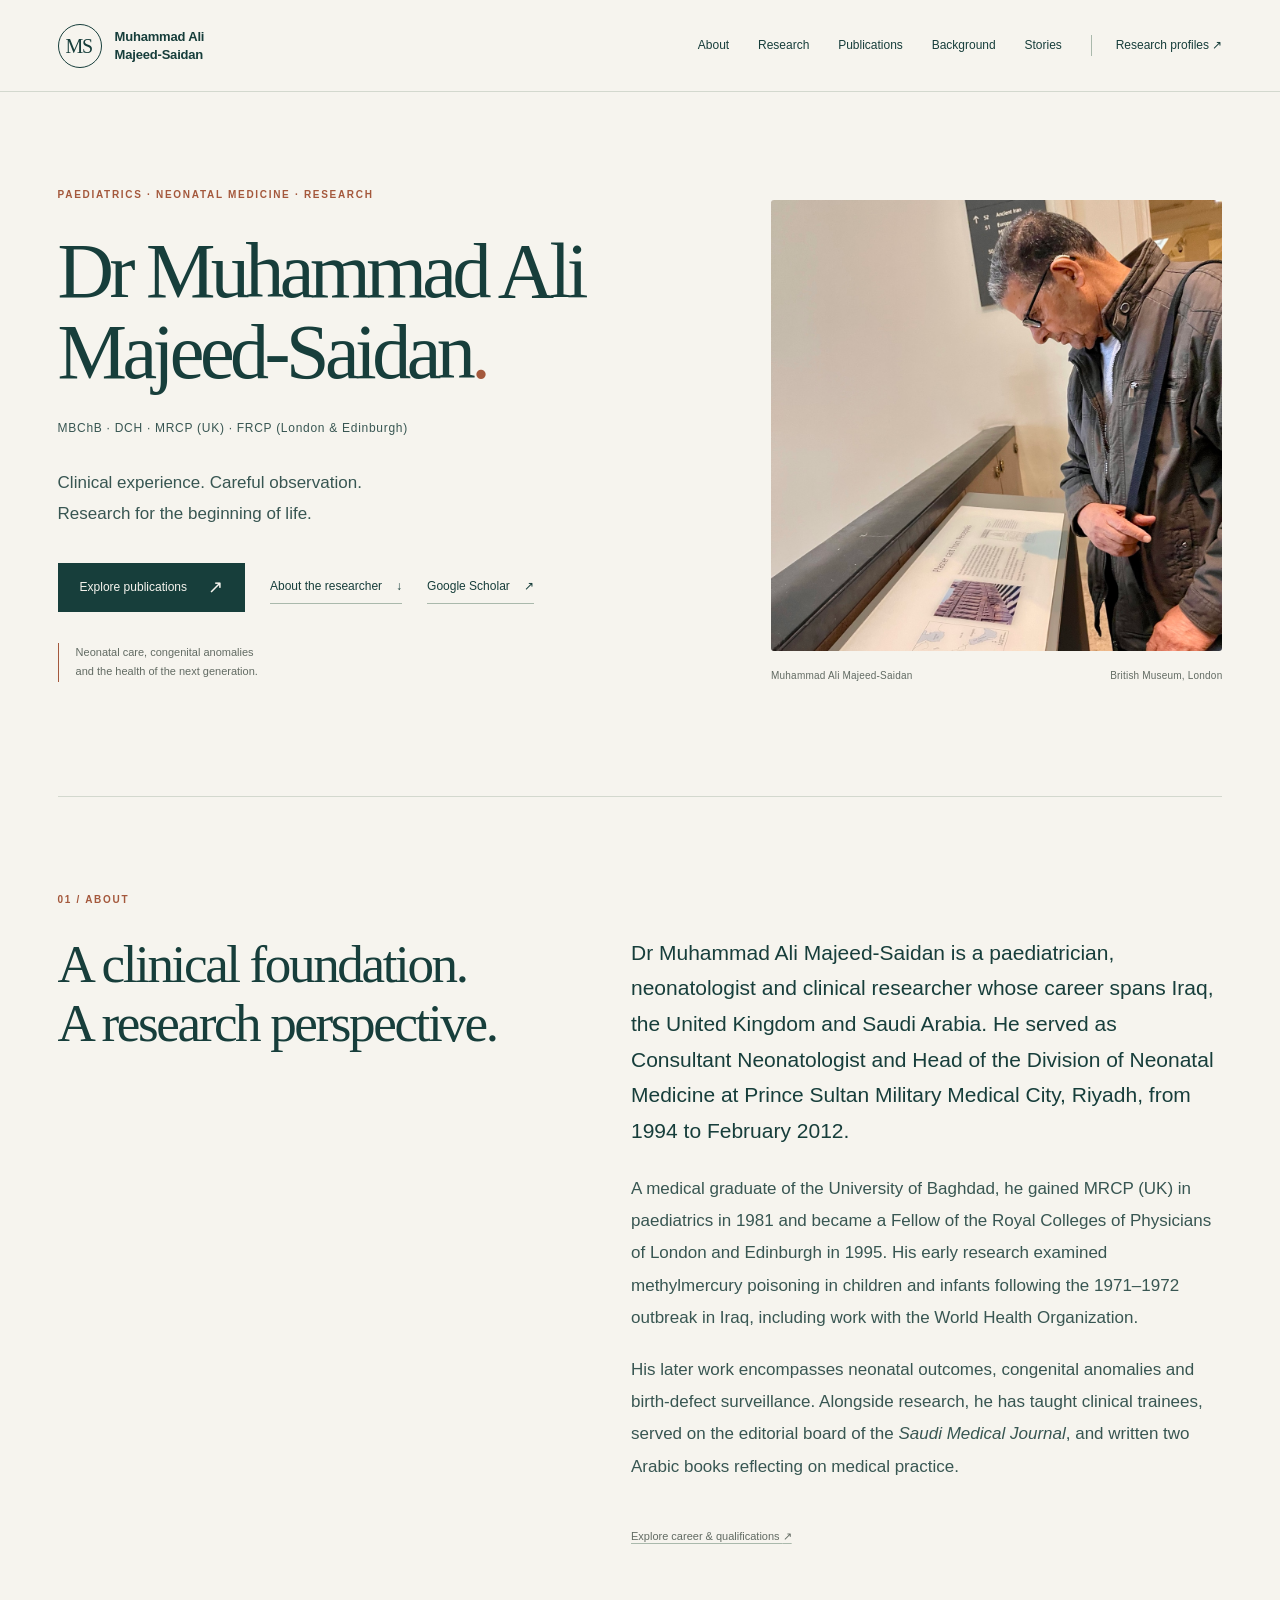
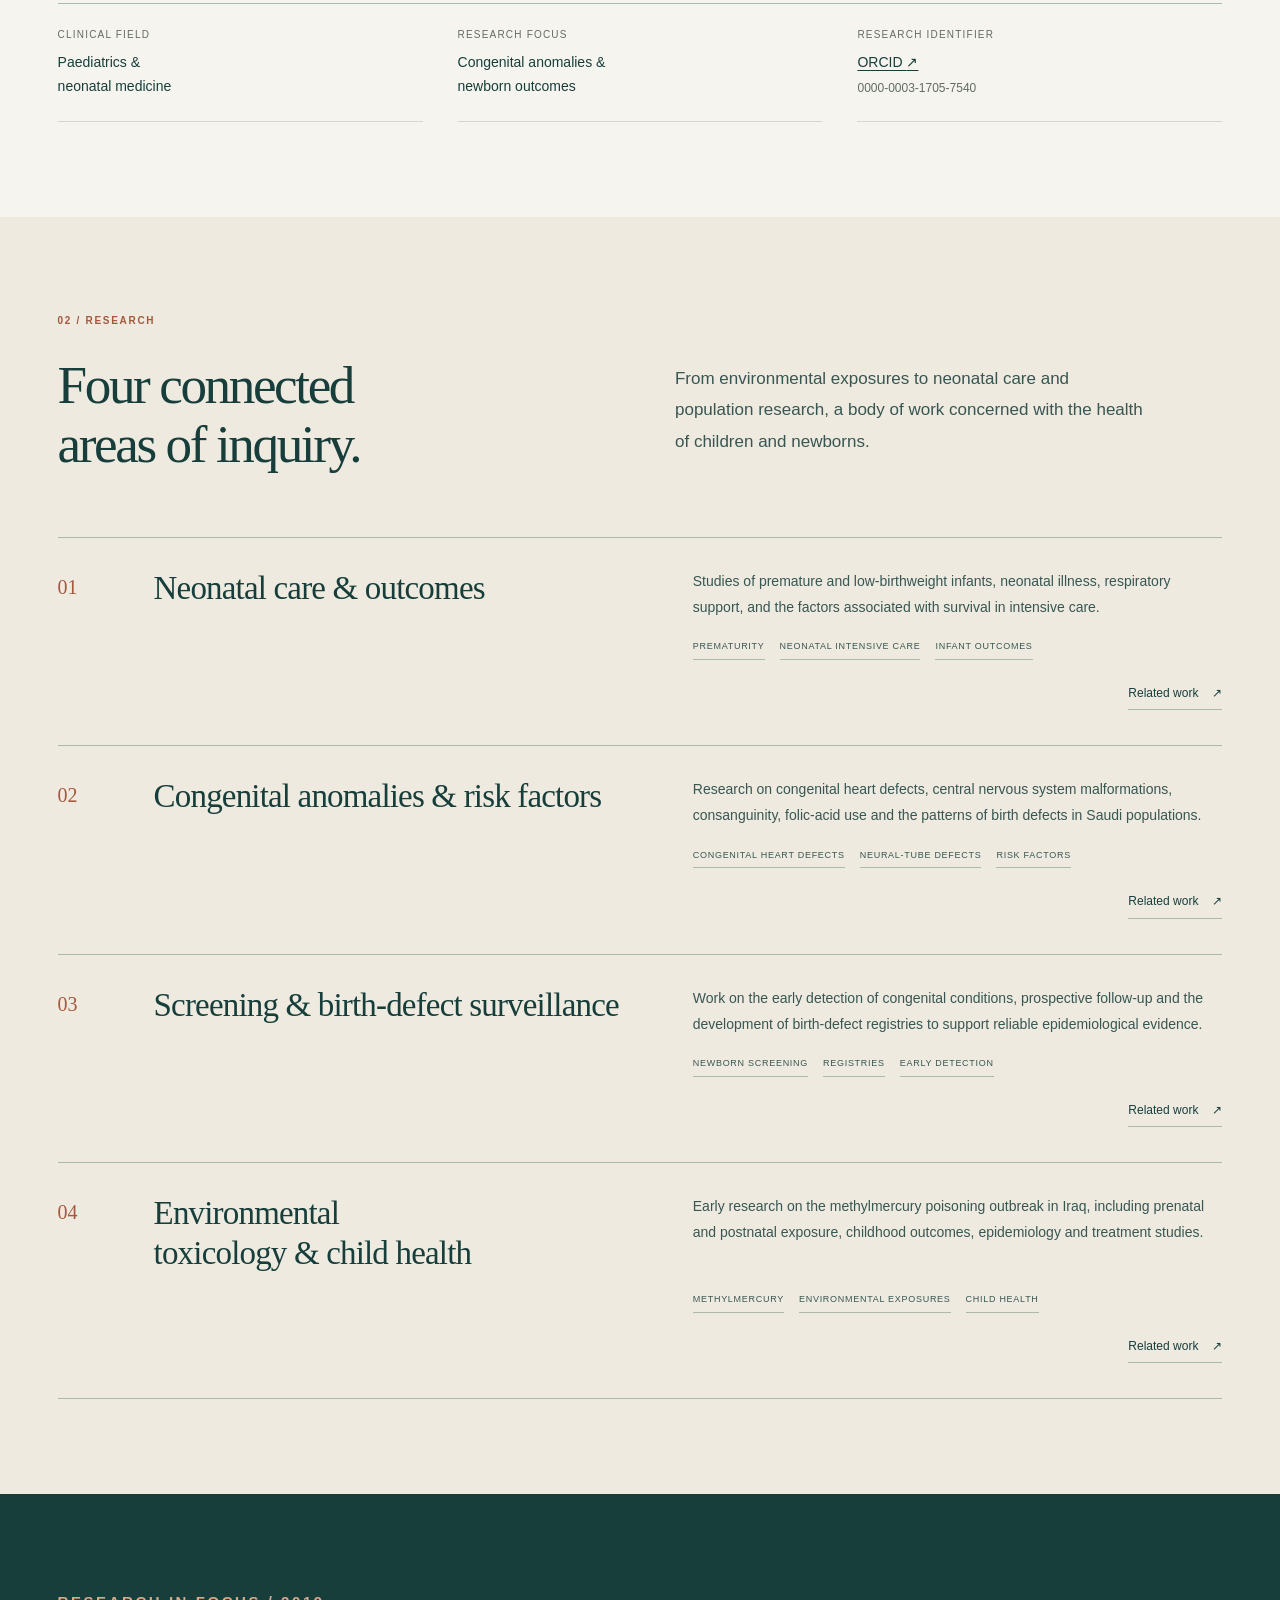
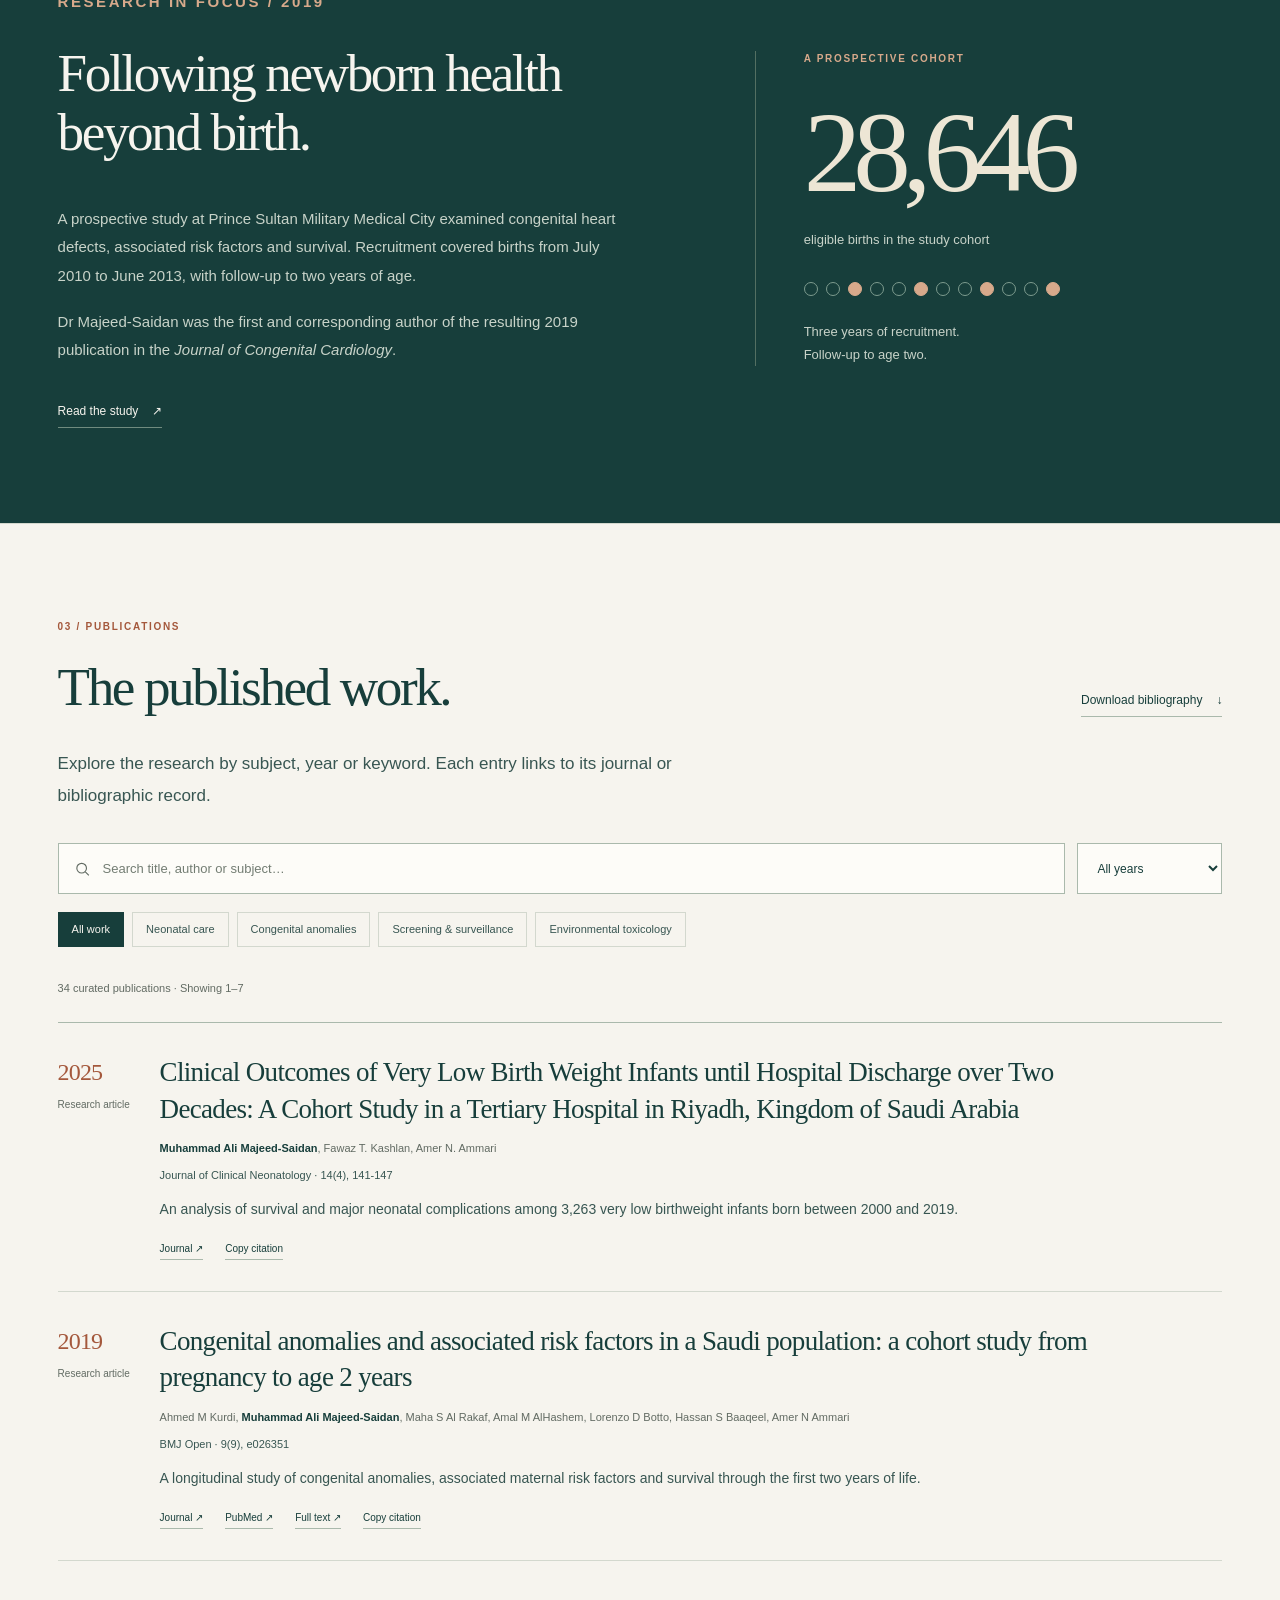
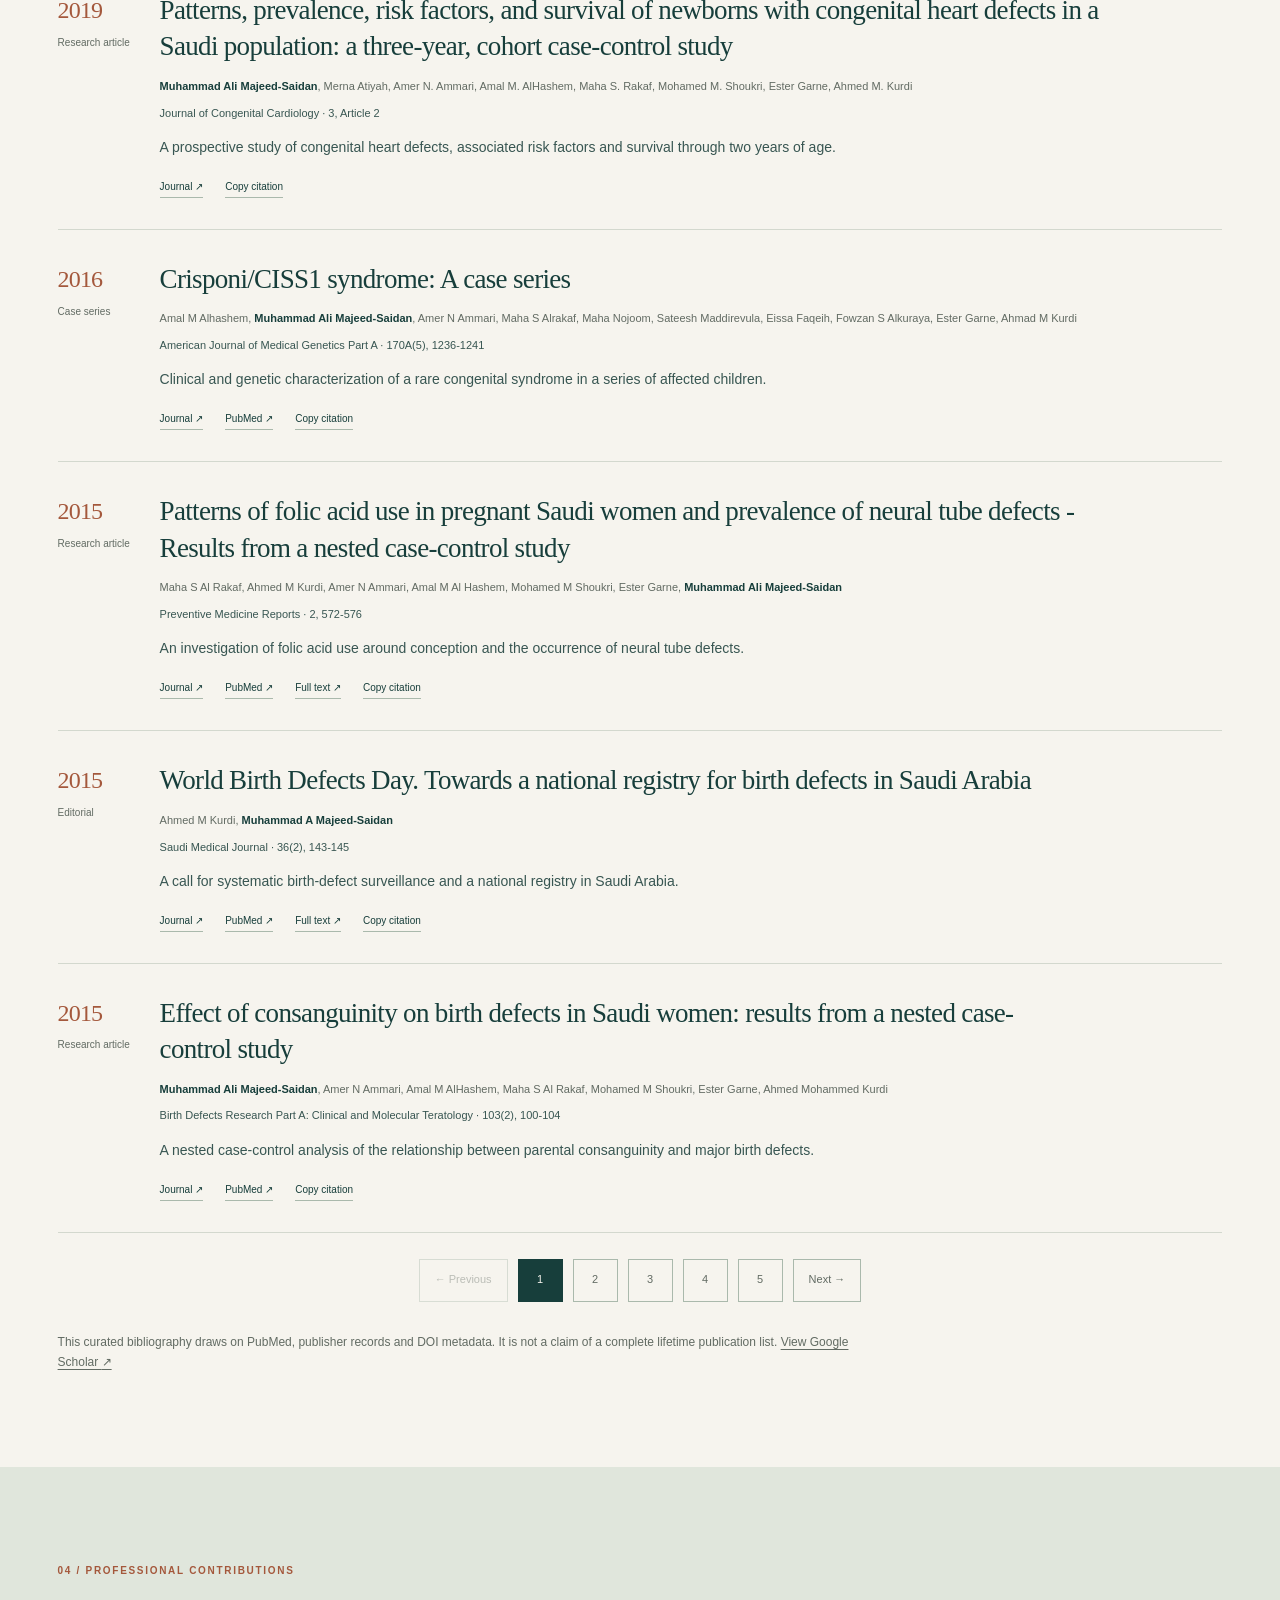
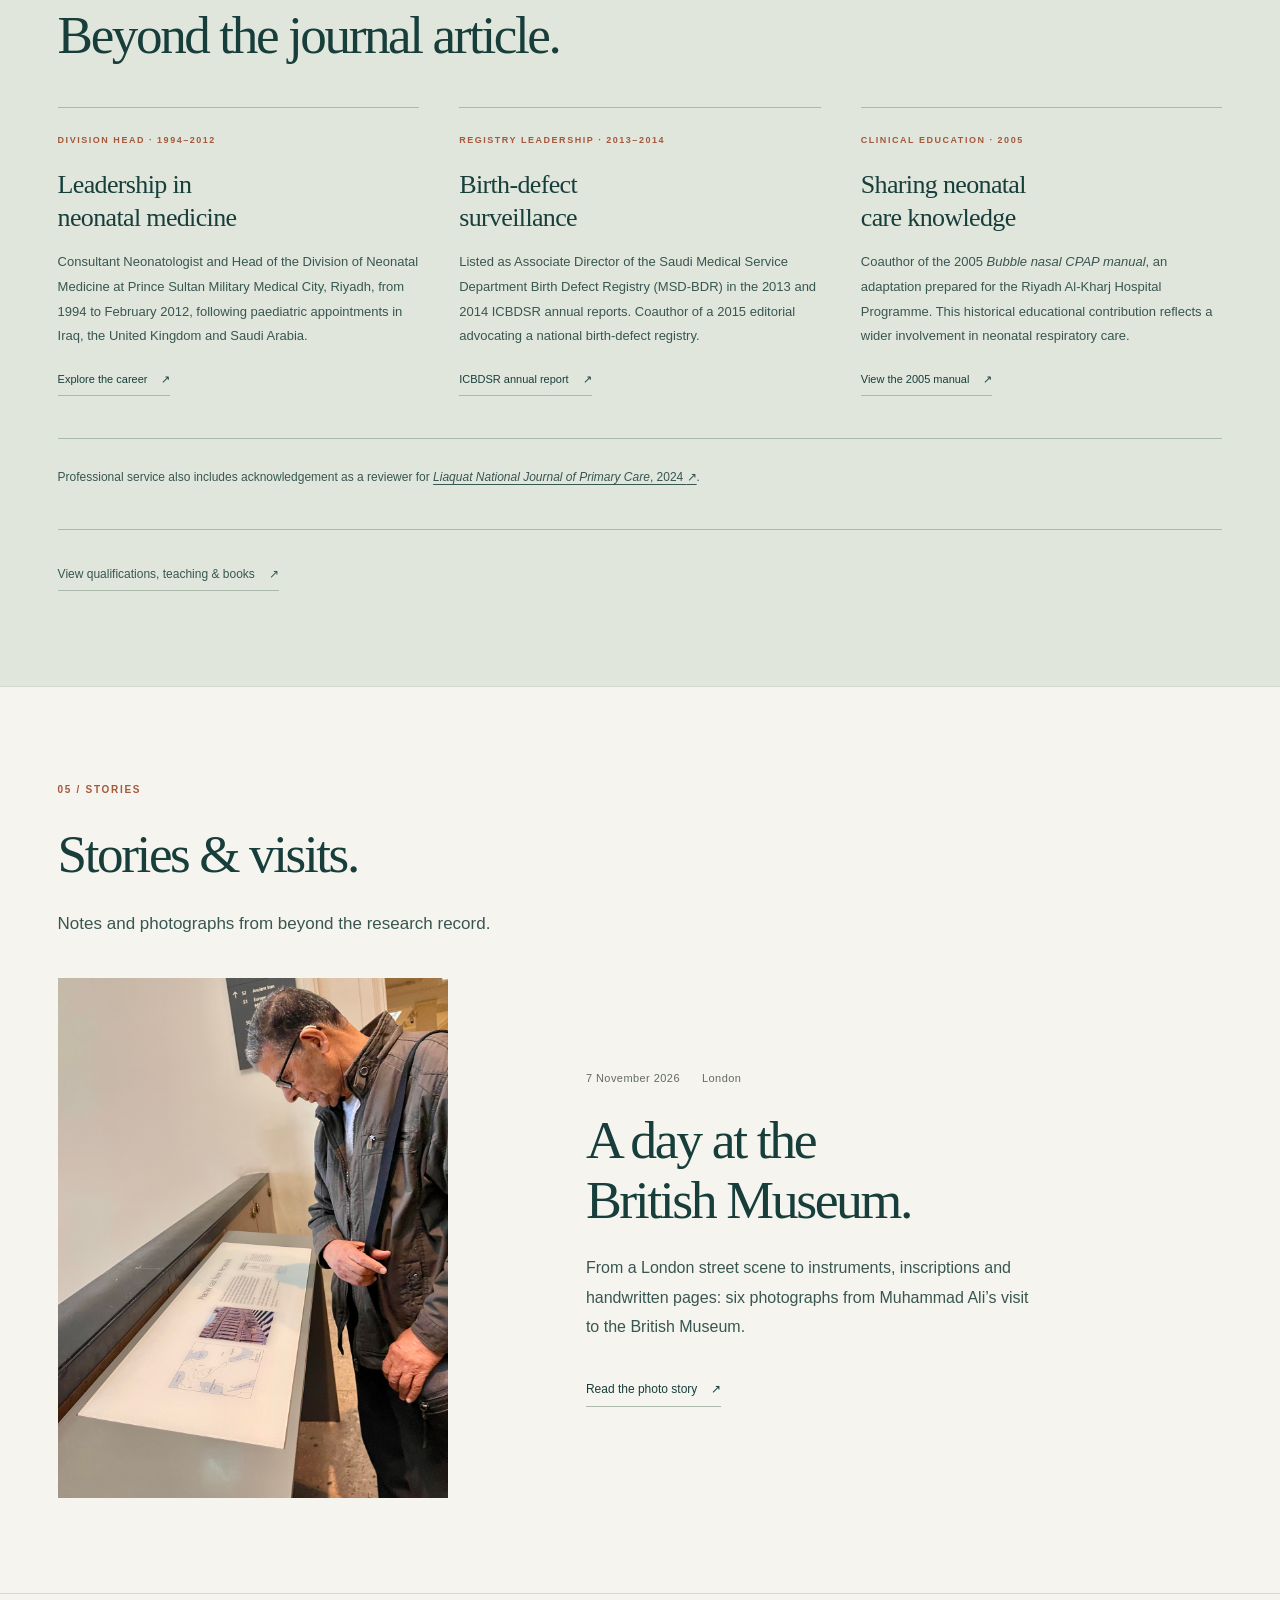
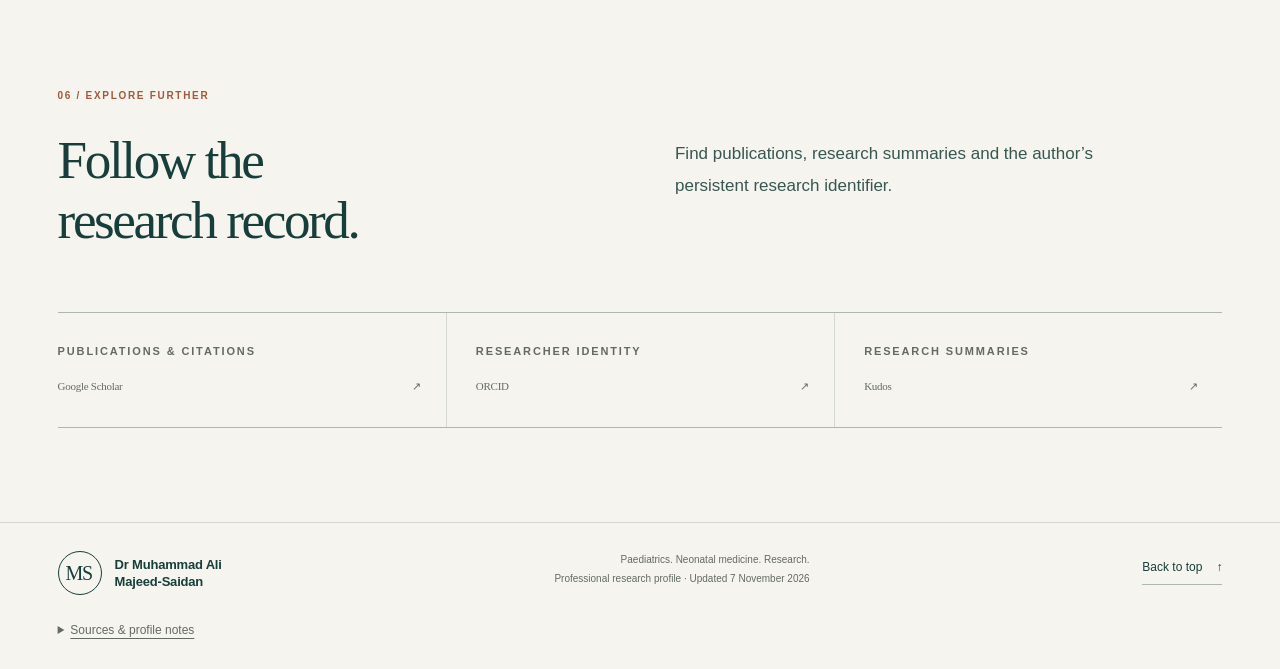
==== index.html @ 8c2ae028 "Publish Dr Muhammad Ali Majeed-Saidan's professional website" ====
<!doctype html>
<html lang="en-GB">
<head>
  <meta charset="utf-8">
  <meta name="viewport" content="width=device-width,initial-scale=1">
  <meta name="theme-color" content="#173e3b">
  <meta name="description" content="Dr Muhammad Ali Majeed-Saidan: paediatrics, neonatal medicine, congenital anomalies and environmental toxicology. Explore his career, publications and writing.">
  <meta property="og:type" content="profile">
  <meta property="og:title" content="Dr Muhammad Ali Majeed-Saidan — Paediatrics & Neonatal Research">
  <meta property="og:description" content="Clinical experience. Careful observation. Research for the beginning of life.">
  <meta property="og:url" content="https://msaidan.github.io/">
  <meta name="twitter:card" content="summary">
  <title>Dr Muhammad Ali Majeed-Saidan | Paediatrics & Neonatal Research</title>
  <link rel="canonical" href="https://msaidan.github.io/">
  <link rel="icon" href="assets/favicon.svg" type="image/svg+xml">
  <link rel="stylesheet" href="assets/styles.css?v=20261107-portrait">
  <link rel="stylesheet" href="assets/stories.css">
  <script type="application/ld+json">{"@context":"https://schema.org","@type":"Person","name":"Muhammad Ali Majeed-Saidan","honorificPrefix":"Dr","alternateName":["Mohammed Ali Majeed Saidan","Muhammad A. Majeed-Saidan","M. A. Majeed-Saidan","M. A. Majeed","M. A. Majid"],"description":"Paediatrician, neonatologist and clinical researcher; former Head of the Division of Neonatal Medicine at Prince Sultan Military Medical City, Riyadh.","knowsAbout":["Neonatal medicine","Paediatrics","Congenital anomalies","Birth-defect surveillance","Newborn screening","Environmental toxicology","Methylmercury exposure and child health"],"sameAs":["https://orcid.org/0000-0003-1705-7540","https://scholar.google.com/citations?user=awNi0tgAAAAJ&hl=en","https://www.growkudos.com/profile/muhammad_ali_majeed-saidan"],"alumniOf":{"@type":"CollegeOrUniversity","name":"University of Baghdad"}}</script>
  <script src="assets/app.js" defer></script>
</head>
<body>
  <a class="skip-link" href="#main">Skip to content</a>
  <header class="site-header">
    <div class="header-inner container">
      <a class="brand" href="#home" aria-label="Muhammad Ali Majeed-Saidan, home"><span class="brand-mark" aria-hidden="true">MS</span><span class="brand-name">Muhammad Ali<br>Majeed-Saidan</span></a>
      <button class="nav-toggle" type="button" aria-controls="site-nav" aria-expanded="false">Menu <span aria-hidden="true">☰</span></button>
      <nav class="nav" id="site-nav" aria-label="Main navigation">
        <a class="nav-link" href="#about">About</a><a class="nav-link" href="#research">Research</a><a class="nav-link" href="#publications">Publications</a><a class="nav-link" href="background.html">Background</a><a class="nav-link" href="#stories">Stories</a><a class="nav-external" href="#profiles">Research profiles <span aria-hidden="true">↗</span></a>
      </nav>
    </div>
  </header>
  <main id="main">
    <section class="hero container" id="home" aria-labelledby="hero-title">
      <div class="hero-copy">
        <p class="eyebrow">Paediatrics · Neonatal medicine · Research</p>
        <h1 class="hero-name" id="hero-title"><span class="honorific">Dr Muhammad Ali</span><span>Majeed-Saidan<span class="accent-dot">.</span></span></h1>
        <p class="hero-credentials">MBChB · DCH · MRCP (UK) · FRCP (London &amp; Edinburgh)</p>
        <p class="hero-description">Clinical experience. Careful observation.<br>Research for the beginning of life.</p>
        <div class="hero-actions"><a class="button button-primary" href="#publications">Explore publications <span class="arrow" aria-hidden="true">↗</span></a><a class="text-link" href="#about">About the researcher <span aria-hidden="true">↓</span></a><a class="text-link hero-scholar" href="https://scholar.google.com/citations?user=awNi0tgAAAAJ&amp;hl=en" target="_blank" rel="noopener noreferrer">Google Scholar <span aria-hidden="true">↗</span></a></div>
        <p class="hero-note">Neonatal care, congenital anomalies<br>and the health of the next generation.</p>
      </div>
      <figure class="hero-visual hero-portrait"><img src="assets/photos/british-museum-2026-11-07/muhammad-ali-at-the-museum.jpeg" alt="Muhammad Ali Majeed-Saidan visiting the British Museum" width="1152" height="1536" fetchpriority="high"><figcaption class="hero-visual-caption"><span>Muhammad Ali Majeed-Saidan</span><span>British Museum, London</span></figcaption></figure>
    </section>

    <section class="section container" id="about" aria-labelledby="about-title">
      <p class="section-label">01 / About</p>
      <div class="about-grid">
        <div><h2 class="section-heading" id="about-title">A clinical foundation.<br>A research perspective.</h2></div>
        <div class="about-copy"><p>Dr Muhammad Ali Majeed-Saidan is a paediatrician, neonatologist and clinical researcher whose career spans Iraq, the United Kingdom and Saudi Arabia. He served as Consultant Neonatologist and Head of the Division of Neonatal Medicine at Prince Sultan Military Medical City, Riyadh, from 1994 to February 2012.</p><p>A medical graduate of the University of Baghdad, he gained MRCP (UK) in paediatrics in 1981 and became a Fellow of the Royal Colleges of Physicians of London and Edinburgh in 1995. His early research examined methylmercury poisoning in children and infants following the 1971–1972 outbreak in Iraq, including work with the World Health Organization.</p><p>His later work encompasses neonatal outcomes, congenital anomalies and birth-defect surveillance. Alongside research, he has taught clinical trainees, served on the editorial board of the <em>Saudi Medical Journal</em>, and written two Arabic books reflecting on medical practice.</p><a class="sources-link" href="background.html">Explore career &amp; qualifications <span aria-hidden="true">↗</span></a></div>
      </div>
      <dl class="profile-facts"><div class="fact"><dt class="fact-label">Clinical field</dt><dd class="fact-value">Paediatrics &amp;<br>neonatal medicine</dd></div><div class="fact"><dt class="fact-label">Research focus</dt><dd class="fact-value">Congenital anomalies &amp;<br>newborn outcomes</dd></div><div class="fact"><dt class="fact-label">Research identifier</dt><dd class="fact-value"><a href="https://orcid.org/0000-0003-1705-7540" target="_blank" rel="noopener noreferrer">ORCID <span aria-hidden="true">↗</span></a><span class="fact-small">0000-0003-1705-7540</span></dd></div></dl>
    </section>

    <section class="section research-section" id="research" aria-labelledby="research-title"><div class="container">
      <p class="section-label">02 / Research</p>
      <div class="research-intro"><h2 class="section-heading" id="research-title">Four connected<br>areas of inquiry.</h2><p class="section-intro">From environmental exposures to neonatal care and population research, a body of work concerned with the health of children and newborns.</p></div>
      <div class="research-list">
        <article class="research-item"><span class="research-number" aria-hidden="true">01</span><div class="research-body"><h3>Neonatal care &amp; outcomes</h3><p>Studies of premature and low-birthweight infants, neonatal illness, respiratory support, and the factors associated with survival in intensive care.</p><div class="research-tags"><span class="tag">Prematurity</span><span class="tag">Neonatal intensive care</span><span class="tag">Infant outcomes</span></div></div><a class="text-link research-filter-link" href="#publications" data-topic="neonatal">Related work <span aria-hidden="true">↗</span></a></article>
        <article class="research-item"><span class="research-number" aria-hidden="true">02</span><div class="research-body"><h3>Congenital anomalies &amp; risk factors</h3><p>Research on congenital heart defects, central nervous system malformations, consanguinity, folic-acid use and the patterns of birth defects in Saudi populations.</p><div class="research-tags"><span class="tag">Congenital heart defects</span><span class="tag">Neural-tube defects</span><span class="tag">Risk factors</span></div></div><a class="text-link research-filter-link" href="#publications" data-topic="anomalies">Related work <span aria-hidden="true">↗</span></a></article>
        <article class="research-item"><span class="research-number" aria-hidden="true">03</span><div class="research-body"><h3>Screening &amp; birth-defect surveillance</h3><p>Work on the early detection of congenital conditions, prospective follow-up and the development of birth-defect registries to support reliable epidemiological evidence.</p><div class="research-tags"><span class="tag">Newborn screening</span><span class="tag">Registries</span><span class="tag">Early detection</span></div></div><a class="text-link research-filter-link" href="#publications" data-topic="surveillance">Related work <span aria-hidden="true">↗</span></a></article>
        <article class="research-item"><span class="research-number" aria-hidden="true">04</span><div class="research-body"><h3>Environmental toxicology &amp; child health</h3><p>Early research on the methylmercury poisoning outbreak in Iraq, including prenatal and postnatal exposure, childhood outcomes, epidemiology and treatment studies.</p><div class="research-tags"><span class="tag">Methylmercury</span><span class="tag">Environmental exposures</span><span class="tag">Child health</span></div></div><a class="text-link research-filter-link" href="#publications" data-topic="toxicology">Related work <span aria-hidden="true">↗</span></a></article>
      </div>
    </div></section>

    <section class="section spotlight-section" aria-labelledby="spotlight-title"><div class="container">
      <div class="spotlight-grid"><div class="spotlight-copy"><p class="section-label">Research in focus / 2019</p><h2 class="section-heading" id="spotlight-title">Following newborn health<br>beyond birth.</h2><p>A prospective study at Prince Sultan Military Medical City examined congenital heart defects, associated risk factors and survival. Recruitment covered births from July 2010 to June 2013, with follow-up to two years of age.</p><p>Dr Majeed-Saidan was the first and corresponding author of the resulting 2019 publication in the <em>Journal of Congenital Cardiology</em>.</p><a class="text-link" href="https://doi.org/10.1186/s40949-019-0023-8" target="_blank" rel="noopener noreferrer">Read the study <span aria-hidden="true">↗</span></a></div><div class="spotlight-figure"><span class="eyebrow">A prospective cohort</span><span class="spotlight-stat">28,646</span><span class="spotlight-caption">eligible births in the study cohort</span><div class="cohort-line" aria-hidden="true"><span></span><span></span><span></span><span></span><span></span><span></span><span></span><span></span><span></span><span></span><span></span><span></span></div><p class="spotlight-footnote">Three years of recruitment.<br>Follow-up to age two.</p></div></div>
    </div></section>

    <section class="section publications-section" id="publications" aria-labelledby="publications-title"><div class="container">
      <div class="publications-header"><div><p class="section-label">03 / Publications</p><h2 class="section-heading" id="publications-title">The published work.</h2></div><a class="text-link" href="data/publications.bib" download>Download bibliography <span aria-hidden="true">↓</span></a></div>
      <p class="section-intro">Explore the research by subject, year or keyword. Each entry links to its journal or bibliographic record.</p>
      <div class="publications-tools" hidden id="publication-controls"><label class="search-wrap" for="publication-search"><span class="sr-only">Search publications</span><svg width="19" height="19" viewBox="0 0 24 24" fill="none" stroke="currentColor" stroke-width="1.6" aria-hidden="true"><circle cx="10.8" cy="10.8" r="6.8"/><path d="m16 16 5 5"/></svg><input class="search-input" type="search" id="publication-search" placeholder="Search title, author or subject…" autocomplete="off"></label><label for="publication-year" class="sr-only">Filter by year</label><select class="filter-select" id="publication-year"><option value="all">All years</option></select></div>
      <div class="filter-tabs" id="publication-topics" aria-label="Filter publications by topic" hidden><button class="filter-button is-active" type="button" data-filter="all" aria-pressed="true">All work</button><button class="filter-button" type="button" data-filter="neonatal" aria-pressed="false">Neonatal care</button><button class="filter-button" type="button" data-filter="anomalies" aria-pressed="false">Congenital anomalies</button><button class="filter-button" type="button" data-filter="surveillance" aria-pressed="false">Screening &amp; surveillance</button><button class="filter-button" type="button" data-filter="toxicology" aria-pressed="false">Environmental toxicology</button></div>
      <p class="results-meta" id="publication-count" aria-live="polite"></p>
      <div class="publication-list" id="publication-list">
        <!-- PUBLICATIONS_START -->
<article class="publication-item" data-year="2025" data-topics="neonatal" id="majeed-saidan-2025-vlbw">
  <div class="publication-year">2025<span class="publication-type">Research article</span></div>
  <div class="publication-main"><h3 class="publication-title"><a href="https://doi.org/10.4103/jcn.jcn_77_25" target="_blank" rel="noopener noreferrer">Clinical Outcomes of Very Low Birth Weight Infants until Hospital Discharge over Two Decades: A Cohort Study in a Tertiary Hospital in Riyadh, Kingdom of Saudi Arabia</a></h3>
  <p class="publication-authors"><strong>Muhammad Ali Majeed-Saidan</strong>, Fawaz T. Kashlan, Amer N. Ammari</p><p class="publication-meta">Journal of Clinical Neonatology · 14(4), 141-147</p>
  <p class="publication-summary">An analysis of survival and major neonatal complications among 3,263 very low birthweight infants born between 2000 and 2019.</p>
  <div class="publication-actions"><a class="publication-link" href="https://doi.org/10.4103/jcn.jcn_77_25" target="_blank" rel="noopener noreferrer">Journal <span aria-hidden="true">↗</span><span class="sr-only">: Clinical Outcomes of Very Low Birth Weight Infants until Hospital Discharge over Two Decades: A Cohort Study in a Tertiary Hospital in Riyadh, Kingdom of Saudi Arabia</span></a><button class="publication-link copy-citation" type="button" data-copy-citation="Muhammad Ali Majeed-Saidan, Fawaz T. Kashlan, Amer N. Ammari. Clinical Outcomes of Very Low Birth Weight Infants until Hospital Discharge over Two Decades: A Cohort Study in a Tertiary Hospital in Riyadh, Kingdom of Saudi Arabia. Journal of Clinical Neonatology. 2025;14(4):141-147. https://doi.org/10.4103/jcn.jcn_77_25" aria-label="Copy citation: Clinical Outcomes of Very Low Birth Weight Infants until Hospital Discharge over Two Decades: A Cohort Study in a Tertiary Hospital in Riyadh, Kingdom of Saudi Arabia">Copy citation</button></div>
  <p class="citation-fallback" tabindex="-1" hidden>Muhammad Ali Majeed-Saidan, Fawaz T. Kashlan, Amer N. Ammari. Clinical Outcomes of Very Low Birth Weight Infants until Hospital Discharge over Two Decades: A Cohort Study in a Tertiary Hospital in Riyadh, Kingdom of Saudi Arabia. Journal of Clinical Neonatology. 2025;14(4):141-147. https://doi.org/10.4103/jcn.jcn_77_25</p></div>
</article>
<article class="publication-item" data-year="2019" data-topics="anomalies,surveillance" id="pmid-31492776">
  <div class="publication-year">2019<span class="publication-type">Research article</span></div>
  <div class="publication-main"><h3 class="publication-title"><a href="https://doi.org/10.1136/bmjopen-2018-026351" target="_blank" rel="noopener noreferrer">Congenital anomalies and associated risk factors in a Saudi population: a cohort study from pregnancy to age 2 years</a></h3>
  <p class="publication-authors">Ahmed M Kurdi, <strong>Muhammad Ali Majeed-Saidan</strong>, Maha S Al Rakaf, Amal M AlHashem, Lorenzo D Botto, Hassan S Baaqeel, Amer N Ammari</p><p class="publication-meta">BMJ Open · 9(9), e026351</p>
  <p class="publication-summary">A longitudinal study of congenital anomalies, associated maternal risk factors and survival through the first two years of life.</p>
  <div class="publication-actions"><a class="publication-link" href="https://doi.org/10.1136/bmjopen-2018-026351" target="_blank" rel="noopener noreferrer">Journal <span aria-hidden="true">↗</span><span class="sr-only">: Congenital anomalies and associated risk factors in a Saudi population: a cohort study from pregnancy to age 2 years</span></a><a class="publication-link" href="https://pubmed.ncbi.nlm.nih.gov/31492776/" target="_blank" rel="noopener noreferrer">PubMed <span aria-hidden="true">↗</span><span class="sr-only">: Congenital anomalies and associated risk factors in a Saudi population: a cohort study from pregnancy to age 2 years</span></a><a class="publication-link" href="https://pmc.ncbi.nlm.nih.gov/articles/PMC6731804/" target="_blank" rel="noopener noreferrer">Full text <span aria-hidden="true">↗</span><span class="sr-only">: Congenital anomalies and associated risk factors in a Saudi population: a cohort study from pregnancy to age 2 years</span></a><button class="publication-link copy-citation" type="button" data-copy-citation="Kurdi AM, Majeed-Saidan MA, Al Rakaf MS, AlHashem AM, Botto LD, Baaqeel HS, Ammari AN. Congenital anomalies and associated risk factors in a Saudi population: a cohort study from pregnancy to age 2 years. BMJ Open. 2019;9(9):e026351. https://doi.org/10.1136/bmjopen-2018-026351" aria-label="Copy citation: Congenital anomalies and associated risk factors in a Saudi population: a cohort study from pregnancy to age 2 years">Copy citation</button></div>
  <p class="citation-fallback" tabindex="-1" hidden>Kurdi AM, Majeed-Saidan MA, Al Rakaf MS, AlHashem AM, Botto LD, Baaqeel HS, Ammari AN. Congenital anomalies and associated risk factors in a Saudi population: a cohort study from pregnancy to age 2 years. BMJ Open. 2019;9(9):e026351. https://doi.org/10.1136/bmjopen-2018-026351</p></div>
</article>
<article class="publication-item" data-year="2019" data-topics="anomalies,surveillance" id="majeed-saidan-2019-chd">
  <div class="publication-year">2019<span class="publication-type">Research article</span></div>
  <div class="publication-main"><h3 class="publication-title"><a href="https://doi.org/10.1186/s40949-019-0023-8" target="_blank" rel="noopener noreferrer">Patterns, prevalence, risk factors, and survival of newborns with congenital heart defects in a Saudi population: a three-year, cohort case-control study</a></h3>
  <p class="publication-authors"><strong>Muhammad Ali Majeed-Saidan</strong>, Merna Atiyah, Amer N. Ammari, Amal M. AlHashem, Maha S. Rakaf, Mohamed M. Shoukri, Ester Garne, Ahmed M. Kurdi</p><p class="publication-meta">Journal of Congenital Cardiology · 3, Article 2</p>
  <p class="publication-summary">A prospective study of congenital heart defects, associated risk factors and survival through two years of age.</p>
  <div class="publication-actions"><a class="publication-link" href="https://doi.org/10.1186/s40949-019-0023-8" target="_blank" rel="noopener noreferrer">Journal <span aria-hidden="true">↗</span><span class="sr-only">: Patterns, prevalence, risk factors, and survival of newborns with congenital heart defects in a Saudi population: a three-year, cohort case-control study</span></a><button class="publication-link copy-citation" type="button" data-copy-citation="Muhammad Ali Majeed-Saidan, Merna Atiyah, Amer N. Ammari, Amal M. AlHashem, Maha S. Rakaf, Mohamed M. Shoukri, Ester Garne, Ahmed M. Kurdi. Patterns, prevalence, risk factors, and survival of newborns with congenital heart defects in a Saudi population: a three-year, cohort case-control study. Journal of Congenital Cardiology. 2019;3:Article 2. https://doi.org/10.1186/s40949-019-0023-8" aria-label="Copy citation: Patterns, prevalence, risk factors, and survival of newborns with congenital heart defects in a Saudi population: a three-year, cohort case-control study">Copy citation</button></div>
  <p class="citation-fallback" tabindex="-1" hidden>Muhammad Ali Majeed-Saidan, Merna Atiyah, Amer N. Ammari, Amal M. AlHashem, Maha S. Rakaf, Mohamed M. Shoukri, Ester Garne, Ahmed M. Kurdi. Patterns, prevalence, risk factors, and survival of newborns with congenital heart defects in a Saudi population: a three-year, cohort case-control study. Journal of Congenital Cardiology. 2019;3:Article 2. https://doi.org/10.1186/s40949-019-0023-8</p></div>
</article>
<article class="publication-item" data-year="2016" data-topics="anomalies" id="pmid-26804344">
  <div class="publication-year">2016<span class="publication-type">Case series</span></div>
  <div class="publication-main"><h3 class="publication-title"><a href="https://doi.org/10.1002/ajmg.a.37569" target="_blank" rel="noopener noreferrer">Crisponi/CISS1 syndrome: A case series</a></h3>
  <p class="publication-authors">Amal M Alhashem, <strong>Muhammad Ali Majeed-Saidan</strong>, Amer N Ammari, Maha S Alrakaf, Maha Nojoom, Sateesh Maddirevula, Eissa Faqeih, Fowzan S Alkuraya, Ester Garne, Ahmad M Kurdi</p><p class="publication-meta">American Journal of Medical Genetics Part A · 170A(5), 1236-1241</p>
  <p class="publication-summary">Clinical and genetic characterization of a rare congenital syndrome in a series of affected children.</p>
  <div class="publication-actions"><a class="publication-link" href="https://doi.org/10.1002/ajmg.a.37569" target="_blank" rel="noopener noreferrer">Journal <span aria-hidden="true">↗</span><span class="sr-only">: Crisponi/CISS1 syndrome: A case series</span></a><a class="publication-link" href="https://pubmed.ncbi.nlm.nih.gov/26804344/" target="_blank" rel="noopener noreferrer">PubMed <span aria-hidden="true">↗</span><span class="sr-only">: Crisponi/CISS1 syndrome: A case series</span></a><button class="publication-link copy-citation" type="button" data-copy-citation="Alhashem AM, Majeed-Saidan MA, Ammari AN, Alrakaf MS, Nojoom M, Maddirevula S, Faqeih E, Alkuraya FS, Garne E, Kurdi AM. Crisponi/CISS1 syndrome: A case series. American Journal of Medical Genetics Part A. 2016;170A(5):1236-1241. https://doi.org/10.1002/ajmg.a.37569" aria-label="Copy citation: Crisponi/CISS1 syndrome: A case series">Copy citation</button></div>
  <p class="citation-fallback" tabindex="-1" hidden>Alhashem AM, Majeed-Saidan MA, Ammari AN, Alrakaf MS, Nojoom M, Maddirevula S, Faqeih E, Alkuraya FS, Garne E, Kurdi AM. Crisponi/CISS1 syndrome: A case series. American Journal of Medical Genetics Part A. 2016;170A(5):1236-1241. https://doi.org/10.1002/ajmg.a.37569</p></div>
</article>
<article class="publication-item" data-year="2015" data-topics="anomalies" id="pmid-26844119">
  <div class="publication-year">2015<span class="publication-type">Research article</span></div>
  <div class="publication-main"><h3 class="publication-title"><a href="https://doi.org/10.1016/j.pmedr.2015.06.016" target="_blank" rel="noopener noreferrer">Patterns of folic acid use in pregnant Saudi women and prevalence of neural tube defects - Results from a nested case-control study</a></h3>
  <p class="publication-authors">Maha S Al Rakaf, Ahmed M Kurdi, Amer N Ammari, Amal M Al Hashem, Mohamed M Shoukri, Ester Garne, <strong>Muhammad Ali Majeed-Saidan</strong></p><p class="publication-meta">Preventive Medicine Reports · 2, 572-576</p>
  <p class="publication-summary">An investigation of folic acid use around conception and the occurrence of neural tube defects.</p>
  <div class="publication-actions"><a class="publication-link" href="https://doi.org/10.1016/j.pmedr.2015.06.016" target="_blank" rel="noopener noreferrer">Journal <span aria-hidden="true">↗</span><span class="sr-only">: Patterns of folic acid use in pregnant Saudi women and prevalence of neural tube defects - Results from a nested case-control study</span></a><a class="publication-link" href="https://pubmed.ncbi.nlm.nih.gov/26844119/" target="_blank" rel="noopener noreferrer">PubMed <span aria-hidden="true">↗</span><span class="sr-only">: Patterns of folic acid use in pregnant Saudi women and prevalence of neural tube defects - Results from a nested case-control study</span></a><a class="publication-link" href="https://pmc.ncbi.nlm.nih.gov/articles/PMC4721389/" target="_blank" rel="noopener noreferrer">Full text <span aria-hidden="true">↗</span><span class="sr-only">: Patterns of folic acid use in pregnant Saudi women and prevalence of neural tube defects - Results from a nested case-control study</span></a><button class="publication-link copy-citation" type="button" data-copy-citation="Al Rakaf MS, Kurdi AM, Ammari AN, Al Hashem AM, Shoukri MM, Garne E, Majeed-Saidan MA. Patterns of folic acid use in pregnant Saudi women and prevalence of neural tube defects - Results from a nested case-control study. Preventive Medicine Reports. 2015;2:572-576. https://doi.org/10.1016/j.pmedr.2015.06.016" aria-label="Copy citation: Patterns of folic acid use in pregnant Saudi women and prevalence of neural tube defects - Results from a nested case-control study">Copy citation</button></div>
  <p class="citation-fallback" tabindex="-1" hidden>Al Rakaf MS, Kurdi AM, Ammari AN, Al Hashem AM, Shoukri MM, Garne E, Majeed-Saidan MA. Patterns of folic acid use in pregnant Saudi women and prevalence of neural tube defects - Results from a nested case-control study. Preventive Medicine Reports. 2015;2:572-576. https://doi.org/10.1016/j.pmedr.2015.06.016</p></div>
</article>
<article class="publication-item" data-year="2015" data-topics="surveillance" id="pmid-25719575">
  <div class="publication-year">2015<span class="publication-type">Editorial</span></div>
  <div class="publication-main"><h3 class="publication-title"><a href="https://doi.org/10.15537/smj.2015.2.11397" target="_blank" rel="noopener noreferrer">World Birth Defects Day. Towards a national registry for birth defects in Saudi Arabia</a></h3>
  <p class="publication-authors">Ahmed M Kurdi, <strong>Muhammad A Majeed-Saidan</strong></p><p class="publication-meta">Saudi Medical Journal · 36(2), 143-145</p>
  <p class="publication-summary">A call for systematic birth-defect surveillance and a national registry in Saudi Arabia.</p>
  <div class="publication-actions"><a class="publication-link" href="https://doi.org/10.15537/smj.2015.2.11397" target="_blank" rel="noopener noreferrer">Journal <span aria-hidden="true">↗</span><span class="sr-only">: World Birth Defects Day. Towards a national registry for birth defects in Saudi Arabia</span></a><a class="publication-link" href="https://pubmed.ncbi.nlm.nih.gov/25719575/" target="_blank" rel="noopener noreferrer">PubMed <span aria-hidden="true">↗</span><span class="sr-only">: World Birth Defects Day. Towards a national registry for birth defects in Saudi Arabia</span></a><a class="publication-link" href="https://pmc.ncbi.nlm.nih.gov/articles/PMC4375688/" target="_blank" rel="noopener noreferrer">Full text <span aria-hidden="true">↗</span><span class="sr-only">: World Birth Defects Day. Towards a national registry for birth defects in Saudi Arabia</span></a><button class="publication-link copy-citation" type="button" data-copy-citation="Kurdi AM, Majeed-Saidan MA. World Birth Defects Day. Towards a national registry for birth defects in Saudi Arabia. Saudi Medical Journal. 2015;36(2):143-145. https://doi.org/10.15537/smj.2015.2.11397" aria-label="Copy citation: World Birth Defects Day. Towards a national registry for birth defects in Saudi Arabia">Copy citation</button></div>
  <p class="citation-fallback" tabindex="-1" hidden>Kurdi AM, Majeed-Saidan MA. World Birth Defects Day. Towards a national registry for birth defects in Saudi Arabia. Saudi Medical Journal. 2015;36(2):143-145. https://doi.org/10.15537/smj.2015.2.11397</p></div>
</article>
<article class="publication-item" data-year="2015" data-topics="anomalies" id="pmid-25363692">
  <div class="publication-year">2015<span class="publication-type">Research article</span></div>
  <div class="publication-main"><h3 class="publication-title"><a href="https://doi.org/10.1002/bdra.23331" target="_blank" rel="noopener noreferrer">Effect of consanguinity on birth defects in Saudi women: results from a nested case-control study</a></h3>
  <p class="publication-authors"><strong>Muhammad Ali Majeed-Saidan</strong>, Amer N Ammari, Amal M AlHashem, Maha S Al Rakaf, Mohamed M Shoukri, Ester Garne, Ahmed Mohammed Kurdi</p><p class="publication-meta">Birth Defects Research Part A: Clinical and Molecular Teratology · 103(2), 100-104</p>
  <p class="publication-summary">A nested case-control analysis of the relationship between parental consanguinity and major birth defects.</p>
  <div class="publication-actions"><a class="publication-link" href="https://doi.org/10.1002/bdra.23331" target="_blank" rel="noopener noreferrer">Journal <span aria-hidden="true">↗</span><span class="sr-only">: Effect of consanguinity on birth defects in Saudi women: results from a nested case-control study</span></a><a class="publication-link" href="https://pubmed.ncbi.nlm.nih.gov/25363692/" target="_blank" rel="noopener noreferrer">PubMed <span aria-hidden="true">↗</span><span class="sr-only">: Effect of consanguinity on birth defects in Saudi women: results from a nested case-control study</span></a><button class="publication-link copy-citation" type="button" data-copy-citation="Majeed-Saidan MA, Ammari AN, AlHashem AM, Al Rakaf MS, Shoukri MM, Garne E, Kurdi AM. Effect of consanguinity on birth defects in Saudi women: results from a nested case-control study. Birth Defects Research Part A: Clinical and Molecular Teratology. 2015;103(2):100-104. https://doi.org/10.1002/bdra.23331" aria-label="Copy citation: Effect of consanguinity on birth defects in Saudi women: results from a nested case-control study">Copy citation</button></div>
  <p class="citation-fallback" tabindex="-1" hidden>Majeed-Saidan MA, Ammari AN, AlHashem AM, Al Rakaf MS, Shoukri MM, Garne E, Kurdi AM. Effect of consanguinity on birth defects in Saudi women: results from a nested case-control study. Birth Defects Research Part A: Clinical and Molecular Teratology. 2015;103(2):100-104. https://doi.org/10.1002/bdra.23331</p></div>
</article>
<article class="publication-item" data-year="2011" data-topics="anomalies,surveillance" id="pmid-22057601">
  <div class="publication-year">2011<span class="publication-type">Research article</span></div>
  <div class="publication-main"><h3 class="publication-title"><a href="https://doi.org/10.15537/1658-3175.5415" target="_blank" rel="noopener noreferrer">The incidence and spectrum of central nervous system malformations in newborns over a decade (2001-2010) in the Central Region of Saudi Arabia</a></h3>
  <p class="publication-authors">Wejdan S Hakami, <strong>Muhammad A Majeed-Saidan</strong></p><p class="publication-meta">Saudi Medical Journal · 32(11), 1137-1142</p>
  <p class="publication-summary">A decade of imaging-confirmed central nervous system malformations in a newborn population in Riyadh.</p>
  <div class="publication-actions"><a class="publication-link" href="https://doi.org/10.15537/1658-3175.5415" target="_blank" rel="noopener noreferrer">Journal <span aria-hidden="true">↗</span><span class="sr-only">: The incidence and spectrum of central nervous system malformations in newborns over a decade (2001-2010) in the Central Region of Saudi Arabia</span></a><a class="publication-link" href="https://pubmed.ncbi.nlm.nih.gov/22057601/" target="_blank" rel="noopener noreferrer">PubMed <span aria-hidden="true">↗</span><span class="sr-only">: The incidence and spectrum of central nervous system malformations in newborns over a decade (2001-2010) in the Central Region of Saudi Arabia</span></a><button class="publication-link copy-citation" type="button" data-copy-citation="Hakami WS, Majeed-Saidan MA. The incidence and spectrum of central nervous system malformations in newborns over a decade (2001-2010) in the Central Region of Saudi Arabia. Saudi Medical Journal. 2011;32(11):1137-1142. https://doi.org/10.15537/1658-3175.5415" aria-label="Copy citation: The incidence and spectrum of central nervous system malformations in newborns over a decade (2001-2010) in the Central Region of Saudi Arabia">Copy citation</button></div>
  <p class="citation-fallback" tabindex="-1" hidden>Hakami WS, Majeed-Saidan MA. The incidence and spectrum of central nervous system malformations in newborns over a decade (2001-2010) in the Central Region of Saudi Arabia. Saudi Medical Journal. 2011;32(11):1137-1142. https://doi.org/10.15537/1658-3175.5415</p></div>
</article>
<article class="publication-item" data-year="2008" data-topics="neonatal" id="majeed-saidan-2008-reply-november">
  <div class="publication-year">2008<span class="publication-type">Correspondence</span></div>
  <div class="publication-main"><h3 class="publication-title"><a href="https://doi.org/10.15537/1658-3175.4555" target="_blank" rel="noopener noreferrer">Pattern of neonatal and post neonatal deaths over a decade (1995-2004) at a Military Hospital in Saudi Arabia</a></h3>
  <p class="publication-authors"><span class="indexed-note">Indexed letter and reply authors:</span> Ghulam Nabi, <strong>Muhammad A. Majeed-Saidan</strong>, Fawaz T. Kashlan, Atyah A. Al-Zahrani, Faisal Y. Ezzedeen, Amer N. Ammari</p><p class="publication-meta">Saudi Medical Journal · 29(11), 1682-1684</p>
  <p class="publication-summary">A further letter and author response discussing the published study of neonatal and postneonatal deaths.</p>
  <div class="publication-actions"><a class="publication-link" href="https://doi.org/10.15537/1658-3175.4555" target="_blank" rel="noopener noreferrer">Journal <span aria-hidden="true">↗</span><span class="sr-only">: Pattern of neonatal and post neonatal deaths over a decade (1995-2004) at a Military Hospital in Saudi Arabia</span></a><button class="publication-link copy-citation" type="button" data-copy-citation="Ghulam Nabi, Muhammad A. Majeed-Saidan, Fawaz T. Kashlan, Atyah A. Al-Zahrani, Faisal Y. Ezzedeen, Amer N. Ammari. Pattern of neonatal and post neonatal deaths over a decade (1995-2004) at a Military Hospital in Saudi Arabia. Saudi Medical Journal. 2008;29(11):1682-1684. https://doi.org/10.15537/1658-3175.4555" aria-label="Copy citation: Pattern of neonatal and post neonatal deaths over a decade (1995-2004) at a Military Hospital in Saudi Arabia">Copy citation</button></div>
  <p class="citation-fallback" tabindex="-1" hidden>Ghulam Nabi, Muhammad A. Majeed-Saidan, Fawaz T. Kashlan, Atyah A. Al-Zahrani, Faisal Y. Ezzedeen, Amer N. Ammari. Pattern of neonatal and post neonatal deaths over a decade (1995-2004) at a Military Hospital in Saudi Arabia. Saudi Medical Journal. 2008;29(11):1682-1684. https://doi.org/10.15537/1658-3175.4555</p></div>
</article>
<article class="publication-item" data-year="2008" data-topics="neonatal" id="pmid-18946591">
  <div class="publication-year">2008<span class="publication-type">Correspondence</span></div>
  <div class="publication-main"><h3 class="publication-title"><a href="https://doi.org/10.15537/1658-3175.4522" target="_blank" rel="noopener noreferrer">Pattern of neonatal and postneonatal deaths over a decade 1995-2004 at a Military Hospital in Saudi Arabia</a></h3>
  <p class="publication-authors"><span class="indexed-note">Indexed letter and reply authors:</span> Mahmood D Al-Mendalawi, <strong>Muhammad A Majeed-Saidan</strong>, Fawaz T Kashlan, Atyah A Al-Zahrani, Faisal Y Ezzedeen, Amer N Ammari</p><p class="publication-meta">Saudi Medical Journal · 29(10), 1521; author reply 1521-2</p>
  <p class="publication-summary">Correspondence and author reply concerning a decade-long neonatal and postneonatal mortality study.</p>
  <div class="publication-actions"><a class="publication-link" href="https://doi.org/10.15537/1658-3175.4522" target="_blank" rel="noopener noreferrer">Journal <span aria-hidden="true">↗</span><span class="sr-only">: Pattern of neonatal and postneonatal deaths over a decade 1995-2004 at a Military Hospital in Saudi Arabia</span></a><a class="publication-link" href="https://pubmed.ncbi.nlm.nih.gov/18946591/" target="_blank" rel="noopener noreferrer">PubMed <span aria-hidden="true">↗</span><span class="sr-only">: Pattern of neonatal and postneonatal deaths over a decade 1995-2004 at a Military Hospital in Saudi Arabia</span></a><button class="publication-link copy-citation" type="button" data-copy-citation="Al-Mendalawi MD, Majeed-Saidan MA, Kashlan FT, Al-Zahrani AA, Ezzedeen FY, Ammari AN. Pattern of neonatal and postneonatal deaths over a decade 1995-2004 at a Military Hospital in Saudi Arabia. Saudi Medical Journal. 2008;29(10):1521; author reply 1521-2. https://doi.org/10.15537/1658-3175.4522" aria-label="Copy citation: Pattern of neonatal and postneonatal deaths over a decade 1995-2004 at a Military Hospital in Saudi Arabia">Copy citation</button></div>
  <p class="citation-fallback" tabindex="-1" hidden>Al-Mendalawi MD, Majeed-Saidan MA, Kashlan FT, Al-Zahrani AA, Ezzedeen FY, Ammari AN. Pattern of neonatal and postneonatal deaths over a decade 1995-2004 at a Military Hospital in Saudi Arabia. Saudi Medical Journal. 2008;29(10):1521; author reply 1521-2. https://doi.org/10.15537/1658-3175.4522</p></div>
</article>
<article class="publication-item" data-year="2008" data-topics="neonatal" id="pmid-18521470">
  <div class="publication-year">2008<span class="publication-type">Research article</span></div>
  <div class="publication-main"><h3 class="publication-title"><a href="https://doi.org/10.15537/1658-3175.4366" target="_blank" rel="noopener noreferrer">Pattern of neonatal and postneonatal deaths over a decade (1995–2004) at a Military Hospital in Saudi Arabia</a></h3>
  <p class="publication-authors"><strong>Muhammad A Majeed-Saidan</strong>, Fawaz T Kashlan, Atyah A Al-Zahrani, Faisal Y Ezzedeen, Amer N Ammari</p><p class="publication-meta">Saudi Medical Journal · 29(6), 879-883</p>
  <p class="publication-summary">A ten-year study of the causes of newborn and later infant deaths in a neonatal intensive care unit.</p>
  <div class="publication-actions"><a class="publication-link" href="https://doi.org/10.15537/1658-3175.4366" target="_blank" rel="noopener noreferrer">Journal <span aria-hidden="true">↗</span><span class="sr-only">: Pattern of neonatal and postneonatal deaths over a decade (1995–2004) at a Military Hospital in Saudi Arabia</span></a><a class="publication-link" href="https://pubmed.ncbi.nlm.nih.gov/18521470/" target="_blank" rel="noopener noreferrer">PubMed <span aria-hidden="true">↗</span><span class="sr-only">: Pattern of neonatal and postneonatal deaths over a decade (1995–2004) at a Military Hospital in Saudi Arabia</span></a><button class="publication-link copy-citation" type="button" data-copy-citation="Majeed-Saidan MA, Kashlan FT, Al-Zahrani AA, Ezzedeen FY, Ammari AN. Pattern of neonatal and postneonatal deaths over a decade (1995--2004) at a Military Hospital in Saudi Arabia. Saudi Medical Journal. 2008;29(6):879-883. https://doi.org/10.15537/1658-3175.4366" aria-label="Copy citation: Pattern of neonatal and postneonatal deaths over a decade (1995–2004) at a Military Hospital in Saudi Arabia">Copy citation</button></div>
  <p class="citation-fallback" tabindex="-1" hidden>Majeed-Saidan MA, Kashlan FT, Al-Zahrani AA, Ezzedeen FY, Ammari AN. Pattern of neonatal and postneonatal deaths over a decade (1995--2004) at a Military Hospital in Saudi Arabia. Saudi Medical Journal. 2008;29(6):879-883. https://doi.org/10.15537/1658-3175.4366</p></div>
</article>
<article class="publication-item" data-year="2005" data-topics="" id="pmid-16380764">
  <div class="publication-year">2005<span class="publication-type">Review</span></div>
  <div class="publication-main"><h3 class="publication-title"><a href="https://doi.org/10.15537/1658-3175.3227" target="_blank" rel="noopener noreferrer">Assisted reproductive technology. What is needed in the Kingdom of Saudi Arabia?</a></h3>
  <p class="publication-authors"><strong>Muhammad A Majeed-Saidan</strong></p><p class="publication-meta">Saudi Medical Journal · 26(12), 1871-1874</p>
  <p class="publication-summary">A review of assisted reproductive technology and its clinical implications in Saudi Arabia.</p>
  <div class="publication-actions"><a class="publication-link" href="https://doi.org/10.15537/1658-3175.3227" target="_blank" rel="noopener noreferrer">Journal <span aria-hidden="true">↗</span><span class="sr-only">: Assisted reproductive technology. What is needed in the Kingdom of Saudi Arabia?</span></a><a class="publication-link" href="https://pubmed.ncbi.nlm.nih.gov/16380764/" target="_blank" rel="noopener noreferrer">PubMed <span aria-hidden="true">↗</span><span class="sr-only">: Assisted reproductive technology. What is needed in the Kingdom of Saudi Arabia?</span></a><button class="publication-link copy-citation" type="button" data-copy-citation="Majeed-Saidan MA. Assisted reproductive technology. What is needed in the Kingdom of Saudi Arabia?. Saudi Medical Journal. 2005;26(12):1871-1874. https://doi.org/10.15537/1658-3175.3227" aria-label="Copy citation: Assisted reproductive technology. What is needed in the Kingdom of Saudi Arabia?">Copy citation</button></div>
  <p class="citation-fallback" tabindex="-1" hidden>Majeed-Saidan MA. Assisted reproductive technology. What is needed in the Kingdom of Saudi Arabia?. Saudi Medical Journal. 2005;26(12):1871-1874. https://doi.org/10.15537/1658-3175.3227</p></div>
</article>
<article class="publication-item" data-year="1996" data-topics="neonatal" id="pmid-8877605">
  <div class="publication-year">1996<span class="publication-type">Clinical trial</span></div>
  <div class="publication-main"><h3 class="publication-title"><a href="https://doi.org/10.1177/088307389601100506" target="_blank" rel="noopener noreferrer">Treatment of neonatal seizures with carbamazepine</a></h3>
  <p class="publication-authors">B Singh, P Singh, I al Hifzi, M Khan, <strong>M Majeed-Saidan</strong></p><p class="publication-meta">Journal of Child Neurology · 11(5), 378-382</p>
  <p class="publication-summary">An early clinical study of carbamazepine for neonatal seizures, including drug levels and treatment response.</p>
  <div class="publication-actions"><a class="publication-link" href="https://doi.org/10.1177/088307389601100506" target="_blank" rel="noopener noreferrer">Journal <span aria-hidden="true">↗</span><span class="sr-only">: Treatment of neonatal seizures with carbamazepine</span></a><a class="publication-link" href="https://pubmed.ncbi.nlm.nih.gov/8877605/" target="_blank" rel="noopener noreferrer">PubMed <span aria-hidden="true">↗</span><span class="sr-only">: Treatment of neonatal seizures with carbamazepine</span></a><button class="publication-link copy-citation" type="button" data-copy-citation="Singh B, Singh P, al Hifzi I, Khan M, Majeed-Saidan M. Treatment of neonatal seizures with carbamazepine. Journal of Child Neurology. 1996;11(5):378-382. https://doi.org/10.1177/088307389601100506" aria-label="Copy citation: Treatment of neonatal seizures with carbamazepine">Copy citation</button></div>
  <p class="citation-fallback" tabindex="-1" hidden>Singh B, Singh P, al Hifzi I, Khan M, Majeed-Saidan M. Treatment of neonatal seizures with carbamazepine. Journal of Child Neurology. 1996;11(5):378-382. https://doi.org/10.1177/088307389601100506</p></div>
</article>
<article class="publication-item" data-year="1993" data-topics="neonatal,surveillance" id="pmid-8435899">
  <div class="publication-year">1993<span class="publication-type">Research article</span></div>
  <div class="publication-main"><h3 class="publication-title"><a href="https://doi.org/10.1111/j.1365-2265.1993.tb00992.x" target="_blank" rel="noopener noreferrer">Congenital hypothyroidism: the Riyadh Military Hospital experience</a></h3>
  <p class="publication-authors"><strong>M A Majeed-Saidan</strong>, B Joyce, M Khan, H D Hamam</p><p class="publication-meta">Clinical Endocrinology · 38(2), 191-195</p>
  <p class="publication-summary">An evaluation of newborn screening, diagnosis and clinical features of congenital hypothyroidism.</p>
  <div class="publication-actions"><a class="publication-link" href="https://doi.org/10.1111/j.1365-2265.1993.tb00992.x" target="_blank" rel="noopener noreferrer">Journal <span aria-hidden="true">↗</span><span class="sr-only">: Congenital hypothyroidism: the Riyadh Military Hospital experience</span></a><a class="publication-link" href="https://pubmed.ncbi.nlm.nih.gov/8435899/" target="_blank" rel="noopener noreferrer">PubMed <span aria-hidden="true">↗</span><span class="sr-only">: Congenital hypothyroidism: the Riyadh Military Hospital experience</span></a><button class="publication-link copy-citation" type="button" data-copy-citation="Majeed-Saidan MA, Joyce B, Khan M, Hamam HD. Congenital hypothyroidism: the Riyadh Military Hospital experience. Clinical Endocrinology. 1993;38(2):191-195. https://doi.org/10.1111/j.1365-2265.1993.tb00992.x" aria-label="Copy citation: Congenital hypothyroidism: the Riyadh Military Hospital experience">Copy citation</button></div>
  <p class="citation-fallback" tabindex="-1" hidden>Majeed-Saidan MA, Joyce B, Khan M, Hamam HD. Congenital hypothyroidism: the Riyadh Military Hospital experience. Clinical Endocrinology. 1993;38(2):191-195. https://doi.org/10.1111/j.1365-2265.1993.tb00992.x</p></div>
</article>
<article class="publication-item" data-year="1993" data-topics="neonatal" id="pmid-8093391">
  <div class="publication-year">1993<span class="publication-type">Letter</span></div>
  <div class="publication-main"><h3 class="publication-title"><a href="https://doi.org/10.1016/0140-6736(93)92602-p" target="_blank" rel="noopener noreferrer">Pulmonary haemorrhage in low-birthweight babies</a></h3>
  <p class="publication-authors"><strong>M A Majeed-Saidan</strong>, I al-Hifzi, M Khan</p><p class="publication-meta">The Lancet · 341(8837), 120</p>
  <p class="publication-summary">A letter addressing pulmonary haemorrhage in low-birthweight babies.</p>
  <div class="publication-actions"><a class="publication-link" href="https://doi.org/10.1016/0140-6736(93)92602-p" target="_blank" rel="noopener noreferrer">Journal <span aria-hidden="true">↗</span><span class="sr-only">: Pulmonary haemorrhage in low-birthweight babies</span></a><a class="publication-link" href="https://pubmed.ncbi.nlm.nih.gov/8093391/" target="_blank" rel="noopener noreferrer">PubMed <span aria-hidden="true">↗</span><span class="sr-only">: Pulmonary haemorrhage in low-birthweight babies</span></a><button class="publication-link copy-citation" type="button" data-copy-citation="Majeed-Saidan MA, al-Hifzi I, Khan M. Pulmonary haemorrhage in low-birthweight babies. The Lancet. 1993;341(8837):120. https://doi.org/10.1016/0140-6736(93)92602-p" aria-label="Copy citation: Pulmonary haemorrhage in low-birthweight babies">Copy citation</button></div>
  <p class="citation-fallback" tabindex="-1" hidden>Majeed-Saidan MA, al-Hifzi I, Khan M. Pulmonary haemorrhage in low-birthweight babies. The Lancet. 1993;341(8837):120. https://doi.org/10.1016/0140-6736(93)92602-p</p></div>
</article>
<article class="publication-item" data-year="1992" data-topics="neonatal" id="singh-1992-carbamazepine">
  <div class="publication-year">1992<span class="publication-type">Journal contribution</span></div>
  <div class="publication-main"><h3 class="publication-title"><a href="https://doi.org/10.1016/0887-8994(92)90101-4" target="_blank" rel="noopener noreferrer">Carbamazepine in neonates: Low-dose schedule</a></h3>
  <p class="publication-authors">Balbir Singh, Poonam Singh, B. Joyce, Ibrahim Al-Hifzi, Masood Khan, <strong>M.A. Majeed-Saidan</strong></p><p class="publication-meta">Pediatric Neurology · 8(5), 347-348</p>
  <p class="publication-summary">An early publication on a low-dose carbamazepine schedule in neonates.</p>
  <div class="publication-actions"><a class="publication-link" href="https://doi.org/10.1016/0887-8994(92)90101-4" target="_blank" rel="noopener noreferrer">Journal <span aria-hidden="true">↗</span><span class="sr-only">: Carbamazepine in neonates: Low-dose schedule</span></a><button class="publication-link copy-citation" type="button" data-copy-citation="Balbir Singh, Poonam Singh, B. Joyce, Ibrahim Al-Hifzi, Masood Khan, M.A. Majeed-Saidan. Carbamazepine in neonates: Low-dose schedule. Pediatric Neurology. 1992;8(5):347-348. https://doi.org/10.1016/0887-8994(92)90101-4" aria-label="Copy citation: Carbamazepine in neonates: Low-dose schedule">Copy citation</button></div>
  <p class="citation-fallback" tabindex="-1" hidden>Balbir Singh, Poonam Singh, B. Joyce, Ibrahim Al-Hifzi, Masood Khan, M.A. Majeed-Saidan. Carbamazepine in neonates: Low-dose schedule. Pediatric Neurology. 1992;8(5):347-348. https://doi.org/10.1016/0887-8994(92)90101-4</p></div>
</article>
<article class="publication-item" data-year="1991" data-topics="anomalies" id="pmid-1810990">
  <div class="publication-year">1991<span class="publication-type">Case report</span></div>
  <div class="publication-main"><h3 class="publication-title"><a href="https://doi.org/10.1016/s0190-9622(08)80446-x" target="_blank" rel="noopener noreferrer">Aplasia cutis congenita with fetus papyraceus</a></h3>
  <p class="publication-authors">R K Joshi, <strong>M A Majeed-Saidan</strong>, A Abanmi, D Diab</p><p class="publication-meta">Journal of the American Academy of Dermatology · 25(6 Pt 1), 1083-1085</p>
  <p class="publication-summary">A clinical report of aplasia cutis congenita associated with fetus papyraceus.</p>
  <div class="publication-actions"><a class="publication-link" href="https://doi.org/10.1016/s0190-9622(08)80446-x" target="_blank" rel="noopener noreferrer">Journal <span aria-hidden="true">↗</span><span class="sr-only">: Aplasia cutis congenita with fetus papyraceus</span></a><a class="publication-link" href="https://pubmed.ncbi.nlm.nih.gov/1810990/" target="_blank" rel="noopener noreferrer">PubMed <span aria-hidden="true">↗</span><span class="sr-only">: Aplasia cutis congenita with fetus papyraceus</span></a><button class="publication-link copy-citation" type="button" data-copy-citation="Joshi RK, Majeed-Saidan MA, Abanmi A, Diab D. Aplasia cutis congenita with fetus papyraceus. Journal of the American Academy of Dermatology. 1991;25(6 Pt 1):1083-1085. https://doi.org/10.1016/s0190-9622(08)80446-x" aria-label="Copy citation: Aplasia cutis congenita with fetus papyraceus">Copy citation</button></div>
  <p class="citation-fallback" tabindex="-1" hidden>Joshi RK, Majeed-Saidan MA, Abanmi A, Diab D. Aplasia cutis congenita with fetus papyraceus. Journal of the American Academy of Dermatology. 1991;25(6 Pt 1):1083-1085. https://doi.org/10.1016/s0190-9622(08)80446-x</p></div>
</article>
<article class="publication-item" data-year="1989" data-topics="" id="pmid-2785036">
  <div class="publication-year">1989<span class="publication-type">Research article</span></div>
  <div class="publication-main"><h3 class="publication-title"><a href="https://doi.org/10.1007/bf00444127" target="_blank" rel="noopener noreferrer">Cystic fibrosis in Saudi Arabia</a></h3>
  <p class="publication-authors">H Nazer, E Riff, N Sakati, R Mathew, <strong>M A Majeed-Saidan</strong>, H Harfi</p><p class="publication-meta">European Journal of Pediatrics · 148(4), 330-332</p>
  <p class="publication-summary">An early report documenting cystic fibrosis in Saudi children and the importance of recognizing its presentation.</p>
  <div class="publication-actions"><a class="publication-link" href="https://doi.org/10.1007/bf00444127" target="_blank" rel="noopener noreferrer">Journal <span aria-hidden="true">↗</span><span class="sr-only">: Cystic fibrosis in Saudi Arabia</span></a><a class="publication-link" href="https://pubmed.ncbi.nlm.nih.gov/2785036/" target="_blank" rel="noopener noreferrer">PubMed <span aria-hidden="true">↗</span><span class="sr-only">: Cystic fibrosis in Saudi Arabia</span></a><button class="publication-link copy-citation" type="button" data-copy-citation="Nazer H, Riff E, Sakati N, Mathew R, Majeed-Saidan MA, Harfi H. Cystic fibrosis in Saudi Arabia. European Journal of Pediatrics. 1989;148(4):330-332. https://doi.org/10.1007/bf00444127" aria-label="Copy citation: Cystic fibrosis in Saudi Arabia">Copy citation</button></div>
  <p class="citation-fallback" tabindex="-1" hidden>Nazer H, Riff E, Sakati N, Mathew R, Majeed-Saidan MA, Harfi H. Cystic fibrosis in Saudi Arabia. European Journal of Pediatrics. 1989;148(4):330-332. https://doi.org/10.1007/bf00444127</p></div>
</article>
<article class="publication-item" data-year="1981" data-topics="toxicology" id="pmid-7341057">
  <div class="publication-year">1981<span class="publication-type">Research article</span></div>
  <div class="publication-main"><h3 class="publication-title"><a href="https://doi.org/10.3109/00099308109035071" target="_blank" rel="noopener noreferrer">Dose-response relationship for human fetal exposure to methylmercury</a></h3>
  <p class="publication-authors">D O Marsh, G J Myers, T W Clarkson, L Amin-Zaki, S Tikriti, <strong>M A Majeed</strong>, A R Dabbagh</p><p class="publication-meta">Clinical Toxicology · 18(11), 1311-1318</p>
  <p class="publication-summary">An analysis of maternal mercury exposure and infant neurological outcomes following the Iraqi methylmercury outbreak.</p>
  <div class="publication-actions"><a class="publication-link" href="https://doi.org/10.3109/00099308109035071" target="_blank" rel="noopener noreferrer">Journal <span aria-hidden="true">↗</span><span class="sr-only">: Dose-response relationship for human fetal exposure to methylmercury</span></a><a class="publication-link" href="https://pubmed.ncbi.nlm.nih.gov/7341057/" target="_blank" rel="noopener noreferrer">PubMed <span aria-hidden="true">↗</span><span class="sr-only">: Dose-response relationship for human fetal exposure to methylmercury</span></a><button class="publication-link copy-citation" type="button" data-copy-citation="Marsh DO, Myers GJ, Clarkson TW, Amin-Zaki L, Tikriti S, Majeed MA, Dabbagh AR. Dose-response relationship for human fetal exposure to methylmercury. Clinical Toxicology. 1981;18(11):1311-1318. https://doi.org/10.3109/00099308109035071" aria-label="Copy citation: Dose-response relationship for human fetal exposure to methylmercury">Copy citation</button></div>
  <p class="citation-fallback" tabindex="-1" hidden>Marsh DO, Myers GJ, Clarkson TW, Amin-Zaki L, Tikriti S, Majeed MA, Dabbagh AR. Dose-response relationship for human fetal exposure to methylmercury. Clinical Toxicology. 1981;18(11):1311-1318. https://doi.org/10.3109/00099308109035071</p></div>
</article>
<article class="publication-item" data-year="1981" data-topics="toxicology" id="pmid-6892222">
  <div class="publication-year">1981<span class="publication-type">Research article</span></div>
  <div class="publication-main"><h3 class="publication-title"><a href="https://doi.org/10.1002/jat.2550010405" target="_blank" rel="noopener noreferrer">Methylmercury poisoning in the Iraqi suckling infant: a longitudinal study over five years</a></h3>
  <p class="publication-authors">L Amin-Zaki, <strong>M A Majeed</strong>, M R Greenwood, S B Elhassani, T W Clarkson, R A Doherty</p><p class="publication-meta">Journal of Applied Toxicology · 1(4), 210-214</p>
  <p class="publication-summary">Five-year follow-up of mothers and breastfed infants exposed during the 1972 Iraqi methylmercury outbreak.</p>
  <div class="publication-actions"><a class="publication-link" href="https://doi.org/10.1002/jat.2550010405" target="_blank" rel="noopener noreferrer">Journal <span aria-hidden="true">↗</span><span class="sr-only">: Methylmercury poisoning in the Iraqi suckling infant: a longitudinal study over five years</span></a><a class="publication-link" href="https://pubmed.ncbi.nlm.nih.gov/6892222/" target="_blank" rel="noopener noreferrer">PubMed <span aria-hidden="true">↗</span><span class="sr-only">: Methylmercury poisoning in the Iraqi suckling infant: a longitudinal study over five years</span></a><button class="publication-link copy-citation" type="button" data-copy-citation="Amin-Zaki L, Majeed MA, Greenwood MR, Elhassani SB, Clarkson TW, Doherty RA. Methylmercury poisoning in the Iraqi suckling infant: a longitudinal study over five years. Journal of Applied Toxicology. 1981;1(4):210-214. https://doi.org/10.1002/jat.2550010405" aria-label="Copy citation: Methylmercury poisoning in the Iraqi suckling infant: a longitudinal study over five years">Copy citation</button></div>
  <p class="citation-fallback" tabindex="-1" hidden>Amin-Zaki L, Majeed MA, Greenwood MR, Elhassani SB, Clarkson TW, Doherty RA. Methylmercury poisoning in the Iraqi suckling infant: a longitudinal study over five years. Journal of Applied Toxicology. 1981;1(4):210-214. https://doi.org/10.1002/jat.2550010405</p></div>
</article>
<article class="publication-item" data-year="1981" data-topics="toxicology" id="pmid-7241391">
  <div class="publication-year">1981<span class="publication-type">Research article</span></div>
  <div class="publication-main"><h3 class="publication-title"><a href="https://doi.org/10.1016/s0022-3565(25)32633-9" target="_blank" rel="noopener noreferrer">Tests of efficacy of antidotes for removal of methylmercury in human poisoning during the Iraq outbreak</a></h3>
  <p class="publication-authors">T W Clarkson, L Magos, C Cox, M R Greenwood, L Amin-Zaki, <strong>M A Majeed</strong>, S F Al-Damluji</p><p class="publication-meta">Journal of Pharmacology and Experimental Therapeutics · 218(1), 74-83</p>
  <p class="publication-summary">A historical investigation of agents used to accelerate mercury clearance after human methylmercury poisoning.</p>
  <div class="publication-actions"><a class="publication-link" href="https://doi.org/10.1016/s0022-3565(25)32633-9" target="_blank" rel="noopener noreferrer">Journal <span aria-hidden="true">↗</span><span class="sr-only">: Tests of efficacy of antidotes for removal of methylmercury in human poisoning during the Iraq outbreak</span></a><a class="publication-link" href="https://pubmed.ncbi.nlm.nih.gov/7241391/" target="_blank" rel="noopener noreferrer">PubMed <span aria-hidden="true">↗</span><span class="sr-only">: Tests of efficacy of antidotes for removal of methylmercury in human poisoning during the Iraq outbreak</span></a><button class="publication-link copy-citation" type="button" data-copy-citation="Clarkson TW, Magos L, Cox C, Greenwood MR, Amin-Zaki L, Majeed MA, Al-Damluji SF. Tests of efficacy of antidotes for removal of methylmercury in human poisoning during the Iraq outbreak. Journal of Pharmacology and Experimental Therapeutics. 1981;218(1):74-83. https://doi.org/10.1016/s0022-3565(25)32633-9" aria-label="Copy citation: Tests of efficacy of antidotes for removal of methylmercury in human poisoning during the Iraq outbreak">Copy citation</button></div>
  <p class="citation-fallback" tabindex="-1" hidden>Clarkson TW, Magos L, Cox C, Greenwood MR, Amin-Zaki L, Majeed MA, Al-Damluji SF. Tests of efficacy of antidotes for removal of methylmercury in human poisoning during the Iraq outbreak. Journal of Pharmacology and Experimental Therapeutics. 1981;218(1):74-83. https://doi.org/10.1016/s0022-3565(25)32633-9</p></div>
</article>
<article class="publication-item" data-year="1980" data-topics="toxicology" id="pmid-7377761">
  <div class="publication-year">1980<span class="publication-type">Research article</span></div>
  <div class="publication-main"><h3 class="publication-title"><a href="https://doi.org/10.1002/ana.410070412" target="_blank" rel="noopener noreferrer">Fetal methylmercury poisoning: clinical and toxicological data on 29 cases</a></h3>
  <p class="publication-authors">D O Marsh, G J Myers, T W Clarkson, L Amin-Zaki, S Tikriti, <strong>M A Majeed</strong></p><p class="publication-meta">Annals of Neurology · 7(4), 348-353</p>
  <p class="publication-summary">Clinical and toxicological observations from 29 mother–infant pairs exposed to methylmercury during pregnancy.</p>
  <div class="publication-actions"><a class="publication-link" href="https://doi.org/10.1002/ana.410070412" target="_blank" rel="noopener noreferrer">Journal <span aria-hidden="true">↗</span><span class="sr-only">: Fetal methylmercury poisoning: clinical and toxicological data on 29 cases</span></a><a class="publication-link" href="https://pubmed.ncbi.nlm.nih.gov/7377761/" target="_blank" rel="noopener noreferrer">PubMed <span aria-hidden="true">↗</span><span class="sr-only">: Fetal methylmercury poisoning: clinical and toxicological data on 29 cases</span></a><button class="publication-link copy-citation" type="button" data-copy-citation="Marsh DO, Myers GJ, Clarkson TW, Amin-Zaki L, Tikriti S, Majeed MA. Fetal methylmercury poisoning: clinical and toxicological data on 29 cases. Annals of Neurology. 1980;7(4):348-353. https://doi.org/10.1002/ana.410070412" aria-label="Copy citation: Fetal methylmercury poisoning: clinical and toxicological data on 29 cases">Copy citation</button></div>
  <p class="citation-fallback" tabindex="-1" hidden>Marsh DO, Myers GJ, Clarkson TW, Amin-Zaki L, Tikriti S, Majeed MA. Fetal methylmercury poisoning: clinical and toxicological data on 29 cases. Annals of Neurology. 1980;7(4):348-353. https://doi.org/10.1002/ana.410070412</p></div>
</article>
<article class="publication-item" data-year="1980" data-topics="toxicology" id="pmid-7387388">
  <div class="publication-year">1980<span class="publication-type">Research article</span></div>
  <div class="publication-main"><h3 class="publication-title"><a href="https://doi.org/10.1007/bf00366184" target="_blank" rel="noopener noreferrer">Comparative study of the sensitivity of virgin and pregnant rats to methylmercury</a></h3>
  <p class="publication-authors">L Magos, G C Peristianis, T W Clarkson, R T Snowden, <strong>M A Majeed</strong></p><p class="publication-meta">Archives of Toxicology · 43(4), 283-291</p>
  <p class="publication-summary">An experimental comparison of responses to methylmercury exposure in pregnant and non-pregnant rats.</p>
  <div class="publication-actions"><a class="publication-link" href="https://doi.org/10.1007/bf00366184" target="_blank" rel="noopener noreferrer">Journal <span aria-hidden="true">↗</span><span class="sr-only">: Comparative study of the sensitivity of virgin and pregnant rats to methylmercury</span></a><a class="publication-link" href="https://pubmed.ncbi.nlm.nih.gov/7387388/" target="_blank" rel="noopener noreferrer">PubMed <span aria-hidden="true">↗</span><span class="sr-only">: Comparative study of the sensitivity of virgin and pregnant rats to methylmercury</span></a><button class="publication-link copy-citation" type="button" data-copy-citation="Magos L, Peristianis GC, Clarkson TW, Snowden RT, Majeed MA. Comparative study of the sensitivity of virgin and pregnant rats to methylmercury. Archives of Toxicology. 1980;43(4):283-291. https://doi.org/10.1007/bf00366184" aria-label="Copy citation: Comparative study of the sensitivity of virgin and pregnant rats to methylmercury">Copy citation</button></div>
  <p class="citation-fallback" tabindex="-1" hidden>Magos L, Peristianis GC, Clarkson TW, Snowden RT, Majeed MA. Comparative study of the sensitivity of virgin and pregnant rats to methylmercury. Archives of Toxicology. 1980;43(4):283-291. https://doi.org/10.1007/bf00366184</p></div>
</article>
<article class="publication-item" data-year="1980" data-topics="toxicology" id="pmid-6171399">
  <div class="publication-year">1980<span class="publication-type">Research article</span></div>
  <div class="publication-main"><h3 class="publication-title"><a href="https://pubmed.ncbi.nlm.nih.gov/6171399/" target="_blank" rel="noopener noreferrer">Methylmercury poisoning in mothers and their suckling infants</a></h3>
  <p class="publication-authors">L Amin-Zaki, S B Elhassani, <strong>M A Majeed</strong>, T W Clarkson, R A Doherty, M R Greenwood</p><p class="publication-meta">Developments in Toxicology and Environmental Science · 8, 75-78</p>
  <p class="publication-summary">A comparative report on methylmercury poisoning in mothers and their breastfed infants.</p>
  <div class="publication-actions"><a class="publication-link" href="https://pubmed.ncbi.nlm.nih.gov/6171399/" target="_blank" rel="noopener noreferrer">PubMed <span aria-hidden="true">↗</span><span class="sr-only">: Methylmercury poisoning in mothers and their suckling infants</span></a><button class="publication-link copy-citation" type="button" data-copy-citation="Amin-Zaki L, Elhassani SB, Majeed MA, Clarkson TW, Doherty RA, Greenwood MR. Methylmercury poisoning in mothers and their suckling infants. Developments in Toxicology and Environmental Science. 1980;8:75-78. https://pubmed.ncbi.nlm.nih.gov/6171399/" aria-label="Copy citation: Methylmercury poisoning in mothers and their suckling infants">Copy citation</button></div>
  <p class="citation-fallback" tabindex="-1" hidden>Amin-Zaki L, Elhassani SB, Majeed MA, Clarkson TW, Doherty RA, Greenwood MR. Methylmercury poisoning in mothers and their suckling infants. Developments in Toxicology and Environmental Science. 1980;8:75-78. https://pubmed.ncbi.nlm.nih.gov/6171399/</p></div>
</article>
<article class="publication-item" data-year="1979" data-topics="toxicology" id="pmid-84530">
  <div class="publication-year">1979<span class="publication-type">Research article</span></div>
  <div class="publication-main"><h3 class="publication-title"><a href="https://doi.org/10.1001/archpedi.1979.02130020064013" target="_blank" rel="noopener noreferrer">Prenatal methylmercury poisoning. Clinical observations over five years</a></h3>
  <p class="publication-authors">L Amin-Zaki, <strong>M A Majeed</strong>, S B Elhassani, T W Clarkson, M R Greenwood, R A Doherty</p><p class="publication-meta">American Journal of Diseases of Children · 133(2), 172-177</p>
  <p class="publication-summary">Five-year clinical follow-up of 32 infants exposed to methylmercury before birth and their mothers.</p>
  <div class="publication-actions"><a class="publication-link" href="https://doi.org/10.1001/archpedi.1979.02130020064013" target="_blank" rel="noopener noreferrer">Journal <span aria-hidden="true">↗</span><span class="sr-only">: Prenatal methylmercury poisoning. Clinical observations over five years</span></a><a class="publication-link" href="https://pubmed.ncbi.nlm.nih.gov/84530/" target="_blank" rel="noopener noreferrer">PubMed <span aria-hidden="true">↗</span><span class="sr-only">: Prenatal methylmercury poisoning. Clinical observations over five years</span></a><button class="publication-link copy-citation" type="button" data-copy-citation="Amin-Zaki L, Majeed MA, Elhassani SB, Clarkson TW, Greenwood MR, Doherty RA. Prenatal methylmercury poisoning. Clinical observations over five years. American Journal of Diseases of Children. 1979;133(2):172-177. https://doi.org/10.1001/archpedi.1979.02130020064013" aria-label="Copy citation: Prenatal methylmercury poisoning. Clinical observations over five years">Copy citation</button></div>
  <p class="citation-fallback" tabindex="-1" hidden>Amin-Zaki L, Majeed MA, Elhassani SB, Clarkson TW, Greenwood MR, Doherty RA. Prenatal methylmercury poisoning. Clinical observations over five years. American Journal of Diseases of Children. 1979;133(2):172-177. https://doi.org/10.1001/archpedi.1979.02130020064013</p></div>
</article>
<article class="publication-item" data-year="1978" data-topics="toxicology" id="pmid-679925">
  <div class="publication-year">1978<span class="publication-type">Research article</span></div>
  <div class="publication-main"><h3 class="publication-title"><a href="https://doi.org/10.1016/0013-9351(78)90140-8" target="_blank" rel="noopener noreferrer">Blood clearance half-times in lactating and nonlactating members of a population exposed to methylmercury</a></h3>
  <p class="publication-authors">M R Greenwood, T W Clarkson, R A Doherty, A H Gates, L Amin-Zaki, S Elhassani, <strong>M A Majeed</strong></p><p class="publication-meta">Environmental Research · 16(1-3), 48-54</p>
  <p class="publication-summary">An investigation of mercury elimination in exposed lactating and non-lactating members of a population.</p>
  <div class="publication-actions"><a class="publication-link" href="https://doi.org/10.1016/0013-9351(78)90140-8" target="_blank" rel="noopener noreferrer">Journal <span aria-hidden="true">↗</span><span class="sr-only">: Blood clearance half-times in lactating and nonlactating members of a population exposed to methylmercury</span></a><a class="publication-link" href="https://pubmed.ncbi.nlm.nih.gov/679925/" target="_blank" rel="noopener noreferrer">PubMed <span aria-hidden="true">↗</span><span class="sr-only">: Blood clearance half-times in lactating and nonlactating members of a population exposed to methylmercury</span></a><button class="publication-link copy-citation" type="button" data-copy-citation="Greenwood MR, Clarkson TW, Doherty RA, Gates AH, Amin-Zaki L, Elhassani S, Majeed MA. Blood clearance half-times in lactating and nonlactating members of a population exposed to methylmercury. Environmental Research. 1978;16(1-3):48-54. https://doi.org/10.1016/0013-9351(78)90140-8" aria-label="Copy citation: Blood clearance half-times in lactating and nonlactating members of a population exposed to methylmercury">Copy citation</button></div>
  <p class="citation-fallback" tabindex="-1" hidden>Greenwood MR, Clarkson TW, Doherty RA, Gates AH, Amin-Zaki L, Elhassani S, Majeed MA. Blood clearance half-times in lactating and nonlactating members of a population exposed to methylmercury. Environmental Research. 1978;16(1-3):48-54. https://doi.org/10.1016/0013-9351(78)90140-8</p></div>
</article>
<article class="publication-item" data-year="1978" data-topics="toxicology" id="pmid-630256">
  <div class="publication-year">1978<span class="publication-type">Research article</span></div>
  <div class="publication-main"><h3 class="publication-title"><a href="https://doi.org/10.1136/bmj.1.6113.613" target="_blank" rel="noopener noreferrer">Methylmercury poisoning in Iraqi children: clinical observations over two years</a></h3>
  <p class="publication-authors">L Amin-Zaki, <strong>M A Majeed</strong>, T W Clarkson, M R Greenwood</p><p class="publication-meta">British Medical Journal · 1(6113), 613-616</p>
  <p class="publication-summary">Two-year follow-up of clinical features and recovery in 49 children affected by methylmercury poisoning.</p>
  <div class="publication-actions"><a class="publication-link" href="https://doi.org/10.1136/bmj.1.6113.613" target="_blank" rel="noopener noreferrer">Journal <span aria-hidden="true">↗</span><span class="sr-only">: Methylmercury poisoning in Iraqi children: clinical observations over two years</span></a><a class="publication-link" href="https://pubmed.ncbi.nlm.nih.gov/630256/" target="_blank" rel="noopener noreferrer">PubMed <span aria-hidden="true">↗</span><span class="sr-only">: Methylmercury poisoning in Iraqi children: clinical observations over two years</span></a><a class="publication-link" href="https://pmc.ncbi.nlm.nih.gov/articles/PMC1603391/" target="_blank" rel="noopener noreferrer">Full text <span aria-hidden="true">↗</span><span class="sr-only">: Methylmercury poisoning in Iraqi children: clinical observations over two years</span></a><button class="publication-link copy-citation" type="button" data-copy-citation="Amin-zaki L, Majeed MA, Clarkson TW, Greenwood MR. Methylmercury poisoning in Iraqi children: clinical observations over two years. British Medical Journal. 1978;1(6113):613-616. https://doi.org/10.1136/bmj.1.6113.613" aria-label="Copy citation: Methylmercury poisoning in Iraqi children: clinical observations over two years">Copy citation</button></div>
  <p class="citation-fallback" tabindex="-1" hidden>Amin-zaki L, Majeed MA, Clarkson TW, Greenwood MR. Methylmercury poisoning in Iraqi children: clinical observations over two years. British Medical Journal. 1978;1(6113):613-616. https://doi.org/10.1136/bmj.1.6113.613</p></div>
</article>
<article class="publication-item" data-year="1978" data-topics="toxicology" id="pmid-659814">
  <div class="publication-year">1978<span class="publication-type">Clinical report</span></div>
  <div class="publication-main"><h3 class="publication-title"><a href="https://pubmed.ncbi.nlm.nih.gov/659814/" target="_blank" rel="noopener noreferrer">Exchange transfusion treatment of methylmercury-poisoned children</a></h3>
  <p class="publication-authors">S B Elhassani, L Amin-Zaki, <strong>M A Majeed</strong>, T W Clarkson, R A Doherty, M R Greenwood, R W Kilpper</p><p class="publication-meta">Journal of Environmental Science and Health, Part C: Environmental Health Sciences · 13(1), 63-80</p>
  <p class="publication-summary">A clinical report on exchange transfusion in three children exposed during the Iraqi methylmercury outbreak.</p>
  <div class="publication-actions"><a class="publication-link" href="https://pubmed.ncbi.nlm.nih.gov/659814/" target="_blank" rel="noopener noreferrer">PubMed <span aria-hidden="true">↗</span><span class="sr-only">: Exchange transfusion treatment of methylmercury-poisoned children</span></a><button class="publication-link copy-citation" type="button" data-copy-citation="Elhassani SB, Amin-Zaki L, Majeed MA, Clarkson TW, Doherty RA, Greenwood MR, Kilpper RW. Exchange transfusion treatment of methylmercury-poisoned children. Journal of Environmental Science and Health, Part C: Environmental Health Sciences. 1978;13(1):63-80. https://pubmed.ncbi.nlm.nih.gov/659814/" aria-label="Copy citation: Exchange transfusion treatment of methylmercury-poisoned children">Copy citation</button></div>
  <p class="citation-fallback" tabindex="-1" hidden>Elhassani SB, Amin-Zaki L, Majeed MA, Clarkson TW, Doherty RA, Greenwood MR, Kilpper RW. Exchange transfusion treatment of methylmercury-poisoned children. Journal of Environmental Science and Health, Part C: Environmental Health Sciences. 1978;13(1):63-80. https://pubmed.ncbi.nlm.nih.gov/659814/</p></div>
</article>
<article class="publication-item" data-year="1976" data-topics="toxicology" id="pmid-973609">
  <div class="publication-year">1976<span class="publication-type">Research article</span></div>
  <div class="publication-main"><h3 class="publication-title"><a href="https://doi.org/10.1001/archpedi.1976.02120110032004" target="_blank" rel="noopener noreferrer">Perinatal methylmercury poisoning in Iraq</a></h3>
  <p class="publication-authors">L Amin-Zaki, S Elhassani, <strong>M A Majeed</strong>, T W Clarkson, R A Doherty, M R Greenwood, T Giovanoli-Jakubczak</p><p class="publication-meta">American Journal of Diseases of Children · 130(10), 1070-1076</p>
  <p class="publication-summary">Clinical and laboratory observations of methylmercury exposure in two mother–infant pairs.</p>
  <div class="publication-actions"><a class="publication-link" href="https://doi.org/10.1001/archpedi.1976.02120110032004" target="_blank" rel="noopener noreferrer">Journal <span aria-hidden="true">↗</span><span class="sr-only">: Perinatal methylmercury poisoning in Iraq</span></a><a class="publication-link" href="https://pubmed.ncbi.nlm.nih.gov/973609/" target="_blank" rel="noopener noreferrer">PubMed <span aria-hidden="true">↗</span><span class="sr-only">: Perinatal methylmercury poisoning in Iraq</span></a><button class="publication-link copy-citation" type="button" data-copy-citation="Amin-Zaki L, Elhassani S, Majeed MA, Clarkson TW, Doherty RA, Greenwood MR, Giovanoli-Jakubczak T. Perinatal methylmercury poisoning in Iraq. American Journal of Diseases of Children. 1976;130(10):1070-1076. https://doi.org/10.1001/archpedi.1976.02120110032004" aria-label="Copy citation: Perinatal methylmercury poisoning in Iraq">Copy citation</button></div>
  <p class="citation-fallback" tabindex="-1" hidden>Amin-Zaki L, Elhassani S, Majeed MA, Clarkson TW, Doherty RA, Greenwood MR, Giovanoli-Jakubczak T. Perinatal methylmercury poisoning in Iraq. American Journal of Diseases of Children. 1976;130(10):1070-1076. https://doi.org/10.1001/archpedi.1976.02120110032004</p></div>
</article>
<article class="publication-item" data-year="1976" data-topics="toxicology" id="pmid-1086166">
  <div class="publication-year">1976<span class="publication-type">Research article</span></div>
  <div class="publication-main"><h3 class="publication-title"><a href="https://pubmed.ncbi.nlm.nih.gov/1086166/" target="_blank" rel="noopener noreferrer">Epidemiology of organomercury poisoning in Iraq. III. Clinical features and their changes with time</a></h3>
  <p class="publication-authors">G Kazantzis, A W Al-Mufti, J F Copplestone, <strong>M A Majid</strong>, R M Mahmoud</p><p class="publication-meta">Bulletin of the World Health Organization · 53(Suppl), 49-57</p>
  <p class="publication-summary">A study of clinical features, disability and changes in symptoms following the Iraqi organomercury outbreak.</p>
  <div class="publication-actions"><a class="publication-link" href="https://pubmed.ncbi.nlm.nih.gov/1086166/" target="_blank" rel="noopener noreferrer">PubMed <span aria-hidden="true">↗</span><span class="sr-only">: Epidemiology of organomercury poisoning in Iraq. III. Clinical features and their changes with time</span></a><a class="publication-link" href="https://pmc.ncbi.nlm.nih.gov/articles/PMC2366390/" target="_blank" rel="noopener noreferrer">Full text <span aria-hidden="true">↗</span><span class="sr-only">: Epidemiology of organomercury poisoning in Iraq. III. Clinical features and their changes with time</span></a><button class="publication-link copy-citation" type="button" data-copy-citation="Kazantzis G, Al-Mufti AW, Copplestone JF, Majid MA, Mahmoud RM. Epidemiology of organomercury poisoning in Iraq. III. Clinical features and their changes with time. Bulletin of the World Health Organization. 1976;53(Suppl):49-57. https://pubmed.ncbi.nlm.nih.gov/1086166/" aria-label="Copy citation: Epidemiology of organomercury poisoning in Iraq. III. Clinical features and their changes with time">Copy citation</button></div>
  <p class="citation-fallback" tabindex="-1" hidden>Kazantzis G, Al-Mufti AW, Copplestone JF, Majid MA, Mahmoud RM. Epidemiology of organomercury poisoning in Iraq. III. Clinical features and their changes with time. Bulletin of the World Health Organization. 1976;53(Suppl):49-57. https://pubmed.ncbi.nlm.nih.gov/1086166/</p></div>
</article>
<article class="publication-item" data-year="1976" data-topics="toxicology" id="pmid-1086165">
  <div class="publication-year">1976<span class="publication-type">Research article</span></div>
  <div class="publication-main"><h3 class="publication-title"><a href="https://pubmed.ncbi.nlm.nih.gov/1086165/" target="_blank" rel="noopener noreferrer">Epidemiology of organomercury poisoning in Iraq. II. Relationship of mercury levels in blood and hair to exposure and to clinical findings</a></h3>
  <p class="publication-authors">G Kazantzis, A W Al-Mufti, A Al-Jawad, Y Al-Shahwani, <strong>M A Majid</strong>, R M Mahmoud, M Soufi, K Tawfiq, M A Ibrahim, H Dabagh</p><p class="publication-meta">Bulletin of the World Health Organization · 53(Suppl), 37-48</p>
  <p class="publication-summary">An investigation of mercury measurements in blood and hair in relation to exposure and clinical findings.</p>
  <div class="publication-actions"><a class="publication-link" href="https://pubmed.ncbi.nlm.nih.gov/1086165/" target="_blank" rel="noopener noreferrer">PubMed <span aria-hidden="true">↗</span><span class="sr-only">: Epidemiology of organomercury poisoning in Iraq. II. Relationship of mercury levels in blood and hair to exposure and to clinical findings</span></a><a class="publication-link" href="https://pmc.ncbi.nlm.nih.gov/articles/PMC2366389/" target="_blank" rel="noopener noreferrer">Full text <span aria-hidden="true">↗</span><span class="sr-only">: Epidemiology of organomercury poisoning in Iraq. II. Relationship of mercury levels in blood and hair to exposure and to clinical findings</span></a><button class="publication-link copy-citation" type="button" data-copy-citation="Kazantzis G, Al-Mufti AW, Al-Jawad A, Al-Shahwani Y, Majid MA, Mahmoud RM, Soufi M, Tawfiq K, Ibrahim MA, Dabagh H. Epidemiology of organomercury poisoning in Iraq. II. Relationship of mercury levels in blood and hair to exposure and to clinical findings. Bulletin of the World Health Organization. 1976;53(Suppl):37-48. https://pubmed.ncbi.nlm.nih.gov/1086165/" aria-label="Copy citation: Epidemiology of organomercury poisoning in Iraq. II. Relationship of mercury levels in blood and hair to exposure and to clinical findings">Copy citation</button></div>
  <p class="citation-fallback" tabindex="-1" hidden>Kazantzis G, Al-Mufti AW, Al-Jawad A, Al-Shahwani Y, Majid MA, Mahmoud RM, Soufi M, Tawfiq K, Ibrahim MA, Dabagh H. Epidemiology of organomercury poisoning in Iraq. II. Relationship of mercury levels in blood and hair to exposure and to clinical findings. Bulletin of the World Health Organization. 1976;53(Suppl):37-48. https://pubmed.ncbi.nlm.nih.gov/1086165/</p></div>
</article>
<article class="publication-item" data-year="1976" data-topics="toxicology" id="pmid-1086164">
  <div class="publication-year">1976<span class="publication-type">Research article</span></div>
  <div class="publication-main"><h3 class="publication-title"><a href="https://pubmed.ncbi.nlm.nih.gov/1086164/" target="_blank" rel="noopener noreferrer">Epidemiology of organomercury poisoning in Iraq. I. Incidence in a defined area and relationship to the eating of contaminated bread</a></h3>
  <p class="publication-authors">A W Al-Mufti, J F Copplestone, G Kazantzis, R M Mahmoud, <strong>M A Majid</strong></p><p class="publication-meta">Bulletin of the World Health Organization · 53(Suppl), 23-36</p>
  <p class="publication-summary">A population survey of organomercury poisoning and its relationship to consumption of contaminated bread.</p>
  <div class="publication-actions"><a class="publication-link" href="https://pubmed.ncbi.nlm.nih.gov/1086164/" target="_blank" rel="noopener noreferrer">PubMed <span aria-hidden="true">↗</span><span class="sr-only">: Epidemiology of organomercury poisoning in Iraq. I. Incidence in a defined area and relationship to the eating of contaminated bread</span></a><a class="publication-link" href="https://pmc.ncbi.nlm.nih.gov/articles/PMC2366407/" target="_blank" rel="noopener noreferrer">Full text <span aria-hidden="true">↗</span><span class="sr-only">: Epidemiology of organomercury poisoning in Iraq. I. Incidence in a defined area and relationship to the eating of contaminated bread</span></a><button class="publication-link copy-citation" type="button" data-copy-citation="Al-Mufti AW, Copplestone JF, Kazantzis G, Mahmoud RM, Majid MA. Epidemiology of organomercury poisoning in Iraq. I. Incidence in a defined area and relationship to the eating of contaminated bread. Bulletin of the World Health Organization. 1976;53(Suppl):23-36. https://pubmed.ncbi.nlm.nih.gov/1086164/" aria-label="Copy citation: Epidemiology of organomercury poisoning in Iraq. I. Incidence in a defined area and relationship to the eating of contaminated bread">Copy citation</button></div>
  <p class="citation-fallback" tabindex="-1" hidden>Al-Mufti AW, Copplestone JF, Kazantzis G, Mahmoud RM, Majid MA. Epidemiology of organomercury poisoning in Iraq. I. Incidence in a defined area and relationship to the eating of contaminated bread. Bulletin of the World Health Organization. 1976;53(Suppl):23-36. https://pubmed.ncbi.nlm.nih.gov/1086164/</p></div>
</article>
<article class="publication-item" data-year="1974" data-topics="toxicology" id="pmid-4480317">
  <div class="publication-year">1974<span class="publication-type">Research article</span></div>
  <div class="publication-main"><h3 class="publication-title"><a href="https://doi.org/10.1542/peds.54.5.587" target="_blank" rel="noopener noreferrer">Intra-uterine methylmercury poisoning in Iraq</a></h3>
  <p class="publication-authors">L Amin-Zaki, S Elhassani, <strong>M A Majeed</strong>, T W Clarkson, R A Doherty, M Greenwood</p><p class="publication-meta">Pediatrics · 54(5), 587-595</p>
  <p class="publication-summary">Clinical and laboratory observations of mothers and infants exposed to methylmercury during pregnancy in Iraq.</p>
  <div class="publication-actions"><a class="publication-link" href="https://doi.org/10.1542/peds.54.5.587" target="_blank" rel="noopener noreferrer">Journal <span aria-hidden="true">↗</span><span class="sr-only">: Intra-uterine methylmercury poisoning in Iraq</span></a><a class="publication-link" href="https://pubmed.ncbi.nlm.nih.gov/4480317/" target="_blank" rel="noopener noreferrer">PubMed <span aria-hidden="true">↗</span><span class="sr-only">: Intra-uterine methylmercury poisoning in Iraq</span></a><button class="publication-link copy-citation" type="button" data-copy-citation="Amin-Zaki L, Elhassani S, Majeed MA, Clarkson TW, Doherty RA, Greenwood M. Intra-uterine methylmercury poisoning in Iraq. Pediatrics. 1974;54(5):587-595. https://doi.org/10.1542/peds.54.5.587" aria-label="Copy citation: Intra-uterine methylmercury poisoning in Iraq">Copy citation</button></div>
  <p class="citation-fallback" tabindex="-1" hidden>Amin-Zaki L, Elhassani S, Majeed MA, Clarkson TW, Doherty RA, Greenwood M. Intra-uterine methylmercury poisoning in Iraq. Pediatrics. 1974;54(5):587-595. https://doi.org/10.1542/peds.54.5.587</p></div>
</article>
<article class="publication-item" data-year="1974" data-topics="toxicology" id="pmid-4854450">
  <div class="publication-year">1974<span class="publication-type">Research article</span></div>
  <div class="publication-main"><h3 class="publication-title"><a href="https://doi.org/10.1016/s0022-3476(74)80291-x" target="_blank" rel="noopener noreferrer">Studies of infants postnatally exposed to methylmercury</a></h3>
  <p class="publication-authors">L Amin-Zaki, S Elhassani, <strong>M A Majeed</strong>, T W Clarkson, R A Doherty, M R Greenwood</p><p class="publication-meta">The Journal of Pediatrics · 85(1), 81-84</p>
  <p class="publication-summary">A study of infants exposed to methylmercury after birth.</p>
  <div class="publication-actions"><a class="publication-link" href="https://doi.org/10.1016/s0022-3476(74)80291-x" target="_blank" rel="noopener noreferrer">Journal <span aria-hidden="true">↗</span><span class="sr-only">: Studies of infants postnatally exposed to methylmercury</span></a><a class="publication-link" href="https://pubmed.ncbi.nlm.nih.gov/4854450/" target="_blank" rel="noopener noreferrer">PubMed <span aria-hidden="true">↗</span><span class="sr-only">: Studies of infants postnatally exposed to methylmercury</span></a><button class="publication-link copy-citation" type="button" data-copy-citation="Amin-Zaki L, Elhassani S, Majeed MA, Clarkson TW, Doherty RA, Greenwood MR. Studies of infants postnatally exposed to methylmercury. The Journal of Pediatrics. 1974;85(1):81-84. https://doi.org/10.1016/s0022-3476(74)80291-x" aria-label="Copy citation: Studies of infants postnatally exposed to methylmercury">Copy citation</button></div>
  <p class="citation-fallback" tabindex="-1" hidden>Amin-Zaki L, Elhassani S, Majeed MA, Clarkson TW, Doherty RA, Greenwood MR. Studies of infants postnatally exposed to methylmercury. The Journal of Pediatrics. 1974;85(1):81-84. https://doi.org/10.1016/s0022-3476(74)80291-x</p></div>
</article>
<!-- PUBLICATIONS_END -->
      </div>
      <div class="empty-state" id="publication-empty" hidden><h3>No matching publications</h3><p>Try a different keyword, year or research area.</p><button class="button button-secondary" id="reset-filters" type="button">Clear filters</button></div>
      <nav class="pagination" id="publication-pagination" aria-label="Publication pages" hidden></nav>
      <p class="bibliography-note">This curated bibliography draws on PubMed, publisher records and DOI metadata. It is not a claim of a complete lifetime publication list. <a href="https://scholar.google.com/citations?user=awNi0tgAAAAJ&amp;hl=en" target="_blank" rel="noopener noreferrer">View Google Scholar <span aria-hidden="true">↗</span></a></p>
    </div></section>

    <section class="section background-section" id="background" aria-labelledby="background-title"><div class="container">
      <p class="section-label">04 / Professional contributions</p><h2 class="section-heading" id="background-title">Beyond the journal article.</h2>
      <div class="background-grid">
        <article class="background-item"><span class="eyebrow">Division head · 1994–2012</span><h3>Leadership in<br>neonatal medicine</h3><p>Consultant Neonatologist and Head of the Division of Neonatal Medicine at Prince Sultan Military Medical City, Riyadh, from 1994 to February 2012, following paediatric appointments in Iraq, the United Kingdom and Saudi Arabia.</p><a class="text-link" href="background.html#career">Explore the career <span aria-hidden="true">↗</span></a></article>
        <article class="background-item"><span class="eyebrow">Registry leadership · 2013–2014</span><h3>Birth-defect<br>surveillance</h3><p>Listed as Associate Director of the Saudi Medical Service Department Birth Defect Registry (MSD-BDR) in the 2013 and 2014 ICBDSR annual reports. Coauthor of a 2015 editorial advocating a national birth-defect registry.</p><a class="text-link" href="https://www.icbdsr.org/wp-content/annual_report/Report2013.pdf#page=165" target="_blank" rel="noopener noreferrer">ICBDSR annual report <span aria-hidden="true">↗</span></a></article>
        <article class="background-item"><span class="eyebrow">Clinical education · 2005</span><h3>Sharing neonatal<br>care knowledge</h3><p>Coauthor of the 2005 <em>Bubble nasal CPAP manual</em>, an adaptation prepared for the Riyadh Al-Kharj Hospital Programme. This historical educational contribution reflects a wider involvement in neonatal respiratory care.</p><a class="text-link" href="https://portaldeboaspraticas.iff.fiocruz.br/wp-content/uploads/2017/10/3-AMMARI-Amer-KASHLAN-Fawaz-EZZEDEEN-Faisal-AL-ZAHRANI-Atyah-KAWAS-John-MAJEED-SAIDAN-M.A..pdf" target="_blank" rel="noopener noreferrer">View the 2005 manual <span aria-hidden="true">↗</span></a></article>
      </div>
      <p class="service-note">Professional service also includes acknowledgement as a reviewer for <a href="https://journals.lnh.edu.pk/lnjpc/pdf/33e8111c-db81-48f1-b142-a1425d4b9da7.PDF" target="_blank" rel="noopener noreferrer"><em>Liaquat National Journal of Primary Care</em>, 2024 <span aria-hidden="true">↗</span></a>.</p>
      <p class="service-note"><a class="text-link" href="background.html">View qualifications, teaching &amp; books <span aria-hidden="true">↗</span></a></p>
    </div></section>

    <section class="section stories-section" id="stories" aria-labelledby="stories-title"><div class="container">
      <div class="stories-heading"><div><p class="section-label">05 / Stories</p><h2 class="section-heading" id="stories-title">Stories &amp; visits.</h2></div><p class="section-intro">Notes and photographs from beyond the research record.</p></div>
      <article class="story-feature">
        <a class="story-feature-image" href="stories/british-museum-2026-11-07.html" aria-label="Read A day at the British Museum"><img src="assets/photos/british-museum-2026-11-07/muhammad-ali-at-the-museum.jpeg" alt="Muhammad Ali reading a display panel at the British Museum." width="1152" height="1536" loading="lazy" decoding="async"></a>
        <div class="story-feature-copy"><p class="story-meta"><time datetime="2026-11-07">7 November 2026</time><span>London</span></p><h3 class="story-feature-title"><a href="stories/british-museum-2026-11-07.html">A day at the<br>British Museum.</a></h3><p>From a London street scene to instruments, inscriptions and handwritten pages: six photographs from Muhammad Ali’s visit to the British Museum.</p><a class="text-link" href="stories/british-museum-2026-11-07.html">Read the photo story <span aria-hidden="true">↗</span></a></div>
      </article>
    </div></section>

    <section class="section profiles-section" id="profiles" aria-labelledby="profiles-title"><div class="container"><p class="section-label">06 / Explore further</p><div class="profiles-intro"><h2 class="section-heading" id="profiles-title">Follow the<br>research record.</h2><p class="section-intro">Find publications, research summaries and the author’s persistent research identifier.</p></div><div class="profiles-grid"><a class="profile-link" href="https://scholar.google.com/citations?user=awNi0tgAAAAJ&amp;hl=en" target="_blank" rel="noopener noreferrer"><span class="eyebrow">Publications &amp; citations</span><span class="profile-link-title">Google Scholar <span aria-hidden="true">↗</span></span></a><a class="profile-link" href="https://orcid.org/0000-0003-1705-7540" target="_blank" rel="noopener noreferrer"><span class="eyebrow">Researcher identity</span><span class="profile-link-title">ORCID <span aria-hidden="true">↗</span></span></a><a class="profile-link" href="https://www.growkudos.com/profile/muhammad_ali_majeed-saidan" target="_blank" rel="noopener noreferrer"><span class="eyebrow">Research summaries</span><span class="profile-link-title">Kudos <span aria-hidden="true">↗</span></span></a></div></div></section>
  </main>
  <footer class="site-footer"><div class="container"><div class="footer-inner"><a class="brand" href="#home"><span class="brand-mark" aria-hidden="true">MS</span><span class="brand-name">Dr Muhammad Ali<br>Majeed-Saidan</span></a><p class="footer-note">Paediatrics. Neonatal medicine. Research.<br><span>Professional research profile · Updated 7 November 2026</span></p><a class="text-link" href="#home">Back to top <span aria-hidden="true">↑</span></a></div>
    <details class="source-details" id="source-notes"><summary>Sources &amp; profile notes</summary><div><p>The biography combines the curriculum vitae supplied for this website with public professional records. Qualifications and career dates follow the CV; publication metadata is checked against journal and bibliographic sources. The CV contains material from several periods, including publications through 2025. Historical roles do not establish a current clinical appointment. Research-area descriptions are an editorial synthesis of the cited work.</p><ul><li><a href="https://doi.org/10.1111/j.1365-2265.1993.tb00992.x" target="_blank" rel="noopener noreferrer">Clinical Endocrinology (1993)</a> — consultant paediatrician/neonatologist role and Riyadh Military Hospital affiliation.</li><li><a href="https://smj.org.sa/content/smj/26/12/1871.full.pdf" target="_blank" rel="noopener noreferrer">Saudi Medical Journal (2005)</a> — MBChB and FRCP (London &amp; Edinburgh).</li><li><a href="https://applications.emro.who.int/imemrf/Saudi_Med_J/Saudi_Med_J_2011_32_11_1137_1142.pdf" target="_blank" rel="noopener noreferrer">Saudi Medical Journal (2011), hosted by WHO</a> — DCH and FRCP.</li><li><a href="https://www.icbdsr.org/wp-content/annual_report/Report2013.pdf#page=165" target="_blank" rel="noopener noreferrer">ICBDSR Annual Report 2013</a> and <a href="https://www.icbdsr.org/wp-content/annual_report/Report2014.pdf#page=205" target="_blank" rel="noopener noreferrer">2014 report</a> — Associate Director, MSD-BDR.</li><li><a href="https://doi.org/10.1186/s40949-019-0023-8" target="_blank" rel="noopener noreferrer">Journal of Congenital Cardiology (2019)</a> — professional name, ORCID, research affiliation and the featured cohort.</li></ul><p>Publication records are linked individually. The supplied CV connects earlier publications under M. A. Majeed and, in some WHO records, M. A. Majid with this author. The Google Scholar address was supplied for this profile; its citation totals have not been reproduced. Historical educational resources are linked as part of the professional record.</p></div></details>
  </div></footer>
  <p class="toast" id="copy-status" role="status" hidden></p>
</body>
</html>
---- assets/styles.css ----
/* Mohammed Ali Majeed-Saidan — an editorial research portfolio. */
:root {
  color-scheme: light;
  --paper: #f6f4ee;
  --paper-deep: #eeeae0;
  --white: #fdfcf8;
  --ink: #173e3b;
  --ink-soft: #385652;
  --muted: #626b63;
  --clay: #a4583c;
  --clay-dark: #87402a;
  --sage: #e0e6dc;
  --sage-deep: #c6d2c1;
  --line: #d3d8ce;
  --line-dark: #aab9ac;
  --serif: Georgia, "Iowan Old Style", "Palatino Linotype", "Book Antiqua", serif;
  --sans: -apple-system, BlinkMacSystemFont, "Segoe UI", Helvetica, Arial, sans-serif;
  --content: 1200px;
  --gutter: clamp(22px, 4.5vw, 64px);
  --ease: cubic-bezier(.2, .65, .3, 1);
}

*, *::before, *::after { box-sizing: border-box; }
html { scroll-behavior: smooth; scroll-padding-top: 106px; }
body {
  margin: 0;
  background: var(--paper);
  color: var(--ink);
  font-family: var(--sans);
  font-size: 16px;
  line-height: 1.7;
  -webkit-font-smoothing: antialiased;
  text-rendering: optimizeLegibility;
}
::selection { background: #d9c0ad; color: var(--ink); }
img, svg { max-width: 100%; }
img { height: auto; }
a { color: inherit; text-underline-offset: .23em; text-decoration-thickness: 1px; }
a:hover { color: var(--clay-dark); }
button, input, select, textarea { font: inherit; }
button, select { cursor: pointer; }
button { color: inherit; }
button:disabled { cursor: default; opacity: .4; }
button, a, input, select, summary { -webkit-tap-highlight-color: transparent; }
button, input, select { border-radius: 0; }
button, a { touch-action: manipulation; }
:focus-visible { outline: 2px solid var(--clay); outline-offset: 5px; }
input:focus-visible, select:focus-visible { outline-offset: 2px; }
h1, h2, h3, h4, p, ul, ol, figure, blockquote { margin-top: 0; }
h1, h2, h3, h4 { font-weight: 400; }
h1, h2, h3 { font-family: var(--serif); text-wrap: balance; }
h2 { margin-bottom: 26px; font-size: clamp(35px, 4.15vw, 54px); line-height: 1.12; letter-spacing: -.045em; }
h3 { margin-bottom: 14px; font-size: 28px; line-height: 1.2; letter-spacing: -.025em; }
p { margin-bottom: 1.15em; }
p:last-child { margin-bottom: 0; }
strong { font-weight: 600; }
small { font-size: 12px; }
[hidden] { display: none !important; }
.container { width: min(var(--content), calc(100% - var(--gutter) * 2)); margin-inline: auto; }
.sr-only {
  position: absolute;
  width: 1px;
  height: 1px;
  padding: 0;
  margin: -1px;
  overflow: hidden;
  clip: rect(0, 0, 0, 0);
  white-space: nowrap;
  border: 0;
}
.skip-link {
  position: fixed;
  left: 20px;
  top: 12px;
  z-index: 200;
  padding: 12px 18px;
  background: var(--ink);
  color: var(--paper);
  transform: translateY(-180%);
}
.skip-link:focus { transform: translateY(0); color: white; }

/* The navigation stays quiet so the name carries the page. */
.site-header {
  position: sticky;
  top: 0;
  z-index: 50;
  background: rgba(246, 244, 238, .96);
  border-bottom: 1px solid var(--line);
  -webkit-backdrop-filter: blur(12px);
  backdrop-filter: blur(12px);
}
.header-inner {
  min-height: 91px;
  display: flex;
  align-items: center;
  justify-content: space-between;
  gap: 28px;
  width: min(var(--content), calc(100% - var(--gutter) * 2));
  margin-inline: auto;
}
.brand { display: inline-flex; align-items: center; gap: 13px; text-decoration: none; color: var(--ink); }
.brand:hover { color: var(--ink); }
.brand-mark {
  display: grid;
  place-items: center;
  flex: 0 0 44px;
  width: 44px;
  height: 44px;
  border: 1px solid var(--ink);
  border-radius: 50%;
  font: 20px/1 var(--serif);
  letter-spacing: -.07em;
  padding-right: 2px;
}
.brand-name { font-size: 13px; font-weight: 600; letter-spacing: -.015em; line-height: 1.35; }
.brand-name small, .brand-name span { display: block; font-size: 10px; font-weight: 400; color: var(--muted); letter-spacing: .1em; margin-top: 4px; }
.nav { display: flex; align-items: center; gap: clamp(20px, 2.25vw, 33px); }
.nav-link, .nav-external { font-size: 12px; text-decoration: none; white-space: nowrap; }
.nav-link { position: relative; padding-block: 8px; }
.nav-link::after {
  content: "";
  position: absolute;
  left: 0;
  right: 0;
  bottom: 3px;
  height: 1px;
  background: currentColor;
  transform: scaleX(0);
  transform-origin: left;
  transition: transform .2s var(--ease);
}
.nav-link:hover::after, .nav-link[aria-current="page"]::after, .nav-link[aria-current="location"]::after, .nav-link.is-active::after { transform: scaleX(1); }
.nav-external { border-left: 1px solid var(--line-dark); padding-left: 24px; }
.nav-toggle { display: none; border: 1px solid var(--line-dark); background: transparent; font-size: 12px; padding: 9px 14px; min-height: 42px; }
.nav-toggle svg { display: block; width: 18px; height: 18px; }

/* Opening spread. */
.eyebrow, .section-label {
  display: block;
  margin-bottom: 27px;
  color: var(--clay);
  font-size: 10px;
  line-height: 1.6;
  font-weight: 600;
  text-transform: uppercase;
  letter-spacing: .17em;
}
.hero {
  display: grid;
  grid-template-columns: minmax(0, 1.18fr) minmax(0, .82fr);
  align-items: center;
  gap: clamp(38px, 5vw, 78px);
  padding-top: clamp(62px, 7.4vw, 100px);
  padding-bottom: clamp(68px, 7.7vw, 108px);
}
.hero-copy { padding-bottom: 15px; }
.hero-name {
  margin-bottom: 25px;
  font-size: clamp(54px, 6.1vw, 84px);
  line-height: 1.045;
  font-weight: 400;
  letter-spacing: -.058em;
  overflow-wrap: normal;
}
.hero-name > span { display: block; }
.hero-name .accent-dot { display: inline; color: var(--clay); }
.hero-name em { font-style: italic; color: var(--clay); }
.hero-credentials { margin-bottom: 29px; font-size: 12px; line-height: 1.8; letter-spacing: .06em; color: var(--ink-soft); }
.hero-description { max-width: 465px; font-size: 17px; line-height: 1.8; color: var(--ink-soft); }
.hero-actions { display: flex; align-items: center; flex-wrap: wrap; gap: 16px 25px; margin-top: 33px; }
.button {
  display: inline-flex;
  justify-content: center;
  align-items: center;
  gap: 21px;
  min-height: 49px;
  padding: 12px 21px;
  border: 1px solid transparent;
  font-size: 12px;
  font-weight: 500;
  line-height: 1.4;
  text-decoration: none;
  transition: background .2s var(--ease), border-color .2s var(--ease), color .2s var(--ease);
}
.button-primary { background: var(--ink); color: var(--paper); }
.button-primary:hover { background: #28534d; color: white; }
.button-secondary { background: transparent; border-color: var(--line-dark); color: var(--ink); }
.button-secondary:hover { border-color: var(--ink); background: var(--sage); color: var(--ink); }
.button svg, .text-link svg { width: 15px; height: 15px; flex: 0 0 auto; }
.text-link { display: inline-flex; align-items: center; gap: 14px; font-size: 12px; font-weight: 500; text-decoration: none; border-bottom: 1px solid var(--line-dark); padding-block: 6px; }
.text-link:hover { border-color: var(--clay); }
.arrow { display: inline-block; font-family: var(--sans); font-size: 18px; line-height: 1; transition: transform .2s var(--ease); }
a:hover .arrow { transform: translate(2px, -1px); }
.hero-visual { margin: 0; position: relative; align-self: stretch; display: flex; flex-direction: column; justify-content: center; }
.hero-visual > img, .hero-visual > svg { display: block; width: 100%; height: auto; }
.hero-visual.hero-portrait > img {
  aspect-ratio: 1;
  height: auto;
  max-height: none;
  object-fit: cover;
  object-position: 75% 0%;
  border-radius: 3px;
}
.hero-visual-caption {
  display: flex;
  justify-content: space-between;
  gap: 20px;
  padding-top: 17px;
  margin-top: 0;
  font-size: 10px;
  line-height: 1.6;
  letter-spacing: .02em;
  color: var(--muted);
}
.hero-visual-caption span:last-child { text-align: right; }
.hero-note { margin-top: 31px; padding-left: 17px; border-left: 1px solid var(--clay); color: var(--muted); font-size: 11px; line-height: 1.8; max-width: 420px; }

/* Readable narrative sections with a separate marginal label. */
.section { padding-block: clamp(70px, 7.4vw, 104px); border-top: 1px solid var(--line); }
.section-heading { max-width: 750px; margin-bottom: 42px; }
.section-heading .section-label { margin-bottom: 23px; }
.section-intro { max-width: 630px; color: var(--ink-soft); font-size: 17px; line-height: 1.85; }
.about-grid { display: grid; grid-template-columns: minmax(0, .9fr) minmax(0, 1.1fr); gap: clamp(45px, 7vw, 100px); }
.about-copy { max-width: 690px; }
.about-copy p { color: var(--ink-soft); font-size: 17px; line-height: 1.9; }
.about-copy p:first-of-type { font-size: 21px; line-height: 1.7; color: var(--ink); }
.profile-facts { display: grid; grid-template-columns: repeat(3, minmax(0,1fr)); gap: 35px; align-self: start; margin: 55px 0 0; border-top: 1px solid var(--line-dark); }
.fact { margin: 0; padding: 22px 0; border-bottom: 1px solid var(--line); }
.fact-label { display: block; margin: 0 0 7px; font-size: 10px; font-weight: 500; color: var(--muted); text-transform: uppercase; letter-spacing: .12em; }
.fact-value { display: block; margin: 0; font-size: 14px; line-height: 1.75; }
.fact-value a { overflow-wrap: anywhere; }
.fact-small { display: block; color: var(--muted); font-size: 12px; margin-top: 4px; }
.research-intro, .profiles-intro { display: grid; grid-template-columns: 1fr 1fr; gap: 70px; align-items: start; margin-bottom: 20px; }
.research-intro .section-intro, .profiles-intro .section-intro { max-width: 470px; margin-top: 7px; }
.sources-link { display: inline-block; margin-top: 24px; font-size: 11px; color: var(--muted); text-decoration-color: var(--line-dark); }
.sources-link:hover { color: var(--clay-dark); }
.source-details { margin-top: 25px; font-size: 12px; color: var(--muted); }
.source-details summary { cursor: pointer; text-decoration: underline; text-underline-offset: 4px; width: fit-content; }
.source-details ul { margin-block: 14px 0; padding-left: 19px; }
.source-details li + li { margin-top: 8px; }
.source-details a { overflow-wrap: anywhere; }

/* Research is presented as an ordered editorial list, not feature cards. */
.research-section { background: var(--paper-deep); border-top-color: transparent; }
.research-list { margin: 0; padding: 0; list-style: none; border-top: 1px solid var(--line-dark); }
.research-item { display: grid; grid-template-columns: 76px minmax(0, 1fr); gap: 20px; padding-block: 31px 35px; border-bottom: 1px solid var(--line-dark); }
.research-number { font-family: var(--serif); font-size: 20px; color: var(--clay); line-height: 1.5; padding-top: 3px; }
.research-filter-link { grid-column: 2; justify-self: end; margin-top: -3px; }
.research-body { display: grid; grid-template-columns: minmax(0, .95fr) minmax(0, 1.05fr); gap: 12px 60px; }
.research-body h3 { margin-bottom: 0; font-size: clamp(25px, 2.65vw, 33px); }
.research-body p { margin-bottom: 0; color: var(--ink-soft); font-size: 14px; line-height: 1.85; }
.research-tags { display: flex; flex-wrap: wrap; gap: 8px; grid-column: 2; margin-top: 3px; }
.tag { display: inline-block; color: var(--ink-soft); font-size: 9px; text-transform: uppercase; letter-spacing: .08em; border-bottom: 1px solid var(--line-dark); padding: 4px 0; margin-right: 7px; }

/* A focused paper feature: a large type figure across from context. */
.spotlight-section { background: var(--ink); color: var(--paper); border-top: 0; }
.spotlight-section .eyebrow, .spotlight-section .section-label { color: #d7a98b; }
.spotlight-grid { display: grid; grid-template-columns: minmax(0, 1.13fr) minmax(0, .87fr); gap: clamp(45px, 7vw, 110px); align-items: center; }
.spotlight-copy h2 { max-width: 540px; }
.spotlight-copy p { max-width: 570px; color: #c8d3c9; font-size: 15px; line-height: 1.9; }
.spotlight-copy .text-link { color: var(--paper); border-color: #708b7f; margin-top: 13px; }
.spotlight-copy .text-link:hover { color: #e0b59a; border-color: #e0b59a; }
.spotlight-figure { margin: 0; padding-left: 48px; border-left: 1px solid #536f62; }
.spotlight-stat { display: block; font-family: var(--serif); font-size: clamp(76px, 9vw, 118px); line-height: 1; font-weight: 400; letter-spacing: -.07em; color: #ede6d5; margin-bottom: 15px; }
.spotlight-caption { color: #c8d3c9; font-size: 13px; line-height: 1.8; max-width: 260px; }
.spotlight-caption small { display: block; margin-top: 24px; color: #aebfb0; font-size: 10px; line-height: 1.75; }
.spotlight-figure .eyebrow { margin-bottom: 28px; }
.spotlight-footnote { font-size: 13px; color: #c8d3c9; margin-top: 25px; }
.cohort-line { display: flex; gap: 8px; margin: 30px 0 25px; max-width: 285px; }
.cohort-line span { width: 14px; height: 14px; flex: 0 1 14px; border: 1px solid #7d9b8e; border-radius: 50%; }
.cohort-line span:nth-child(3n) { background: #d7a98b; border-color: #d7a98b; }

/* Publication discovery. */
.publications-header { display: flex; justify-content: space-between; gap: 40px; align-items: flex-end; margin-bottom: 31px; }
.publications-header h2 { margin-bottom: 0; }
.publications-header .section-label { margin-bottom: 23px; }
.publications-header > p { max-width: 335px; font-size: 13px; color: var(--muted); margin-bottom: 5px; }
.publications-tools { display: flex; align-items: center; flex-wrap: wrap; gap: 12px; margin-block: 32px 18px; }
.search-wrap { flex: 1 1 300px; position: relative; }
.search-wrap > svg { position: absolute; left: 16px; top: 50%; width: 17px; height: 17px; transform: translateY(-50%); color: var(--muted); pointer-events: none; }
.search-input { display: block; width: 100%; min-height: 51px; border: 1px solid var(--line-dark); background: var(--white); color: var(--ink); padding: 12px 17px; font-size: 13px; appearance: none; }
.search-wrap:has(> svg) .search-input { padding-left: 44px; }
.search-input::placeholder { color: #737d73; opacity: 1; }
.search-input:focus { border-color: var(--ink); }
.filter-select { min-height: 51px; min-width: 145px; background: var(--white); color: var(--ink); border: 1px solid var(--line-dark); font-size: 12px; padding: 12px 31px 12px 15px; }
.filter-tabs { display: flex; align-items: center; flex-wrap: wrap; gap: 8px; margin-block: 17px 23px; }
.filter-button { border: 1px solid var(--line); background: transparent; color: var(--ink-soft); min-height: 35px; font-size: 11px; line-height: 1.4; padding: 8px 13px; transition: color .15s, border-color .15s, background .15s; }
.filter-button:hover { border-color: var(--ink); background: var(--sage); color: var(--ink); }
.filter-button.is-active, .filter-button[aria-pressed="true"] { background: var(--ink); color: var(--paper); border-color: var(--ink); }
.results-meta { display: flex; align-items: center; justify-content: space-between; flex-wrap: wrap; gap: 12px; min-height: 36px; color: var(--muted); font-size: 11px; margin: 12px 0 16px; }
.results-meta p { margin: 0; }
.results-meta button { border: 0; padding: 5px 0; background: transparent; color: var(--clay-dark); font-size: 11px; text-decoration: underline; text-underline-offset: 3px; }
.publication-list { margin: 0; padding: 0; list-style: none; border-top: 1px solid var(--line-dark); }
.publication-item { display: grid; grid-template-columns: 77px minmax(0, 1fr); gap: 25px; margin: 0; padding: 31px 0; border-bottom: 1px solid var(--line); }
.publication-year { display: block; font: 24px/1.2 var(--serif); letter-spacing: -.035em; color: var(--clay); padding-top: 4px; }
.publication-year small { display: block; font-family: var(--sans); font-size: 9px; letter-spacing: .06em; color: var(--muted); margin-top: 10px; }
.publication-type { display: block; font-family: var(--sans); font-size: 10px; line-height: 1.5; letter-spacing: 0; color: var(--muted); margin-top: 10px; }
.publication-summary { font-size: 14px; color: var(--ink-soft); max-width: 850px; }
.indexed-note { font-style: italic; }
.citation-fallback { padding: 16px; margin-top: 18px; background: var(--sage); font-size: 13px; overflow-wrap: anywhere; }
.bibliography-note { font-size: 12px; color: var(--muted); margin-top: 30px; max-width: 800px; }
.publication-main { min-width: 0; }
.publication-title { font-family: var(--serif); font-size: clamp(22px, 2.2vw, 27px); line-height: 1.35; letter-spacing: -.025em; margin: 0 0 11px; text-wrap: pretty; max-width: 970px; }
.publication-title a { text-decoration: none; }
.publication-title a:hover { text-decoration: underline; text-decoration-thickness: 1px; }
.publication-authors { font-size: 11px; color: var(--muted); line-height: 1.9; margin: 0 0 7px; }
.publication-authors strong { color: var(--ink); font-weight: 600; }
.publication-meta { color: var(--ink-soft); font-size: 11px; line-height: 1.75; margin: 0 0 13px; }
.publication-meta em { font-style: normal; }
.publication-meta span + span::before { content: "·"; display: inline-block; padding-inline: 7px; color: var(--line-dark); }
.publication-actions { display: flex; flex-wrap: wrap; align-items: center; gap: 10px 22px; margin-top: 13px; }
.publication-link { font-size: 10px; line-height: 1.5; text-decoration: none; border: 0; border-bottom: 1px solid var(--line-dark); background: transparent; padding: 3px 0; color: var(--ink); }
.publication-link:hover { border-color: var(--clay); color: var(--clay-dark); }
.publication-actions > details { flex: 1 1 100%; font-size: 12px; color: var(--ink-soft); line-height: 1.85; }
.publication-actions summary { cursor: pointer; font-size: 10px; width: fit-content; color: var(--muted); }
.publication-actions summary:hover { color: var(--clay-dark); }
.publication-actions details[open] summary { color: var(--ink); margin-bottom: 10px; }
.publication-actions details p { margin-bottom: 0; max-width: 850px; padding-left: 14px; border-left: 1px solid var(--line-dark); }
.publication-actions details .abstract-label { font-weight: 600; color: var(--ink); }
.pagination { display: flex; justify-content: center; align-items: center; gap: 10px; margin-top: 26px; font-size: 11px; color: var(--muted); }
.pagination > div { display: flex; gap: 8px; }
.page-button { display: inline-flex; align-items: center; justify-content: center; gap: 12px; min-width: 45px; min-height: 43px; padding: 9px 15px; border: 1px solid var(--line-dark); background: transparent; font-size: 11px; line-height: 1.4; }
.page-button:hover:not(:disabled) { background: var(--ink); border-color: var(--ink); color: var(--paper); }
.page-button[aria-current="page"] { background: var(--ink); border-color: var(--ink); color: var(--paper); }
.empty-state { padding: 50px 20px; text-align: center; color: var(--muted); font-size: 14px; border-bottom: 1px solid var(--line); }
.empty-state h3 { font-size: 27px; color: var(--ink); }

/* Professional history and external profiles. */
.background-section { background: var(--sage); border-top-color: transparent; }
.background-grid { display: grid; grid-template-columns: repeat(3, minmax(0, 1fr)); gap: 40px; }
.background-item { padding-top: 25px; border-top: 1px solid var(--line-dark); }
.background-item .eyebrow, .background-item .section-label { margin-bottom: 20px; font-size: 9px; }
.background-item h3 { font-size: 26px; line-height: 1.3; margin-bottom: 15px; }
.background-item p { color: var(--ink-soft); font-size: 13px; line-height: 1.9; }
.background-item a { font-size: 11px; }
.service-note { padding-top: 28px; border-top: 1px solid var(--line-dark); margin-top: 42px; font-size: 12px; color: var(--ink-soft); }
.background-item time, .background-item .period { display: block; margin-bottom: 15px; font-size: 10px; color: var(--muted); letter-spacing: .05em; }
.profiles-section .section-heading { max-width: 670px; }
.profiles-grid { display: grid; grid-template-columns: repeat(3, minmax(0, 1fr)); gap: 0; border-top: 1px solid var(--line-dark); border-bottom: 1px solid var(--line-dark); }
.profile-link { display: flex; position: relative; flex-wrap: wrap; justify-content: space-between; align-content: flex-start; gap: 8px 15px; padding: 29px 25px 30px 0; text-decoration: none; transition: background .2s; min-width: 0; }
.profile-link + .profile-link { padding-left: 29px; border-left: 1px solid var(--line); }
.profile-link strong { font-family: var(--serif); font-size: 25px; font-weight: 400; letter-spacing: -.03em; }
.profile-link > span:not(.arrow), .profile-link > small { flex: 1 1 100%; color: var(--muted); font-size: 11px; line-height: 1.75; overflow-wrap: anywhere; }
.profile-link > .profile-link-title { display: flex; justify-content: space-between; font-family: var(--serif); font-size: 28px; color: var(--ink); line-height: 1.3; letter-spacing: -.025em; }
.profile-link > .eyebrow { margin-bottom: 8px; font-size: 9px; }
.profile-link .arrow { color: var(--clay); align-self: center; }
.profile-link:hover { color: var(--clay-dark); }
.site-footer { border-top: 1px solid var(--line); padding-block: 28px; }
.footer-inner { display: flex; align-items: flex-start; justify-content: space-between; gap: 25px; }
.footer-inner p { margin-bottom: 0; }
.footer-inner .brand { font-size: 12px; }
.footer-note { max-width: 500px; text-align: right; font-size: 10px; line-height: 1.85; color: var(--muted); }
.footer-note a { text-decoration-color: var(--line-dark); }
.toast { position: fixed; bottom: 25px; left: 50%; transform: translateX(-50%); z-index: 100; padding: 11px 20px; width: max-content; max-width: calc(100% - 40px); font-size: 12px; color: var(--paper); background: var(--ink); box-shadow: 0 5px 25px #173e3b18; }
.toast:empty { display: none; }

/* Tablet. */
@media (max-width: 1100px) {
  .brand-name { max-width: 140px; }
  .nav { gap: 19px; }
  .nav-external { padding-left: 18px; }
  .hero { grid-template-columns: minmax(0, 1.15fr) minmax(0, .85fr); gap: 36px; }
  .hero-name { font-size: clamp(49px, 6.1vw, 72px); }
  .hero-description { font-size: 15px; }
  .hero-actions { gap: 17px; }
  .button { padding-inline: 17px; gap: 15px; }
  .about-grid { gap: 60px; }
  .research-body { gap: 12px 35px; }
  .background-grid { gap: 29px; }
  .background-item h3 { font-size: 24px; }
  .spotlight-figure { padding-left: 35px; }
}

@media (max-width: 850px) {
  :root { --gutter: 32px; }
  .header-inner { min-height: 78px; }
  .brand-name { max-width: none; }
  .nav-toggle { display: inline-flex; align-items: center; justify-content: center; gap: 10px; }
  .nav { display: none; position: absolute; left: 0; right: 0; top: 100%; padding: 19px var(--gutter) 25px; background: var(--paper); border-bottom: 1px solid var(--line-dark); box-shadow: 0 14px 17px #173e3b08; }
  .nav.is-open { display: flex; flex-wrap: wrap; gap: 8px 24px; }
  .nav-link { font-size: 14px; padding: 8px 0; }
  .nav-external { font-size: 13px; padding-left: 0; border-left: 0; margin-left: auto; }
  .hero { gap: 30px; padding-block: 65px 70px; }
  .hero-name { font-size: clamp(43px, 6vw, 55px); }
  .hero .eyebrow { font-size: 9px; letter-spacing: .11em; }
  .hero-credentials { font-size: 10px; }
  .hero-actions { flex-direction: column; align-items: flex-start; gap: 15px; }
  .hero-note { font-size: 10px; }
  .hero-visual { align-self: center; }
  .hero-visual-caption { font-size: 9px; gap: 12px; }
  .about-grid { grid-template-columns: minmax(0, 1fr) minmax(0, 1fr); gap: 35px; }
  .about-copy p { font-size: 15px; }
  .about-copy p:first-of-type { font-size: 19px; }
  .fact-value { font-size: 12px; }
  .research-item { grid-template-columns: 45px minmax(0, 1fr); gap: 15px; }
  .research-body { grid-template-columns: 1fr; gap: 12px; }
  .research-tags { grid-column: 1; }
  .spotlight-grid { grid-template-columns: 1.2fr .8fr; gap: 33px; }
  .spotlight-stat { font-size: 76px; }
  .spotlight-copy h2 { font-size: 38px; }
  .spotlight-figure { padding-left: 27px; }
  .publications-header > p { max-width: 260px; font-size: 12px; }
  .background-grid { grid-template-columns: 1fr; gap: 28px; }
  .background-item { display: grid; grid-template-columns: minmax(0, .9fr) minmax(0, 1.1fr); gap: 10px 30px; }
  .background-item > .eyebrow, .background-item > .section-label, .background-item > time, .background-item > .period { grid-column: 1 / -1; margin-bottom: 4px; }
  .background-item h3 { margin-bottom: 0; }
  .background-item p { margin-bottom: 0; }
  .background-item > a { grid-column: 2; }
  .profile-link { padding-right: 16px; }
  .profile-link + .profile-link { padding-left: 20px; }
  .profile-link strong { font-size: 22px; }
}

/* Small screens preserve the editorial hierarchy without tiny columns. */
@media (max-width: 600px) {
  :root { --gutter: 23px; }
  html { scroll-padding-top: 93px; }
  .header-inner { min-height: 75px; gap: 16px; }
  .brand { gap: 10px; }
  .brand-mark { width: 38px; height: 38px; flex-basis: 38px; font-size: 18px; }
  .brand-name { font-size: 11px; max-width: 175px; }
  .brand-name small, .brand-name span { font-size: 8px; letter-spacing: .08em; margin-top: 3px; }
  .nav-toggle { padding: 8px 11px; min-height: 40px; font-size: 11px; }
  .nav.is-open { flex-direction: column; align-items: flex-start; gap: 3px; padding-top: 14px; }
  .nav-link { width: 100%; }
  .nav-external { margin: 12px 0 0; padding-top: 14px; border-top: 1px solid var(--line); width: 100%; }
  .hero { grid-template-columns: 1fr; gap: 39px; padding-top: 48px; padding-bottom: 57px; }
  .hero-copy { padding-bottom: 0; }
  .hero .eyebrow { font-size: 9px; line-height: 1.9; margin-bottom: 23px; letter-spacing: .13em; max-width: 300px; }
  .hero-name { font-size: clamp(49px, 11.7vw, 69px); line-height: 1.065; letter-spacing: -.06em; margin-bottom: 23px; }
  .hero-credentials { font-size: 10px; margin-bottom: 24px; letter-spacing: .045em; }
  .hero-description { max-width: 440px; font-size: 15px; line-height: 1.85; }
  .hero-actions { flex-direction: row; flex-wrap: wrap; align-items: center; margin-top: 26px; gap: 17px; }
  .button { min-height: 47px; padding: 12px 16px; font-size: 11px; gap: 17px; }
  .text-link { font-size: 11px; gap: 12px; }
  .hero-note { font-size: 10px; margin-top: 27px; }
  .hero-visual { width: 100%; max-width: 440px; margin-inline: auto; }
  .hero-visual > img, .hero-visual > svg { max-height: 420px; object-fit: cover; object-position: center 47%; }
  .hero-visual-caption { font-size: 9px; padding-top: 13px; }
  .section { padding-block: 57px; }
  h2 { font-size: 36px; letter-spacing: -.045em; line-height: 1.15; margin-bottom: 24px; }
  .section-label, .eyebrow { font-size: 9px; margin-bottom: 23px; }
  .section-heading { margin-bottom: 30px; }
  .section-intro { font-size: 15px; line-height: 1.85; }
  .about-grid { grid-template-columns: 1fr; gap: 34px; }
  .research-intro, .profiles-intro { grid-template-columns: 1fr; gap: 0; margin-bottom: 25px; }
  .about-copy p { font-size: 15px; line-height: 1.9; }
  .about-copy p:first-of-type { font-size: 19px; line-height: 1.75; }
  .profile-facts { margin-top: 32px; display: grid; grid-template-columns: 1fr 1fr; column-gap: 25px; }
  .fact { padding-block: 19px; }
  .fact:last-child:nth-child(odd) { grid-column: 1 / -1; }
  .fact-label { font-size: 9px; }
  .fact-value { font-size: 12px; }
  .research-item { grid-template-columns: 31px minmax(0, 1fr); gap: 12px; padding-block: 27px 28px; }
  .research-number { font-size: 17px; }
  .research-body h3 { font-size: 26px; }
  .research-body p { font-size: 13px; }
  .research-tags { gap: 5px 8px; }
  .tag { font-size: 8px; }
  .spotlight-grid { grid-template-columns: 1fr; gap: 34px; }
  .spotlight-copy h2 { font-size: 36px; }
  .spotlight-copy p { font-size: 14px; }
  .spotlight-figure { padding-left: 0; padding-top: 29px; border-left: 0; border-top: 1px solid #536f62; }
  .spotlight-stat { font-size: 90px; margin-bottom: 12px; }
  .spotlight-caption { max-width: 330px; font-size: 12px; }
  .spotlight-caption small { margin-top: 17px; }
  .publications-header { display: block; margin-bottom: 24px; }
  .publications-header > p { max-width: 420px; margin-top: 21px; font-size: 12px; }
  .publications-tools { gap: 10px; margin-top: 25px; }
  .search-wrap { flex-basis: 100%; }
  .search-input { min-height: 49px; font-size: 16px; }
  .filter-select { flex: 1 1 120px; min-height: 44px; font-size: 16px; }
  .publications-tools > .button { flex: 1 1 120px; min-height: 44px; }
  .filter-tabs { gap: 7px; margin-block: 16px 19px; }
  .filter-button { font-size: 11px; min-height: 44px; padding: 8px 11px; }
  .results-meta { font-size: 10px; margin-bottom: 13px; }
  .publication-item { grid-template-columns: 1fr; gap: 13px; padding-block: 26px; }
  .publication-year { font-family: var(--sans); font-size: 10px; line-height: 1.5; letter-spacing: .07em; padding-top: 0; font-weight: 600; }
  .publication-year small { display: inline; font-size: 9px; margin-left: 10px; }
  .publication-type { display: inline; font-size: 10px; margin-left: 10px; }
  .publication-title { font-size: 23px; line-height: 1.36; margin-bottom: 12px; }
  .publication-authors { font-size: 10px; line-height: 1.9; }
  .publication-meta { font-size: 10px; }
  .publication-actions { gap: 11px 21px; margin-top: 15px; }
  .publication-link { font-size: 10px; padding-block: 5px; }
  .publication-actions > details { font-size: 12px; }
  .pagination { gap: 6px; font-size: 10px; }
  .page-button { min-width: 36px; min-height: 44px; padding-inline: 8px; font-size: 10px; }
  .background-grid { gap: 27px; }
  .background-item { grid-template-columns: 1fr; gap: 12px; padding-top: 24px; }
  .background-item > a { grid-column: 1; }
  .background-item h3 { font-size: 26px; line-height: 1.25; }
  .background-item p { font-size: 13px; }
  .profiles-grid { grid-template-columns: 1fr; }
  .profile-link, .profile-link + .profile-link { padding: 25px 0; border-left: 0; }
  .profile-link + .profile-link { border-top: 1px solid var(--line); }
  .profile-link strong { font-size: 26px; }
  .profile-link > span:not(.arrow), .profile-link > small { font-size: 11px; }
  .profile-link > .profile-link-title { font-size: 28px; }
  .site-footer { padding-block: 26px; }
  .footer-inner { flex-direction: column; gap: 16px; }
  .footer-note { text-align: left; font-size: 9px; }
}

@media (max-width: 360px) {
  :root { --gutter: 18px; }
  .brand-name { max-width: 145px; }
  .hero-name { font-size: 45px; }
  .hero-actions { align-items: flex-start; flex-direction: column; gap: 15px; }
  .profile-facts { grid-template-columns: 1fr; }
  .profile-facts .fact { grid-column: 1; }
  .pagination { flex-wrap: wrap; }
}

@media (prefers-reduced-motion: reduce) {
  html { scroll-behavior: auto; }
  *, *::before, *::after { animation: none !important; transition: none !important; }
}

@media print {
  @page { margin: 18mm; }
  :root { --paper: #fff; --paper-deep: #fff; --ink: #172e2b; --gutter: 0; }
  body { background: #fff; font-size: 10pt; line-height: 1.5; }
  .container, .header-inner { width: 100%; max-width: none; }
  .site-header { position: static; border-bottom: 1px solid #aaa; background: #fff; }
  .header-inner { min-height: 62px; }
  .nav, .nav-toggle, .hero-actions, .publications-tools, .filter-tabs, .pagination, .skip-link, .toast { display: none !important; }
  .hero { padding-block: 25px; grid-template-columns: 1fr; }
  .hero-visual { display: none; }
  .hero-name { font-size: 35pt; max-width: none; }
  .hero-name span { display: inline; }
  .hero-name span + span::before { content: " "; }
  .hero-description, .about-copy p, .about-copy p:first-of-type { font-size: 11pt; line-height: 1.6; }
  h2 { font-size: 24pt; }
  .section { padding-block: 24px; }
  .section-label, .eyebrow { margin-bottom: 13px; }
  .section-heading { margin-bottom: 22px; }
  .about-grid { grid-template-columns: 1fr 1fr; gap: 35px; }
  .research-item, .publication-item, .background-item, .profile-link { break-inside: avoid; }
  .research-item { padding-block: 20px; }
  .research-body h3 { font-size: 17pt; }
  .research-body p { font-size: 10pt; }
  .spotlight-section { background: #fff; color: var(--ink); border-block: 1px solid #aaa; }
  .spotlight-section p, .spotlight-stat, .spotlight-caption, .spotlight-caption small, .spotlight-copy .text-link { color: var(--ink); }
  .spotlight-figure { border-color: #aaa; }
  .spotlight-stat { font-size: 54pt; }
  .publication-item { padding-block: 20px; gap: 15px; grid-template-columns: 49px 1fr; }
  .publication-title { font-size: 15pt; }
  .publication-year { font-size: 16pt; }
  .publication-authors, .publication-meta { font-size: 8pt; }
  .publication-actions details, .publication-actions button { display: none; }
  .background-section { background: #fff; }
  .background-grid { gap: 25px; }
  .profiles-grid { grid-template-columns: repeat(3, 1fr); }
  .profile-link { padding-block: 18px; }
  .profile-link strong { font-size: 15pt; }
  .footer-note { text-align: left; }
  a { text-decoration: none; }
}
---- assets/stories.css ----
/* Photo stories share the research profile's type, colour and spacing. */
.stories-heading { max-width: 740px; }
.stories-heading .section-heading { margin-bottom: 24px; }
.story-feature {
  display: grid;
  grid-template-columns: minmax(0, .83fr) minmax(0, 1.17fr);
  align-items: center;
  gap: clamp(34px, 6vw, 86px);
  margin-top: 38px;
}
.story-feature-image {
  display: block;
  width: 100%;
  max-width: 390px;
  line-height: 0;
  background: var(--paper-deep);
}
.story-feature-image img {
  display: block;
  width: 100%;
  height: auto;
  aspect-ratio: 3 / 4;
  object-fit: contain;
}
.story-feature-copy { max-width: 510px; }
.story-meta {
  display: flex;
  flex-wrap: wrap;
  align-items: center;
  gap: 8px 22px;
  margin-bottom: 23px;
  color: var(--muted);
  font-size: 11px;
  line-height: 1.65;
  letter-spacing: .04em;
}
.story-feature-title {
  margin-bottom: 23px;
  font-size: clamp(35px, 4.2vw, 54px);
  line-height: 1.12;
  letter-spacing: -.045em;
}
.story-feature-title a { text-decoration: none; }
.story-feature-copy > p:not(.story-meta) {
  max-width: 450px;
  color: var(--ink-soft);
  font-size: 16px;
  line-height: 1.85;
}
.story-feature-copy .text-link { margin-top: 13px; }
.hero-scholar { margin-top: 0; }

/* A numbered narrative, with the photographs kept in their original frame. */
.story-heading {
  max-width: 950px;
  padding-top: clamp(48px, 6.5vw, 85px);
  padding-bottom: clamp(36px, 4.2vw, 58px);
}
.story-heading .eyebrow { margin-bottom: 23px; }
.story-title {
  max-width: 900px;
  margin-bottom: 27px;
  font-size: clamp(49px, 6.6vw, 88px);
  line-height: 1.045;
  letter-spacing: -.055em;
}
.story-deck {
  max-width: 690px;
  margin-bottom: 26px;
  color: var(--ink-soft);
  font-size: 18px;
  line-height: 1.85;
}
.story-heading .story-meta { margin-bottom: 19px; }
.story-title .accent-dot { color: var(--clay); }
.story-chapter-nav {
  display: flex;
  flex-wrap: wrap;
  gap: 6px 29px;
  margin-top: 33px;
  padding-top: 17px;
  border-top: 1px solid var(--line);
}
.story-chapter-nav a {
  display: inline-flex;
  align-items: center;
  min-height: 38px;
  padding-block: 5px;
  color: var(--ink-soft);
  font-size: 11px;
  line-height: 1.5;
  text-decoration: none;
}
.story-chapter-nav a:hover {
  color: var(--clay-dark);
  text-decoration: underline;
}
.story-timeline {
  position: relative;
  list-style: none;
  margin: 0;
  padding: 0;
}
.story-moment {
  position: relative;
  isolation: isolate;
  display: grid;
  grid-template-columns: 44px minmax(0, .9fr) minmax(0, 1.1fr);
  align-items: start;
  column-gap: clamp(26px, 4vw, 57px);
  padding-block: 22px 68px;
}
.story-moment::before {
  content: "";
  position: absolute;
  z-index: -1;
  top: 0;
  bottom: 0;
  left: 21px;
  width: 1px;
  background: var(--line);
}
.story-moment:first-child::before { top: 44px; }
.story-moment:last-child::before { bottom: calc(100% - 44px); }
.story-number {
  position: relative;
  display: grid;
  place-items: center;
  width: 44px;
  min-height: 44px;
  background: var(--paper);
  color: var(--clay);
  font: 24px/1 var(--serif);
  letter-spacing: -.04em;
}
.story-moment-copy {
  max-width: 360px;
  min-width: 0;
  padding-top: 5px;
}
.story-moment-copy h2 {
  margin-bottom: 20px;
  font-size: clamp(31px, 3.25vw, 43px);
  line-height: 1.13;
  letter-spacing: -.04em;
}
.story-moment-copy p {
  color: var(--ink-soft);
  font-size: 15px;
  line-height: 1.9;
}
.story-moment-copy .eyebrow {
  margin-bottom: 18px;
  color: var(--clay);
  font-size: 10px;
  line-height: 1.6;
}
.story-photo {
  min-width: 0;
  width: 100%;
  max-width: 390px;
  margin: 0 0 0 auto;
}
.story-photo-link { display: block; }
.story-photo img {
  display: block;
  width: 100%;
  height: auto;
  aspect-ratio: 3 / 4;
  object-fit: contain;
  background: var(--paper-deep);
}
.story-photo figcaption {
  margin-top: 13px;
  color: var(--muted);
  font-size: 11px;
  line-height: 1.75;
}
.story-photo-pair {
  display: grid;
  grid-template-columns: repeat(2, minmax(0, 1fr));
  align-items: start;
  gap: 18px;
  min-width: 0;
}
.story-photo-pair .story-photo { max-width: none; }
.story-photo-pair .story-photo:nth-child(2) { margin-top: 54px; }
.story-end {
  display: flex;
  align-items: center;
  justify-content: space-between;
  flex-wrap: wrap;
  gap: 24px;
  margin-top: 2px;
  padding-block: 32px 65px;
  border-top: 1px solid var(--line);
}
.story-end p {
  max-width: 550px;
  margin-bottom: 0;
  color: var(--muted);
  font-size: 12px;
  line-height: 1.8;
}
.story-end .text-link { flex-shrink: 0; }

@media (min-width: 851px) and (max-width: 1050px) {
  .nav { gap: 18px; }
  .nav-external { padding-left: 17px; }
  .header-inner { gap: 20px; }
}

@media (max-width: 850px) {
  .story-feature { column-gap: 34px; }
  .story-feature-copy > p:not(.story-meta) { font-size: 14px; }
  .story-feature-title { font-size: 36px; }
  .story-moment {
    grid-template-columns: 38px minmax(0, 1fr) minmax(0, 1.05fr);
    column-gap: 23px;
    padding-bottom: 54px;
  }
  .story-moment::before { left: 18px; }
  .story-number { width: 38px; font-size: 22px; }
  .story-moment-copy h2 { font-size: 32px; }
  .story-moment-copy p { font-size: 14px; }
  .story-photo-pair { grid-template-columns: 1fr; gap: 25px; }
  .story-photo-pair .story-photo:nth-child(2) { margin-top: 0; }
}

@media (max-width: 600px) {
  .story-feature { grid-template-columns: 1fr; gap: 29px; margin-top: 28px; }
  .story-feature-image { max-width: none; }
  .story-feature-copy { max-width: none; }
  .story-feature-title { font-size: 36px; }
  .story-feature-copy > p:not(.story-meta) { font-size: 15px; }
  .story-meta { gap: 6px 18px; margin-bottom: 17px; font-size: 10px; }
  .story-heading { padding-block: 42px 26px; }
  .story-title { font-size: clamp(44px, 11.5vw, 66px); margin-bottom: 23px; }
  .story-deck { font-size: 16px; line-height: 1.85; margin-bottom: 22px; }
  .story-chapter-nav { gap: 1px 23px; margin-top: 25px; padding-top: 13px; }
  .story-chapter-nav a { min-height: 44px; font-size: 10px; }
  .story-moment {
    grid-template-columns: 30px minmax(0, 1fr);
    gap: 23px 16px;
    padding-block: 23px 37px;
  }
  .story-moment::before { display: none; }
  .story-moment + .story-moment { border-top: 1px solid var(--line); }
  .story-number { width: 30px; min-height: 36px; font-size: 22px; }
  .story-moment-copy { max-width: none; padding-top: 0; }
  .story-moment-copy h2 { margin-bottom: 14px; font-size: 31px; }
  .story-moment-copy p { font-size: 14px; line-height: 1.85; }
  .story-moment > .story-photo,
  .story-moment > .story-photo-pair { grid-column: 1 / -1; }
  .story-photo { max-width: none; margin-inline: 0; }
  .story-photo figcaption { margin-top: 11px; font-size: 10px; }
  .story-photo-pair { gap: 27px; }
  .story-end { padding-block: 27px 42px; gap: 17px; }
  .story-end p { font-size: 11px; }
}

@media print {
  .story-feature { grid-template-columns: 1fr 1fr; gap: 25px; }
  .story-feature-image { max-width: 190px; }
  .story-feature-title { font-size: 24pt; }
  .story-heading { padding-block: 25px; }
  .story-title { font-size: 35pt; }
  .story-deck { font-size: 11pt; }
  .story-chapter-nav, .hero-scholar, .story-end > .text-link { display: none; }
  .story-moment {
    grid-template-columns: 25px 1fr 1fr;
    gap: 18px;
    padding-block: 18px 24px;
    break-inside: avoid;
  }
  .story-moment::before { display: none; }
  .story-number { width: 25px; font-size: 15pt; }
  .story-moment-copy h2 { font-size: 22pt; }
  .story-moment-copy p { font-size: 10pt; }
  .story-photo { max-width: 195px; }
  .story-photo-pair { grid-template-columns: repeat(2, minmax(0, 1fr)); gap: 12px; }
  .story-photo-pair .story-photo:nth-child(2) { margin-top: 0; }
  .story-photo figcaption { font-size: 8pt; }
  .story-end { padding-block: 20px; }
}
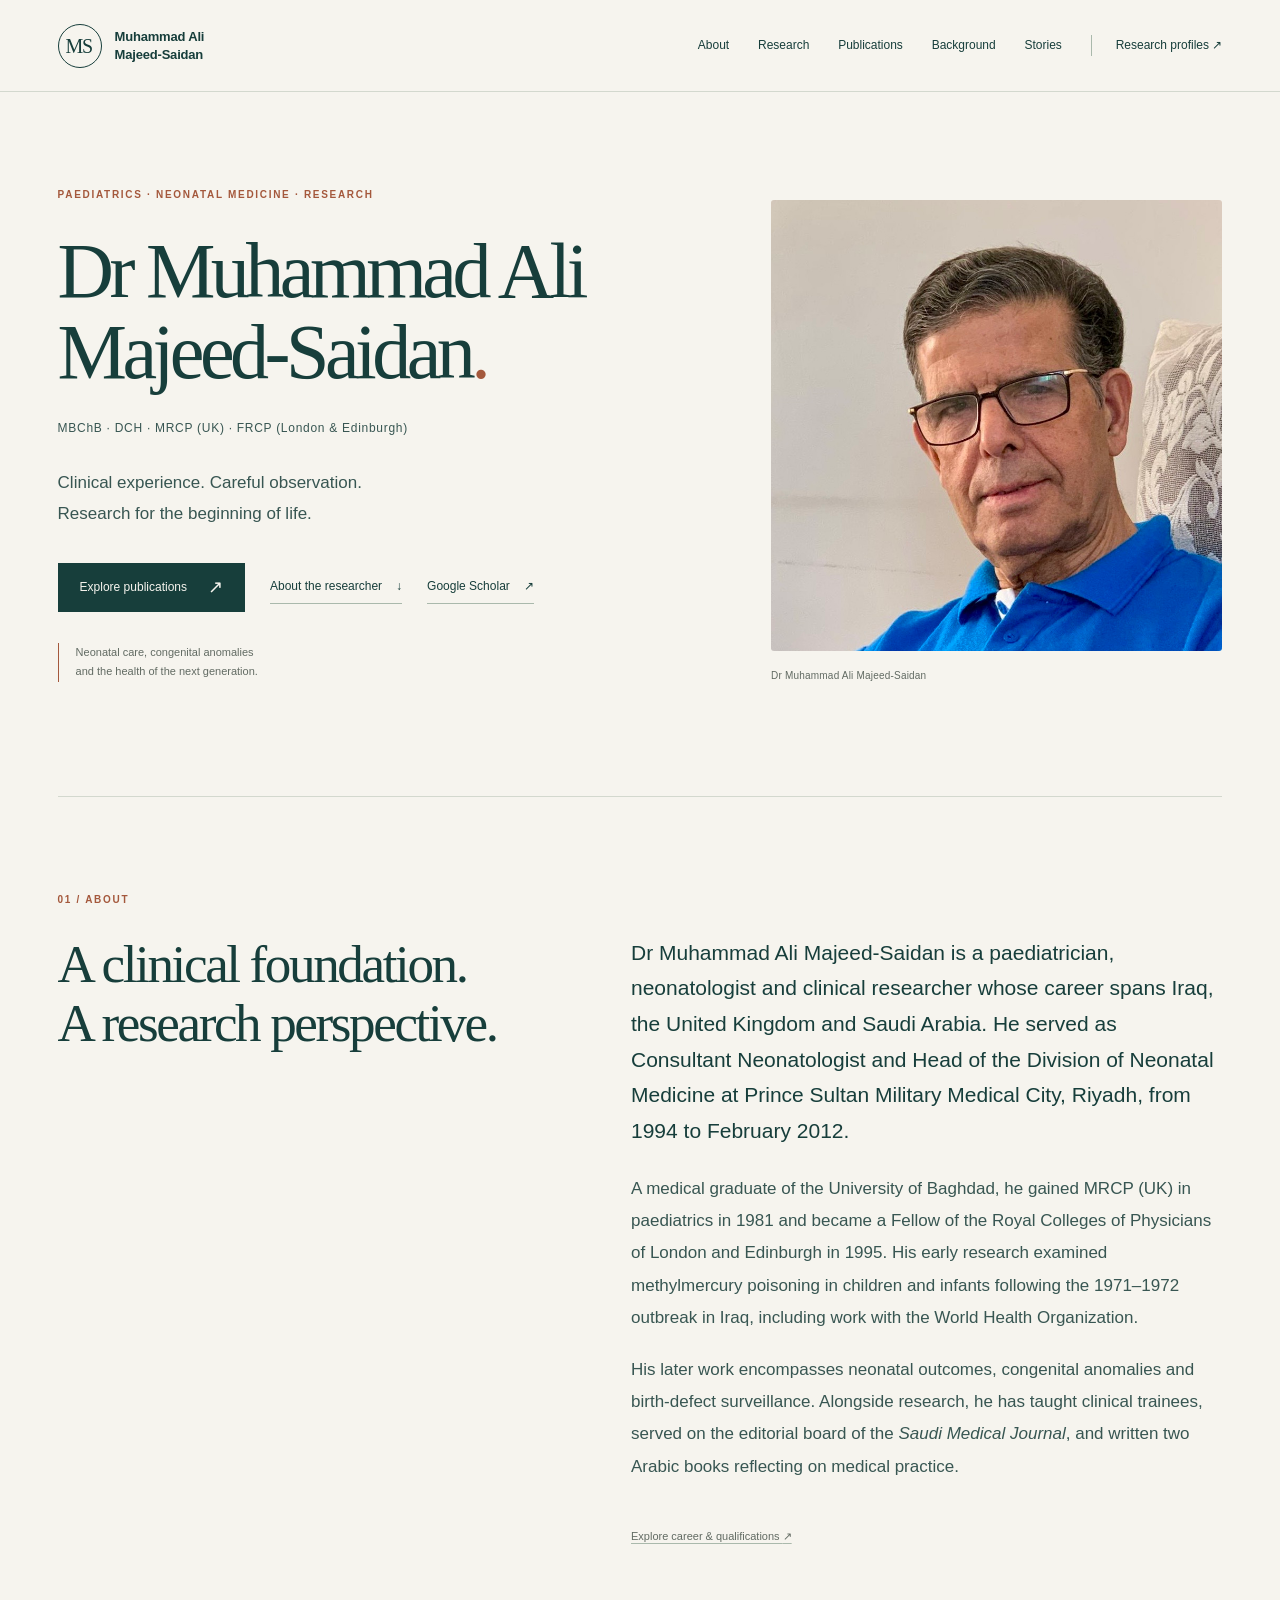
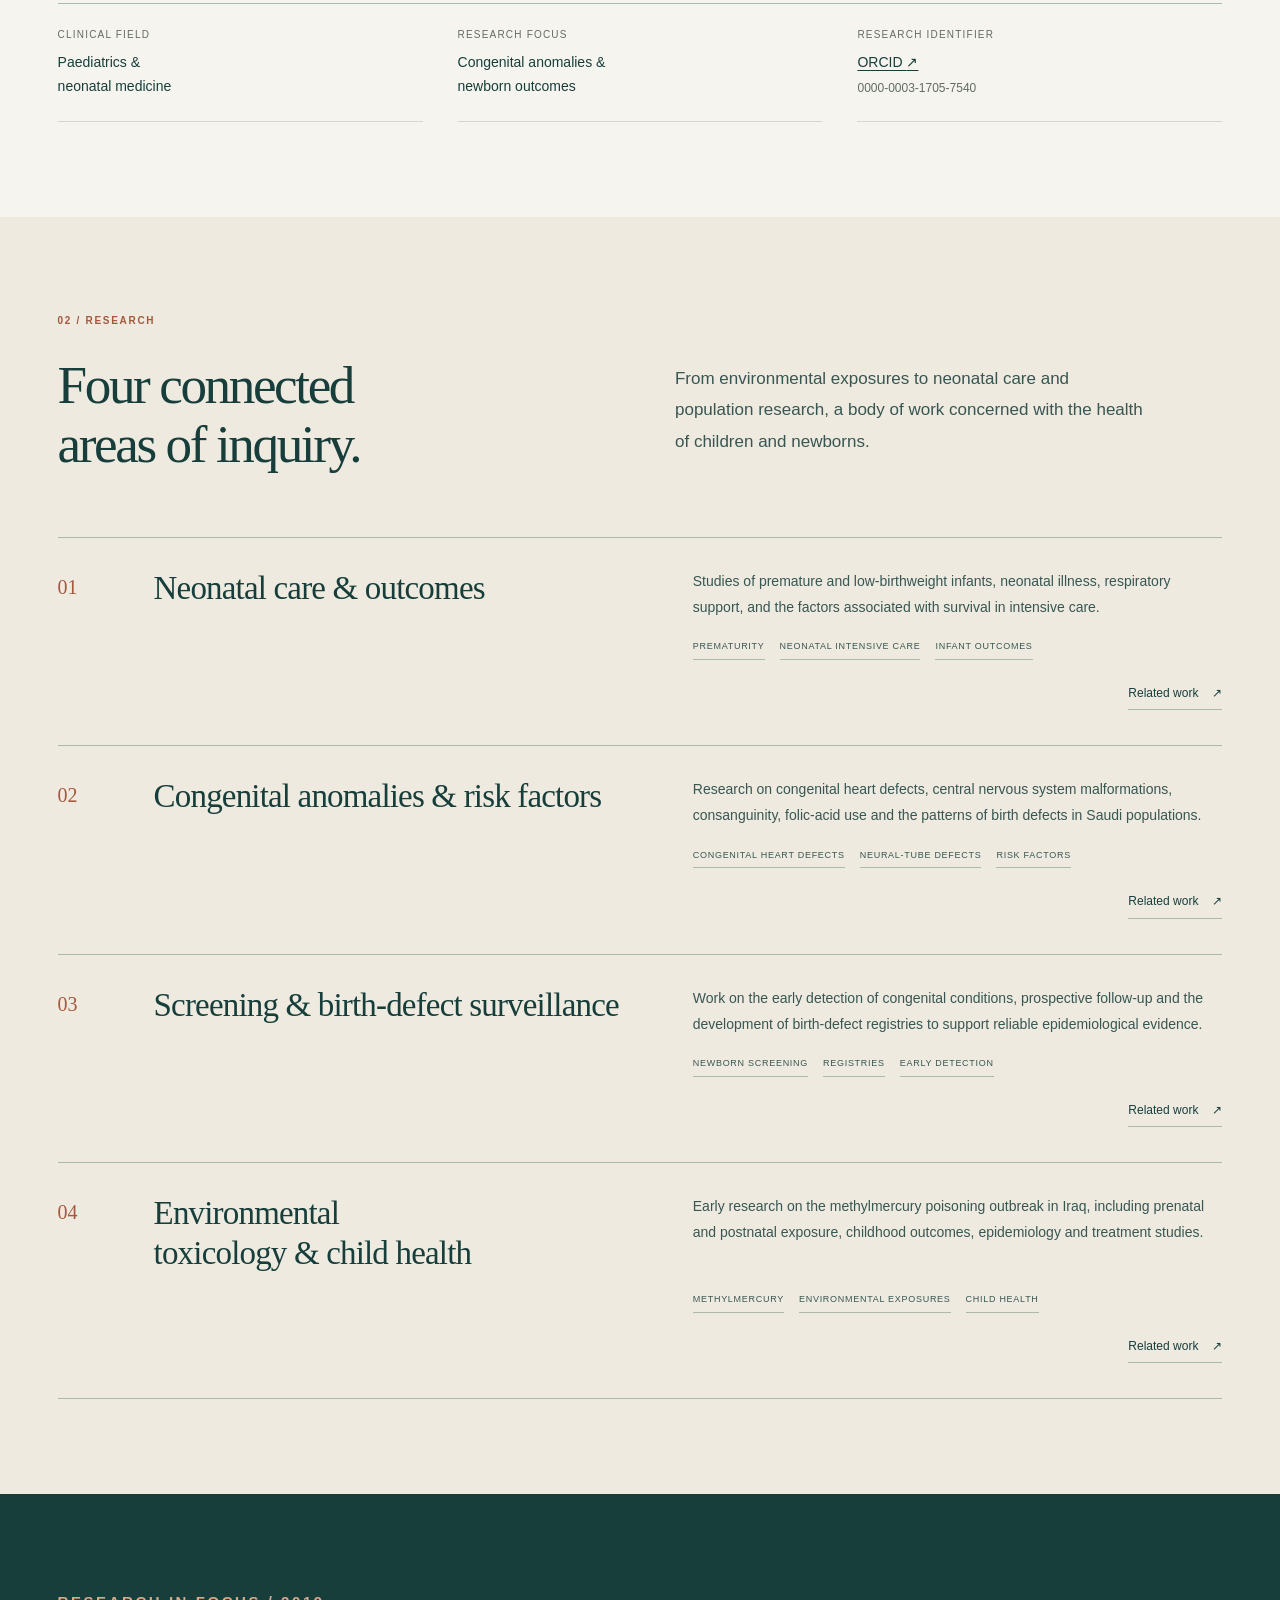
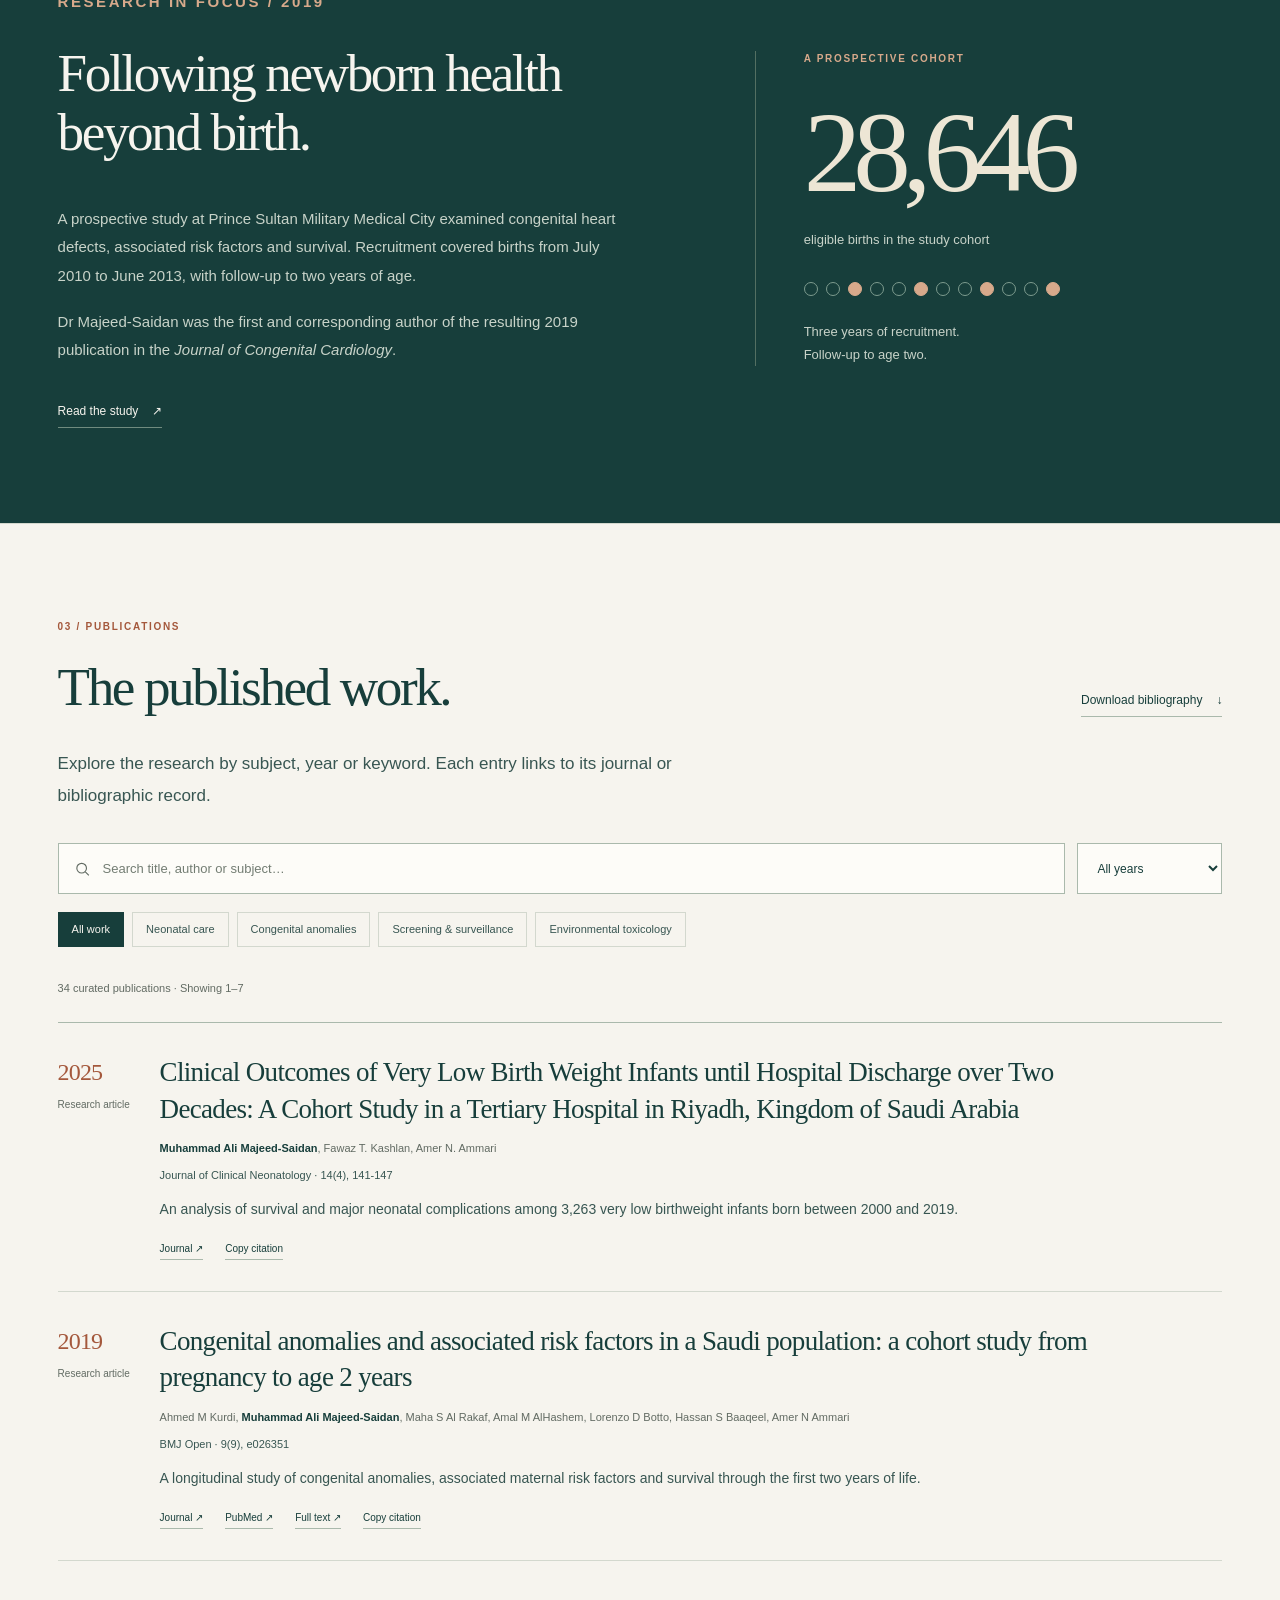
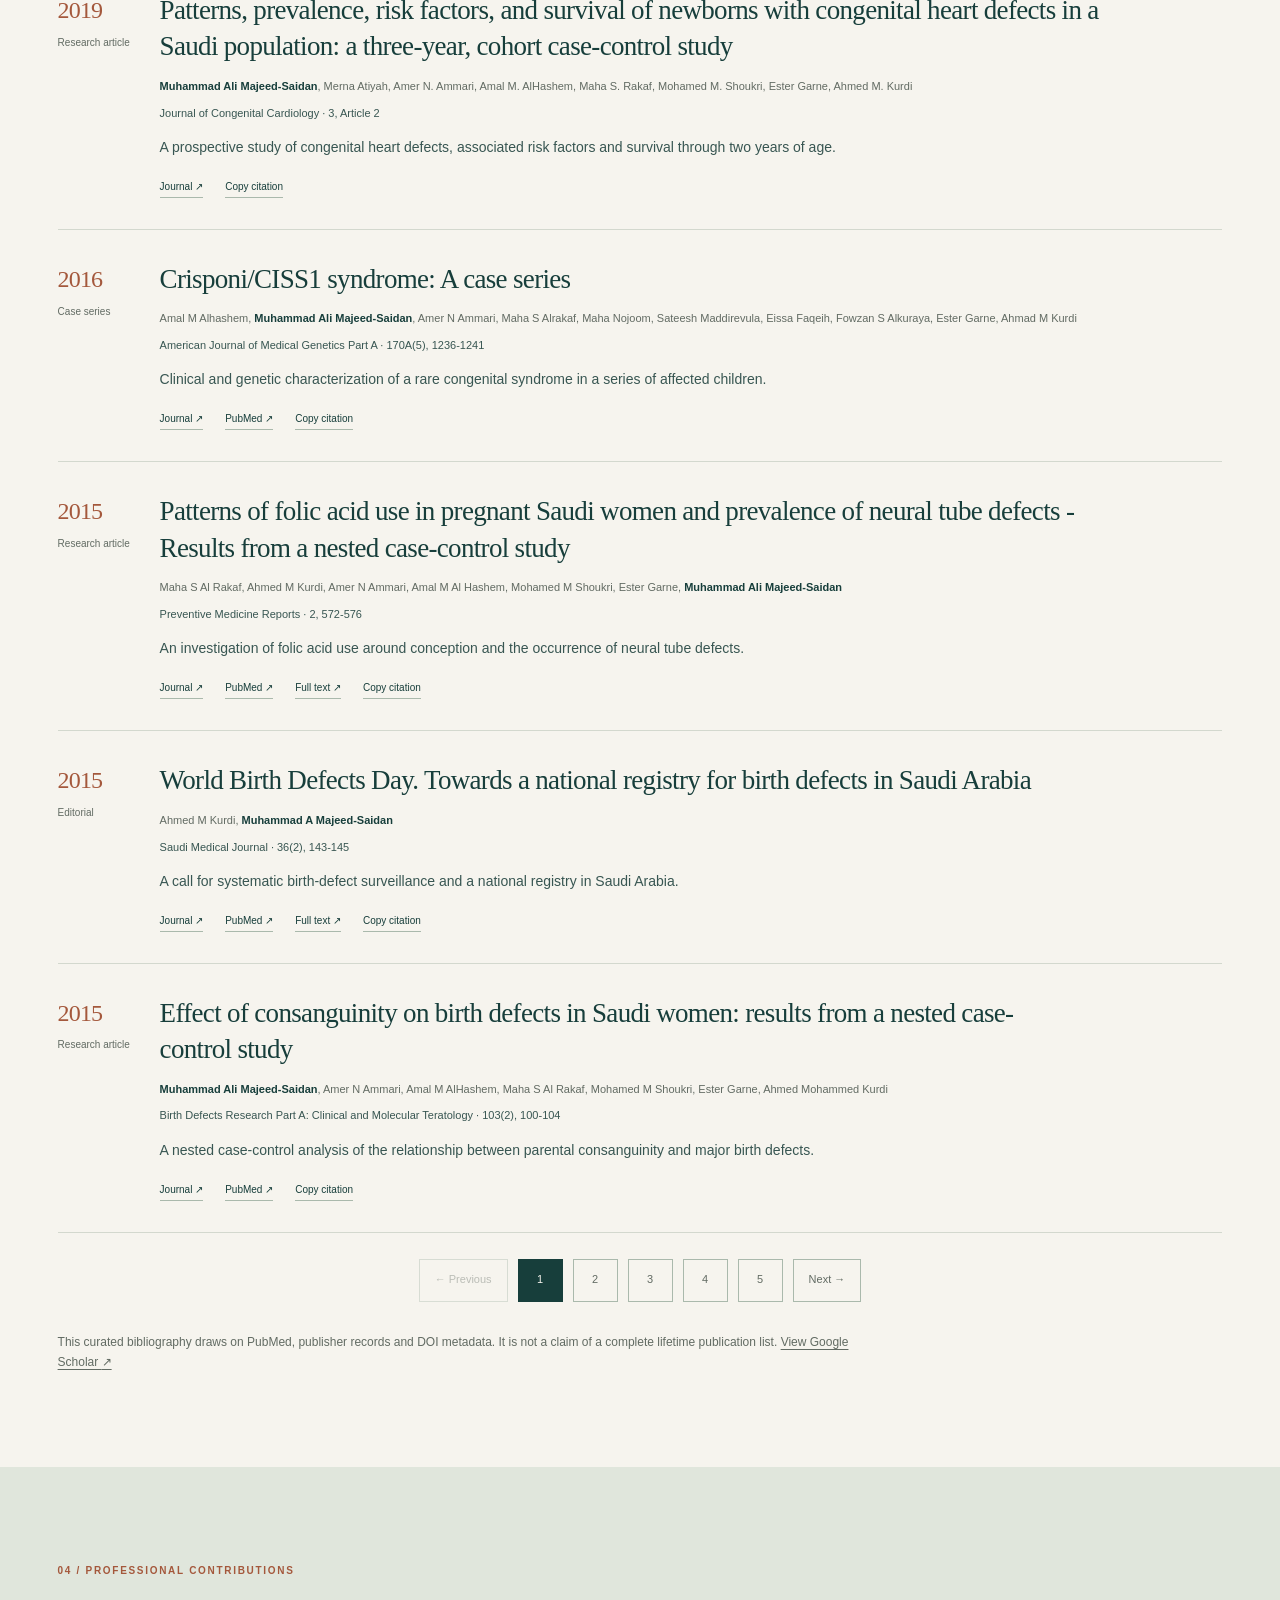
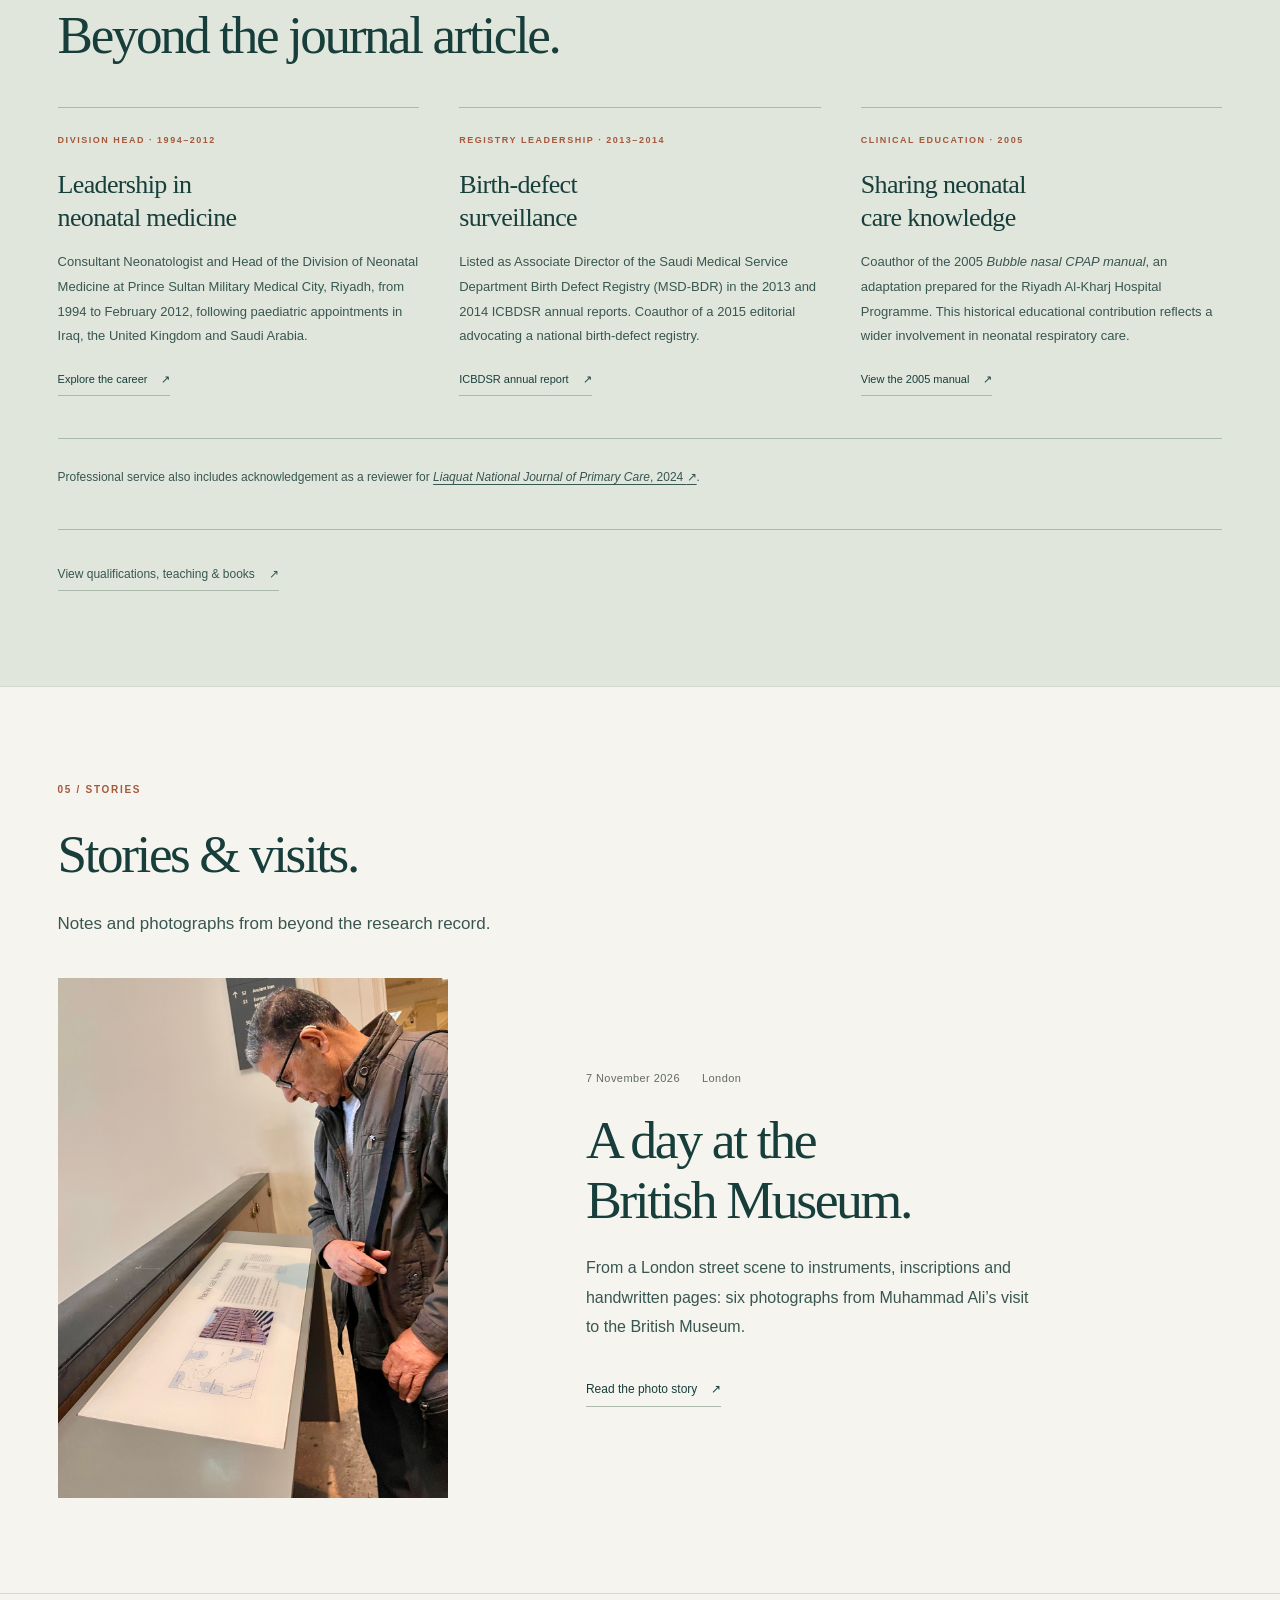
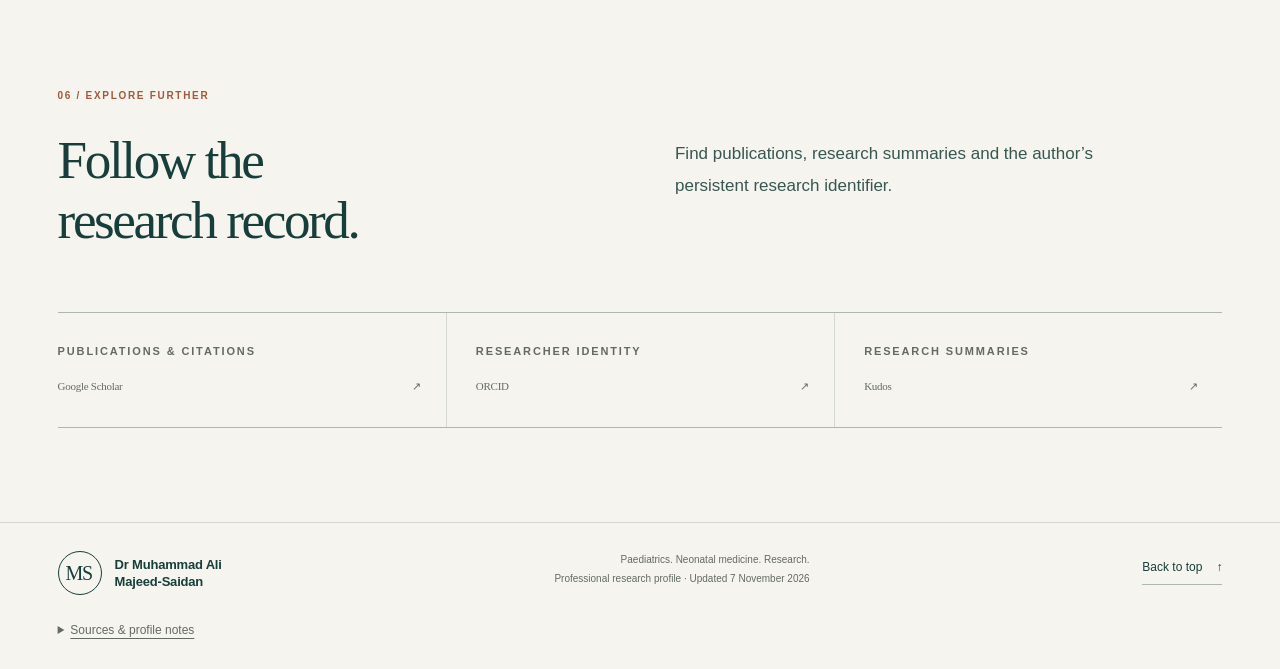
==== commit c3422c0d: "Replace homepage photograph with supplied portrait" ====
--- a/index.html
+++ b/index.html
@@ -13,7 +13,7 @@
   <title>Dr Muhammad Ali Majeed-Saidan | Paediatrics & Neonatal Research</title>
   <link rel="canonical" href="https://msaidan.github.io/">
   <link rel="icon" href="assets/favicon.svg" type="image/svg+xml">
-  <link rel="stylesheet" href="assets/styles.css?v=20261107-portrait">
+  <link rel="stylesheet" href="assets/styles.css?v=20261107-home-portrait">
   <link rel="stylesheet" href="assets/stories.css">
   <script type="application/ld+json">{"@context":"https://schema.org","@type":"Person","name":"Muhammad Ali Majeed-Saidan","honorificPrefix":"Dr","alternateName":["Mohammed Ali Majeed Saidan","Muhammad A. Majeed-Saidan","M. A. Majeed-Saidan","M. A. Majeed","M. A. Majid"],"description":"Paediatrician, neonatologist and clinical researcher; former Head of the Division of Neonatal Medicine at Prince Sultan Military Medical City, Riyadh.","knowsAbout":["Neonatal medicine","Paediatrics","Congenital anomalies","Birth-defect surveillance","Newborn screening","Environmental toxicology","Methylmercury exposure and child health"],"sameAs":["https://orcid.org/0000-0003-1705-7540","https://scholar.google.com/citations?user=awNi0tgAAAAJ&hl=en","https://www.growkudos.com/profile/muhammad_ali_majeed-saidan"],"alumniOf":{"@type":"CollegeOrUniversity","name":"University of Baghdad"}}</script>
   <script src="assets/app.js" defer></script>
@@ -39,7 +39,7 @@
         <div class="hero-actions"><a class="button button-primary" href="#publications">Explore publications <span class="arrow" aria-hidden="true">↗</span></a><a class="text-link" href="#about">About the researcher <span aria-hidden="true">↓</span></a><a class="text-link hero-scholar" href="https://scholar.google.com/citations?user=awNi0tgAAAAJ&amp;hl=en" target="_blank" rel="noopener noreferrer">Google Scholar <span aria-hidden="true">↗</span></a></div>
         <p class="hero-note">Neonatal care, congenital anomalies<br>and the health of the next generation.</p>
       </div>
-      <figure class="hero-visual hero-portrait"><img src="assets/photos/british-museum-2026-11-07/muhammad-ali-at-the-museum.jpeg" alt="Muhammad Ali Majeed-Saidan visiting the British Museum" width="1152" height="1536" fetchpriority="high"><figcaption class="hero-visual-caption"><span>Muhammad Ali Majeed-Saidan</span><span>British Museum, London</span></figcaption></figure>
+      <figure class="hero-visual hero-portrait"><img src="assets/photos/muhammad-ali-majeed-saidan-portrait.jpeg" alt="Portrait of Dr Muhammad Ali Majeed-Saidan" width="855" height="1140" fetchpriority="high"><figcaption class="hero-visual-caption"><span>Dr Muhammad Ali Majeed-Saidan</span></figcaption></figure>
     </section>
 
     <section class="section container" id="about" aria-labelledby="about-title">
--- a/assets/styles.css
+++ b/assets/styles.css
@@ -199,7 +199,7 @@
   height: auto;
   max-height: none;
   object-fit: cover;
-  object-position: 75% 0%;
+  object-position: 50% 0%;
   border-radius: 3px;
 }
 .hero-visual-caption {
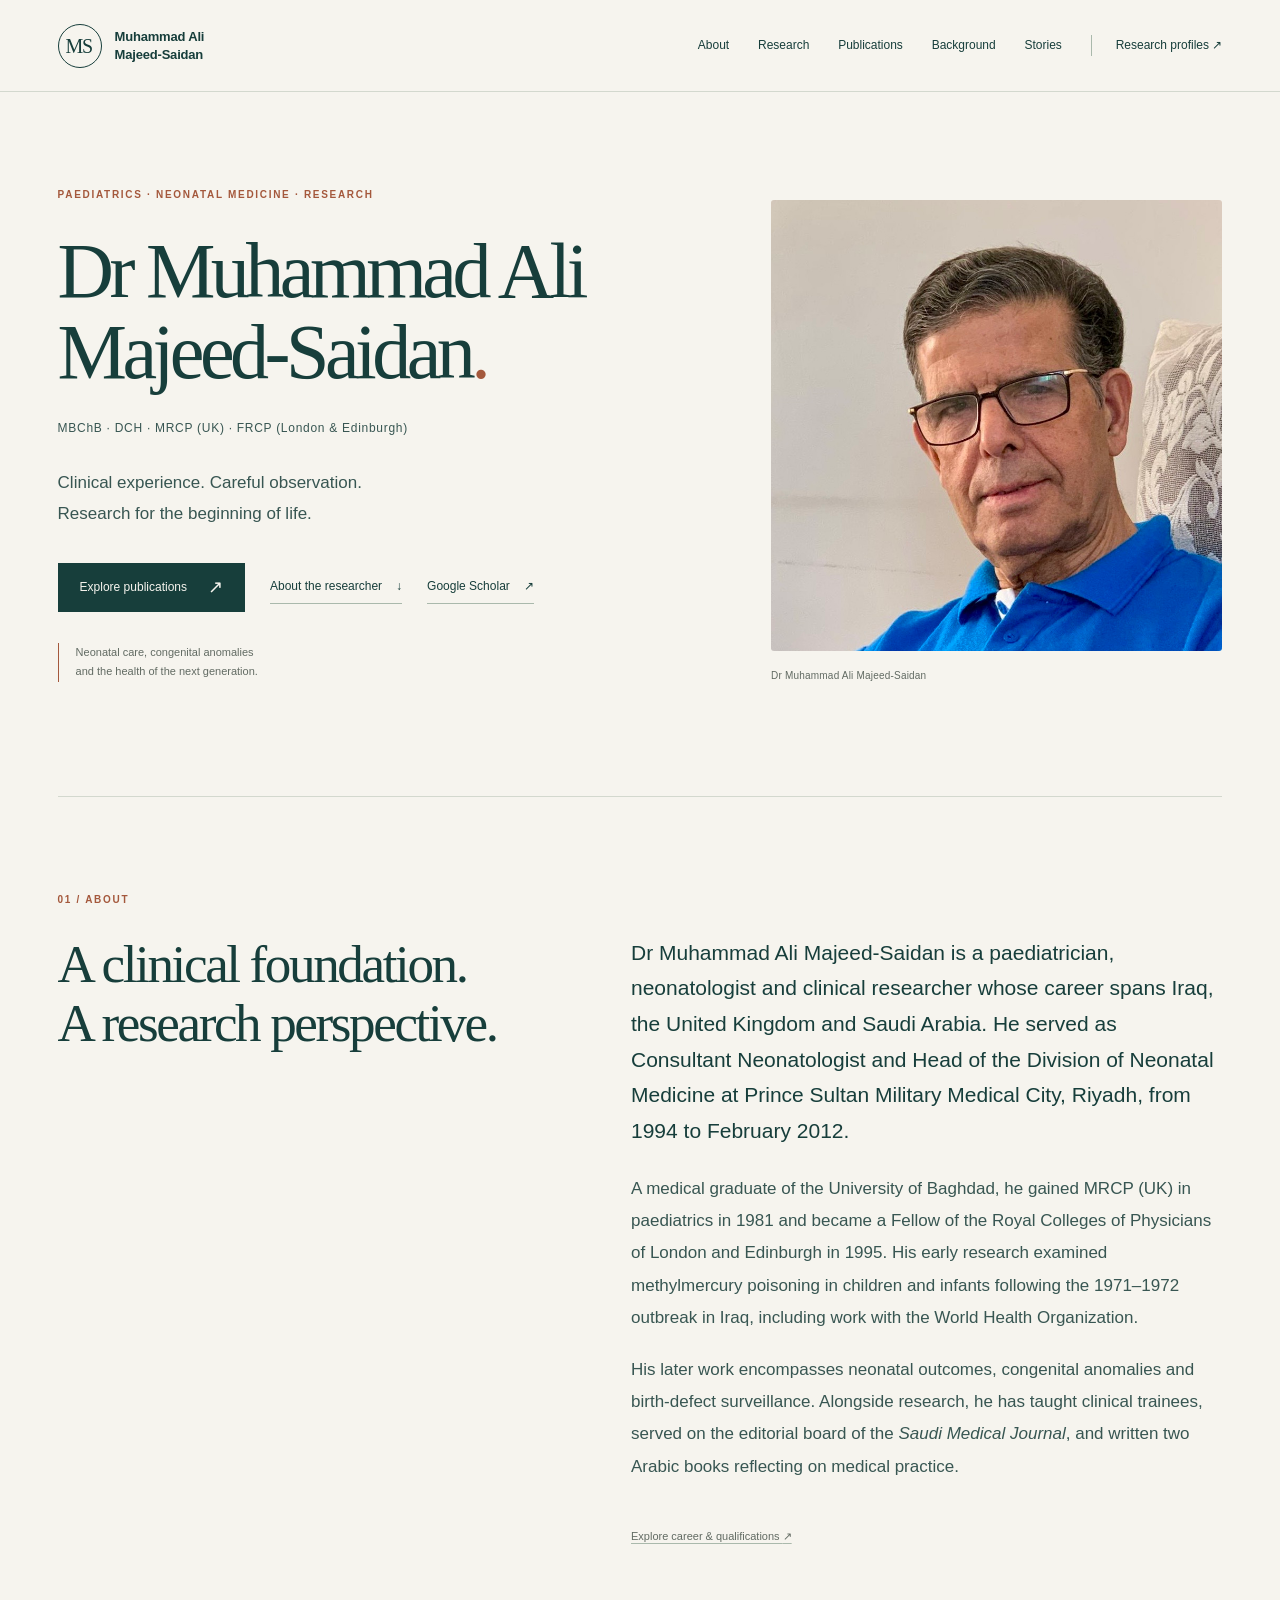
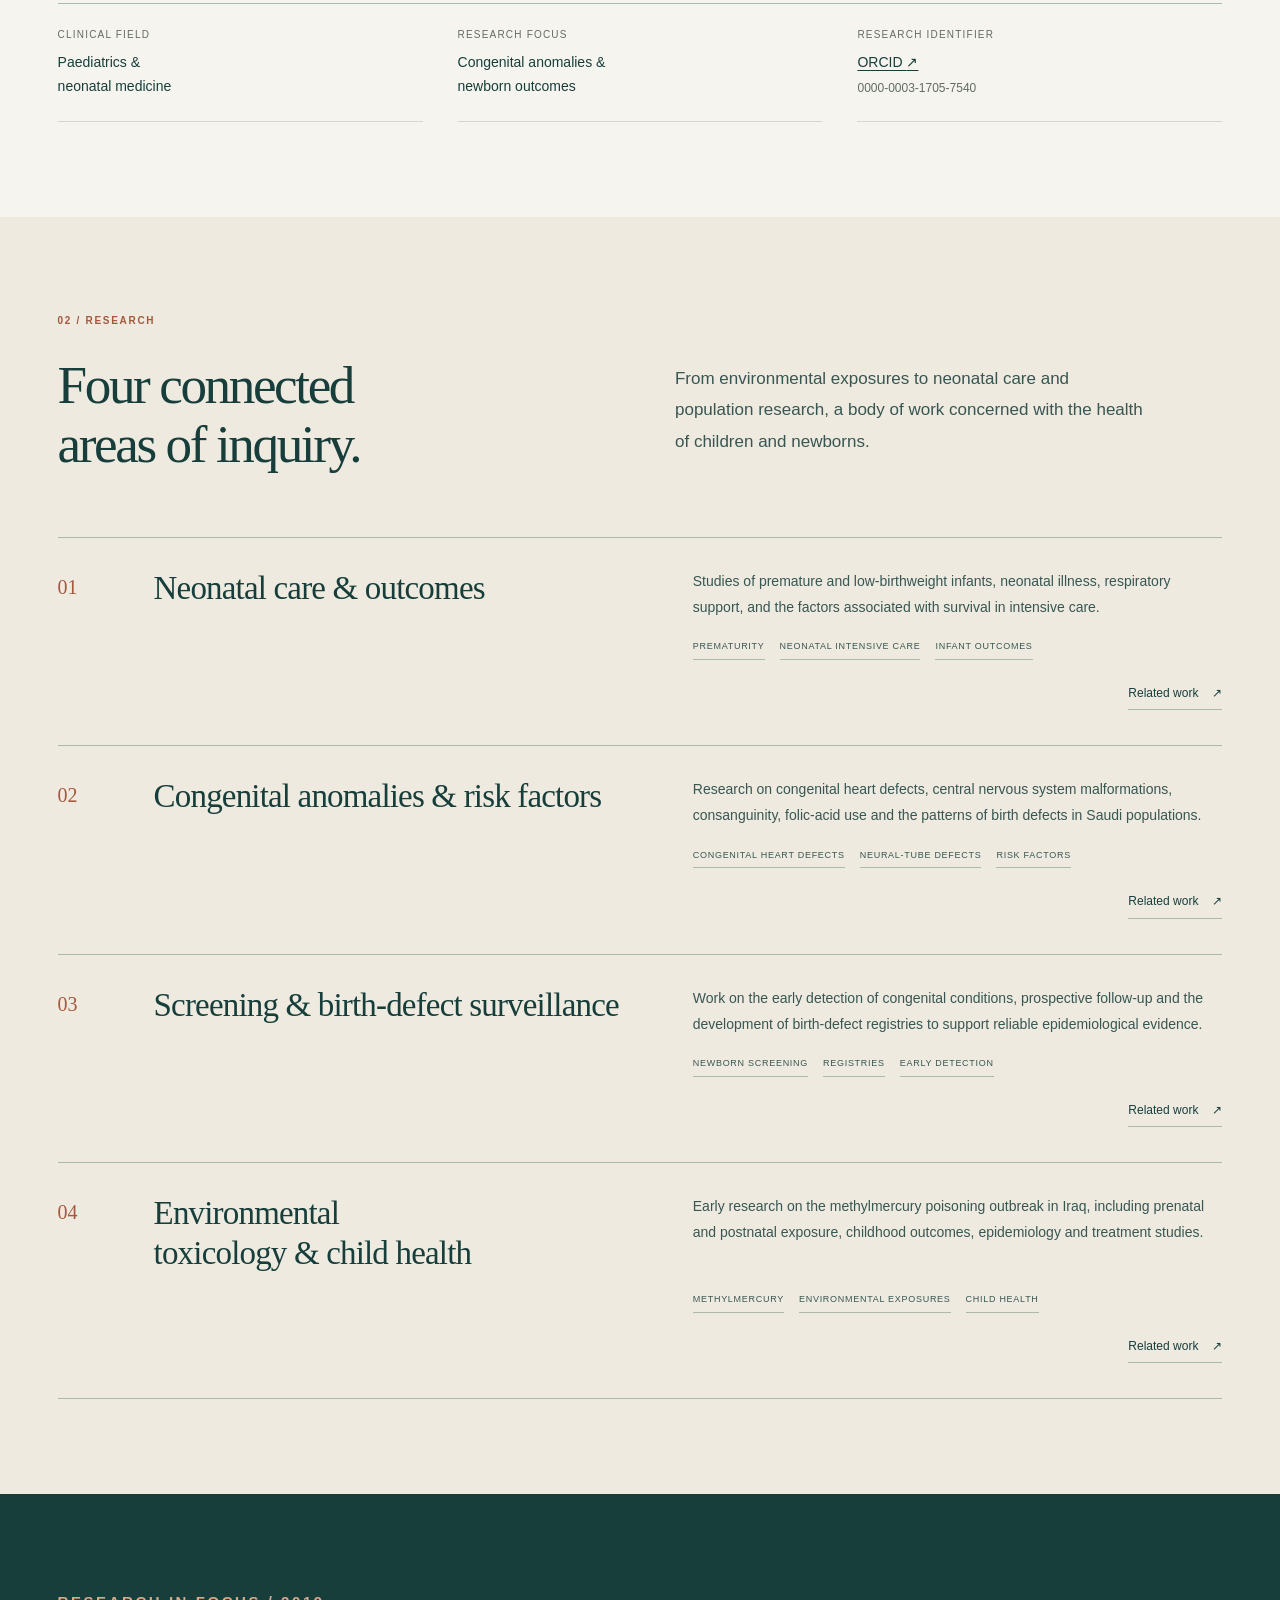
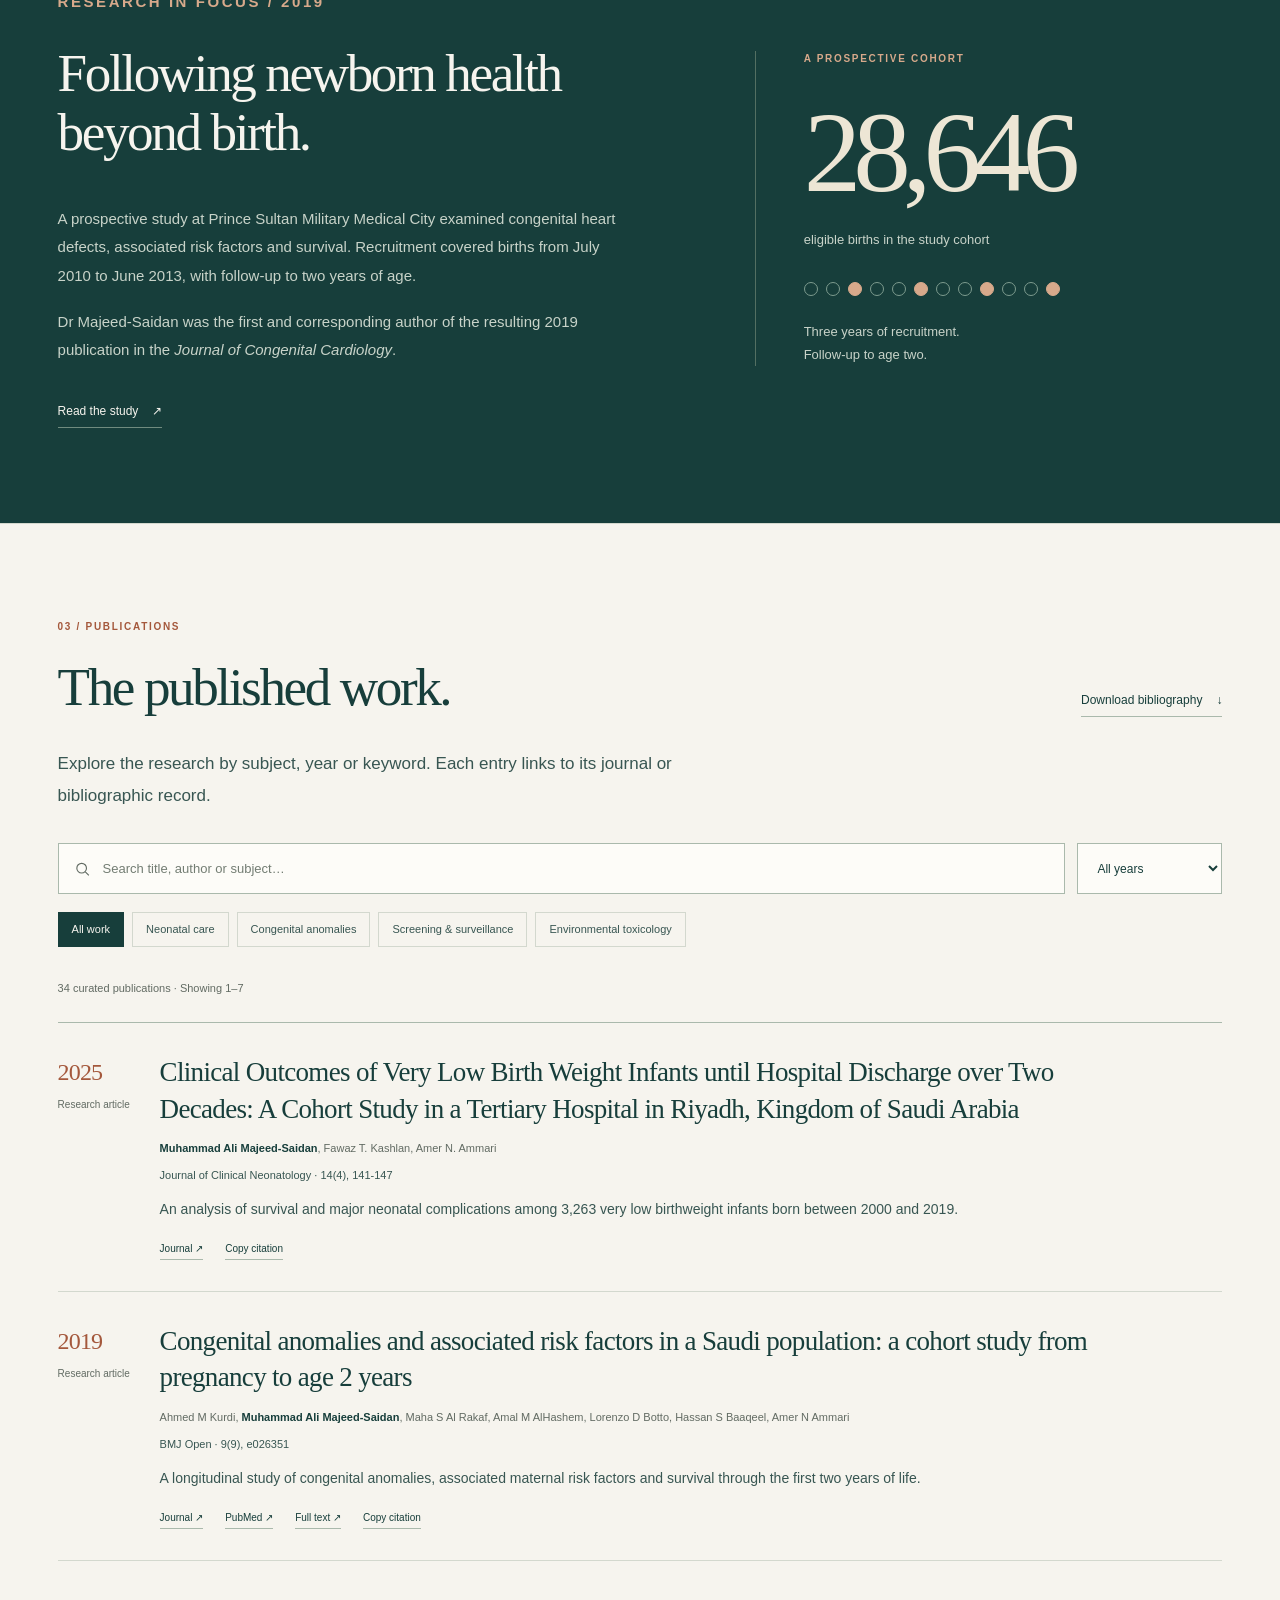
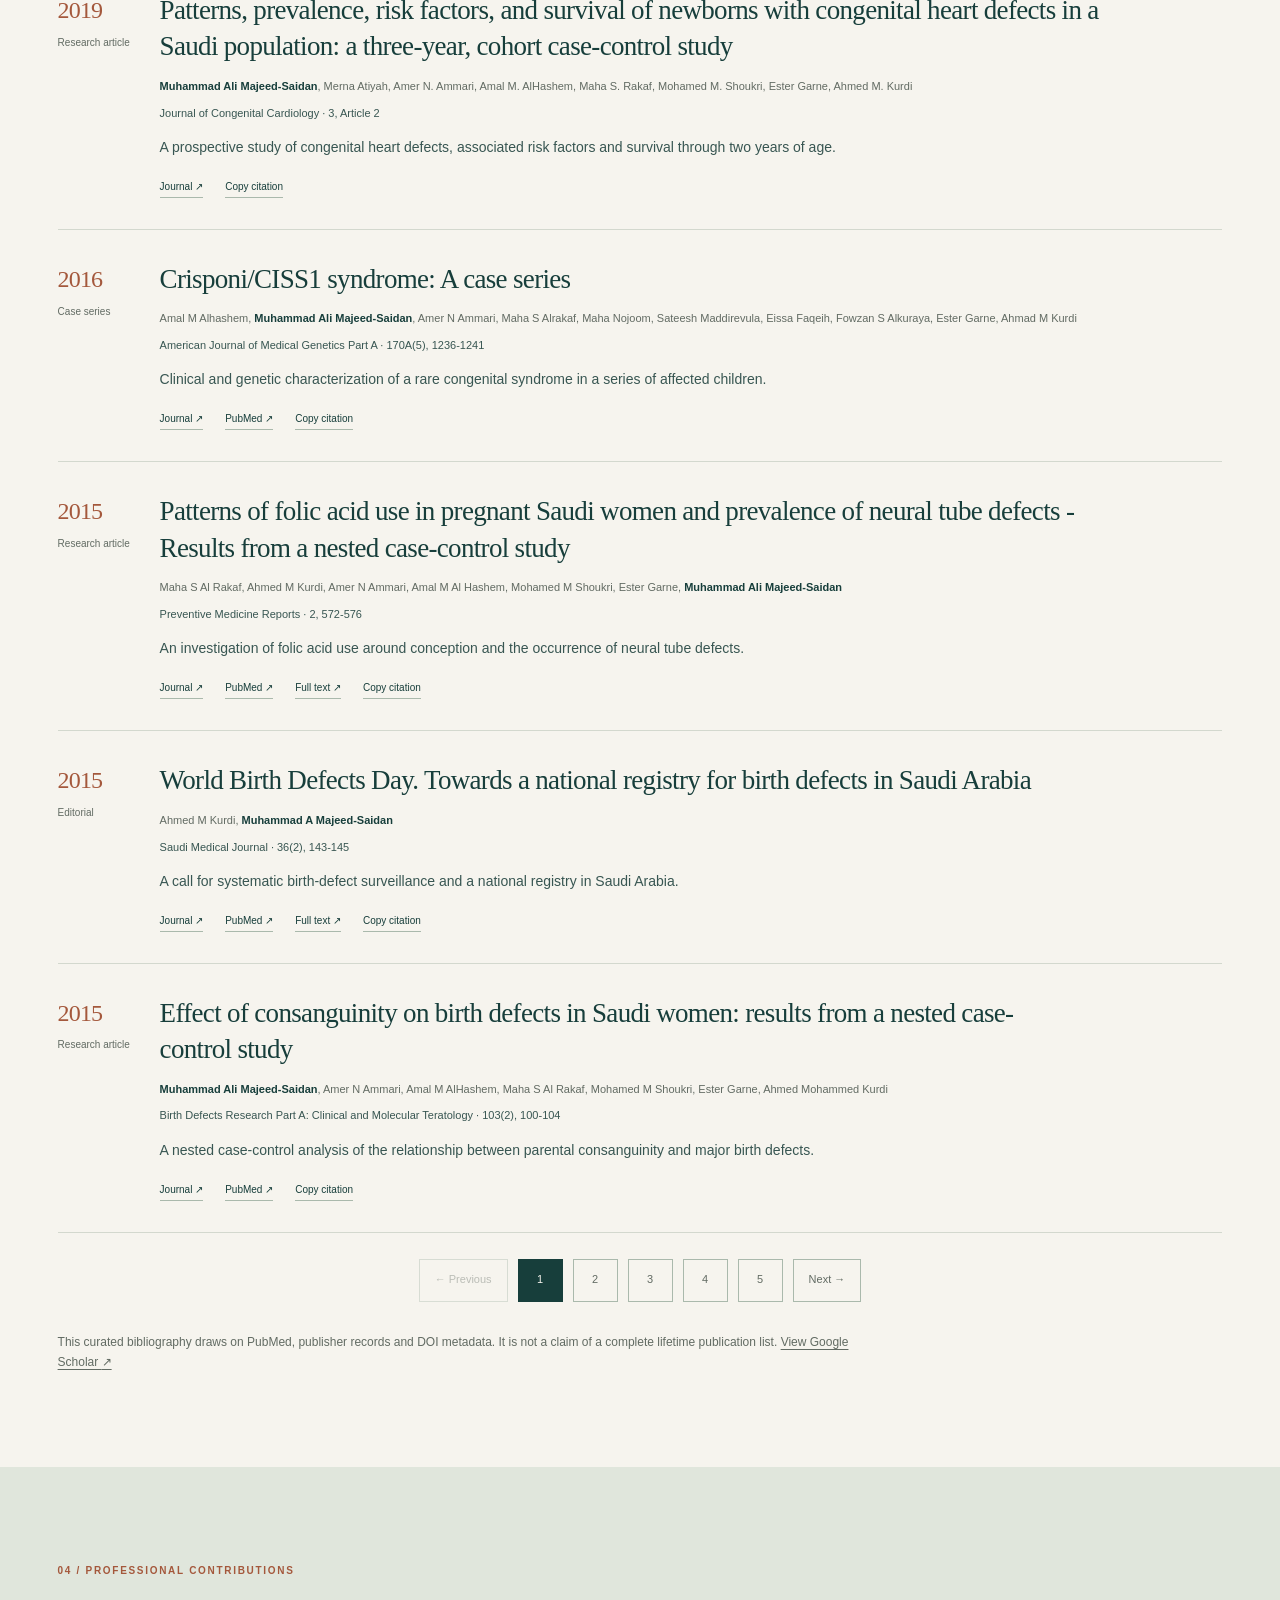
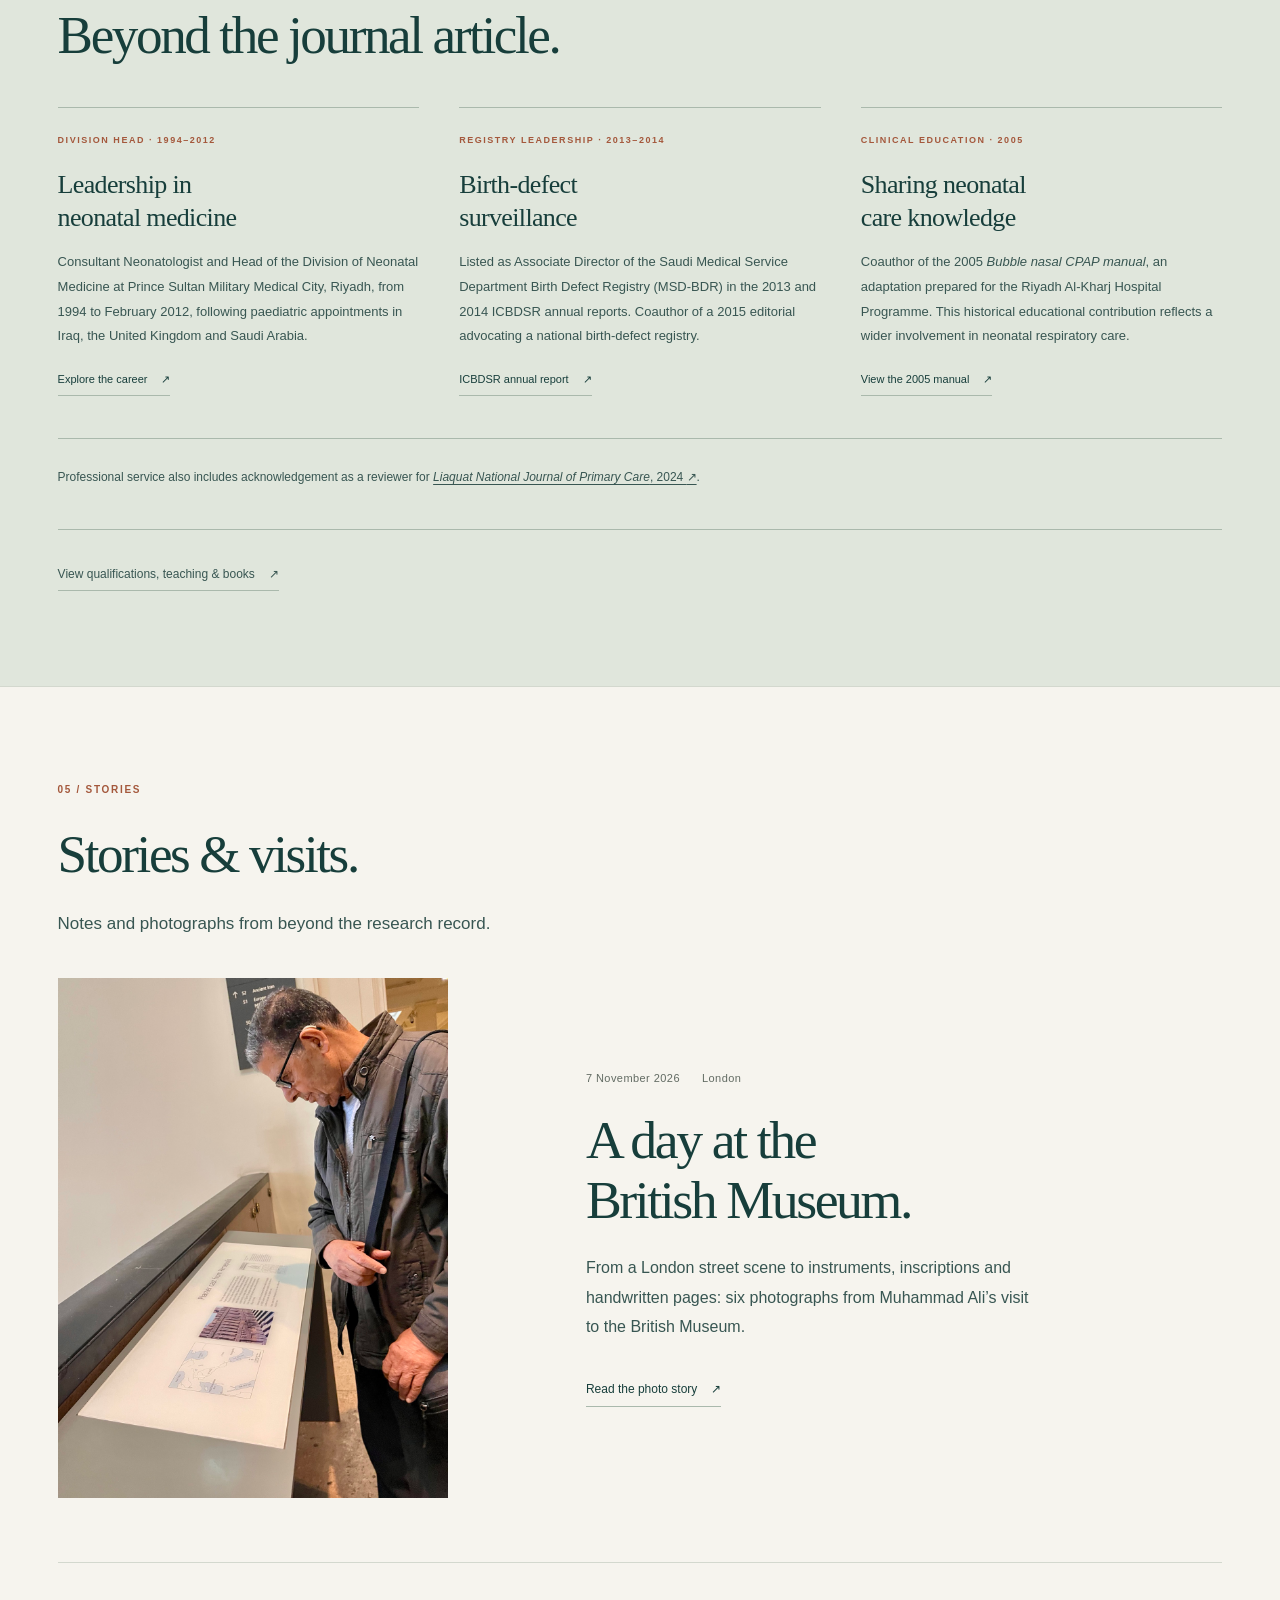
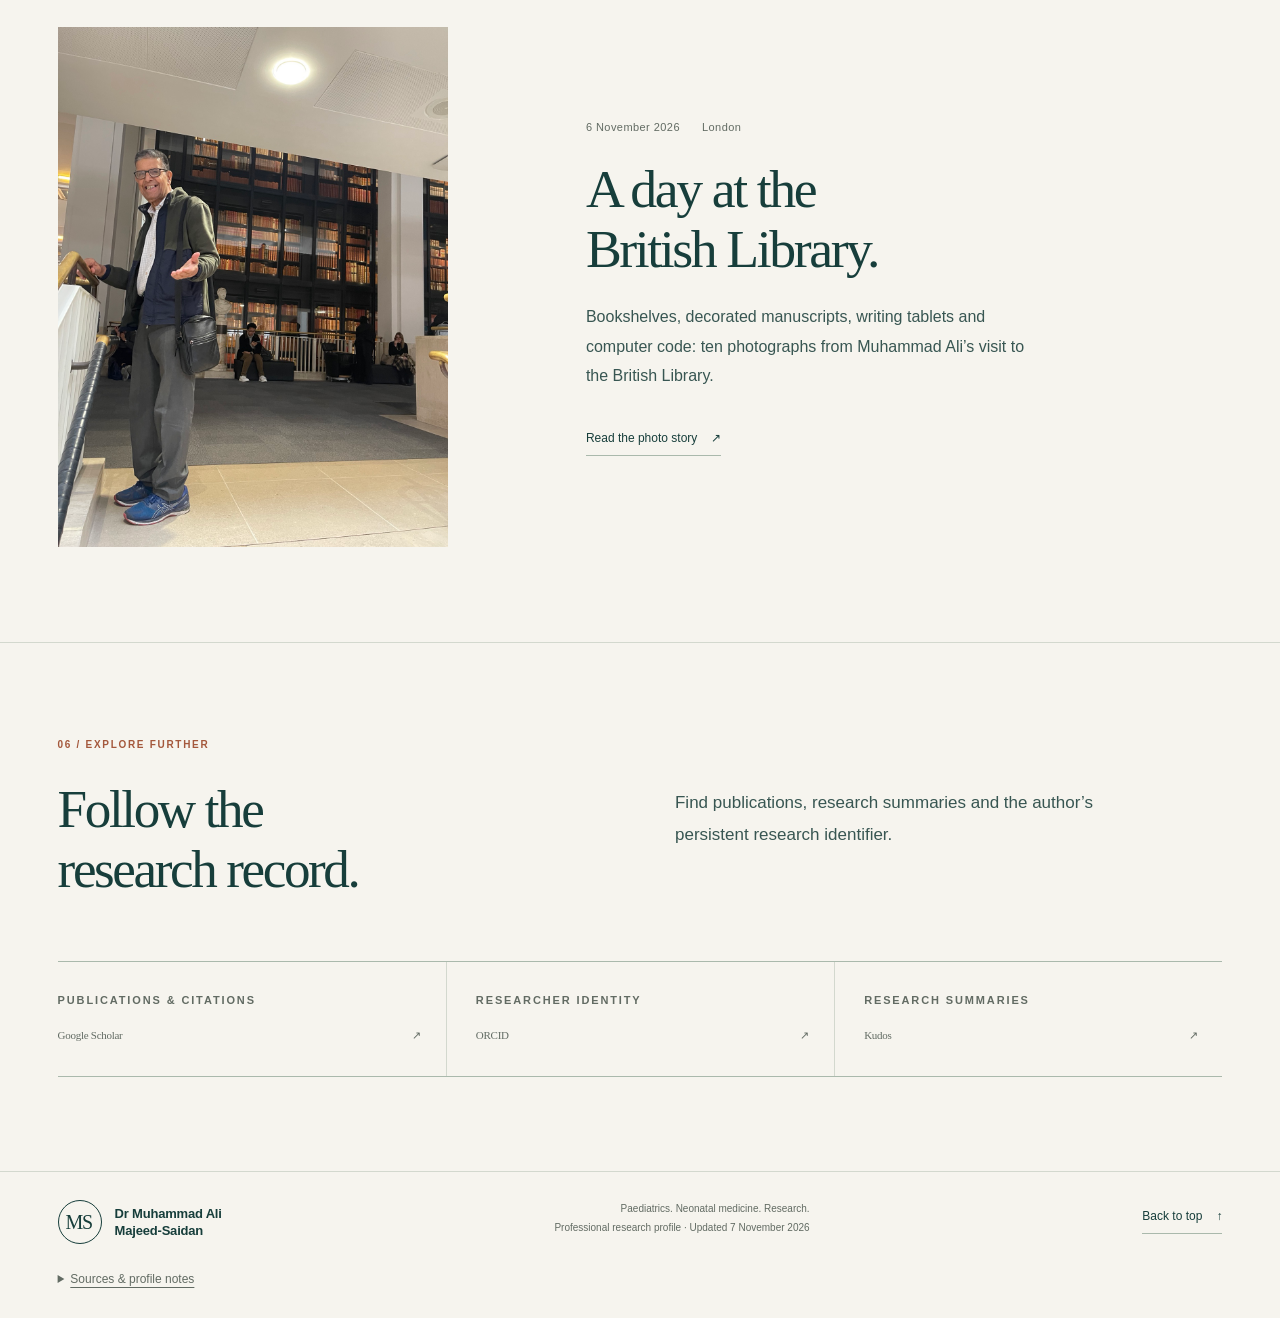
==== commit bb8d5475: "Add British Library visit photo story for 6 November 2026" ====
--- a/index.html
+++ b/index.html
@@ -14,7 +14,7 @@
   <link rel="canonical" href="https://msaidan.github.io/">
   <link rel="icon" href="assets/favicon.svg" type="image/svg+xml">
   <link rel="stylesheet" href="assets/styles.css?v=20261107-home-portrait">
-  <link rel="stylesheet" href="assets/stories.css">
+  <link rel="stylesheet" href="assets/stories.css?v=20261107-library">
   <script type="application/ld+json">{"@context":"https://schema.org","@type":"Person","name":"Muhammad Ali Majeed-Saidan","honorificPrefix":"Dr","alternateName":["Mohammed Ali Majeed Saidan","Muhammad A. Majeed-Saidan","M. A. Majeed-Saidan","M. A. Majeed","M. A. Majid"],"description":"Paediatrician, neonatologist and clinical researcher; former Head of the Division of Neonatal Medicine at Prince Sultan Military Medical City, Riyadh.","knowsAbout":["Neonatal medicine","Paediatrics","Congenital anomalies","Birth-defect surveillance","Newborn screening","Environmental toxicology","Methylmercury exposure and child health"],"sameAs":["https://orcid.org/0000-0003-1705-7540","https://scholar.google.com/citations?user=awNi0tgAAAAJ&hl=en","https://www.growkudos.com/profile/muhammad_ali_majeed-saidan"],"alumniOf":{"@type":"CollegeOrUniversity","name":"University of Baghdad"}}</script>
   <script src="assets/app.js" defer></script>
 </head>
@@ -370,6 +370,10 @@
         <a class="story-feature-image" href="stories/british-museum-2026-11-07.html" aria-label="Read A day at the British Museum"><img src="assets/photos/british-museum-2026-11-07/muhammad-ali-at-the-museum.jpeg" alt="Muhammad Ali reading a display panel at the British Museum." width="1152" height="1536" loading="lazy" decoding="async"></a>
         <div class="story-feature-copy"><p class="story-meta"><time datetime="2026-11-07">7 November 2026</time><span>London</span></p><h3 class="story-feature-title"><a href="stories/british-museum-2026-11-07.html">A day at the<br>British Museum.</a></h3><p>From a London street scene to instruments, inscriptions and handwritten pages: six photographs from Muhammad Ali’s visit to the British Museum.</p><a class="text-link" href="stories/british-museum-2026-11-07.html">Read the photo story <span aria-hidden="true">↗</span></a></div>
       </article>
+      <article class="story-feature">
+        <a class="story-feature-image" href="stories/british-library-2026-11-06.html" aria-label="Read A day at the British Library"><img src="assets/photos/british-library-2026-11-06/muhammad-ali-at-the-library.jpeg" alt="Muhammad Ali standing beside tall bookshelves inside the British Library." width="1152" height="1536" loading="lazy" decoding="async"></a>
+        <div class="story-feature-copy"><p class="story-meta"><time datetime="2026-11-06">6 November 2026</time><span>London</span></p><h3 class="story-feature-title"><a href="stories/british-library-2026-11-06.html">A day at the<br>British Library.</a></h3><p>Bookshelves, decorated manuscripts, writing tablets and computer code: ten photographs from Muhammad Ali’s visit to the British Library.</p><a class="text-link" href="stories/british-library-2026-11-06.html" aria-label="Read the British Library photo story">Read the photo story <span aria-hidden="true">↗</span></a></div>
+      </article>
     </div></section>
 
     <section class="section profiles-section" id="profiles" aria-labelledby="profiles-title"><div class="container"><p class="section-label">06 / Explore further</p><div class="profiles-intro"><h2 class="section-heading" id="profiles-title">Follow the<br>research record.</h2><p class="section-intro">Find publications, research summaries and the author’s persistent research identifier.</p></div><div class="profiles-grid"><a class="profile-link" href="https://scholar.google.com/citations?user=awNi0tgAAAAJ&amp;hl=en" target="_blank" rel="noopener noreferrer"><span class="eyebrow">Publications &amp; citations</span><span class="profile-link-title">Google Scholar <span aria-hidden="true">↗</span></span></a><a class="profile-link" href="https://orcid.org/0000-0003-1705-7540" target="_blank" rel="noopener noreferrer"><span class="eyebrow">Researcher identity</span><span class="profile-link-title">ORCID <span aria-hidden="true">↗</span></span></a><a class="profile-link" href="https://www.growkudos.com/profile/muhammad_ali_majeed-saidan" target="_blank" rel="noopener noreferrer"><span class="eyebrow">Research summaries</span><span class="profile-link-title">Kudos <span aria-hidden="true">↗</span></span></a></div></div></section>
--- a/assets/stories.css
+++ b/assets/stories.css
@@ -7,6 +7,11 @@
   align-items: center;
   gap: clamp(34px, 6vw, 86px);
   margin-top: 38px;
+}
+.story-feature + .story-feature {
+  margin-top: clamp(38px, 5vw, 68px);
+  padding-top: clamp(38px, 5vw, 68px);
+  border-top: 1px solid var(--line);
 }
 .story-feature-image {
   display: block;
@@ -166,7 +171,7 @@
   display: block;
   width: 100%;
   height: auto;
-  aspect-ratio: 3 / 4;
+  aspect-ratio: auto;
   object-fit: contain;
   background: var(--paper-deep);
 }
@@ -185,6 +190,8 @@
 }
 .story-photo-pair .story-photo { max-width: none; }
 .story-photo-pair .story-photo:nth-child(2) { margin-top: 54px; }
+.story-photo-pair.story-photo-stack { grid-template-columns: 1fr; gap: 28px; }
+.story-photo-stack .story-photo:nth-child(2) { margin-top: 0; }
 .story-end {
   display: flex;
   align-items: center;
